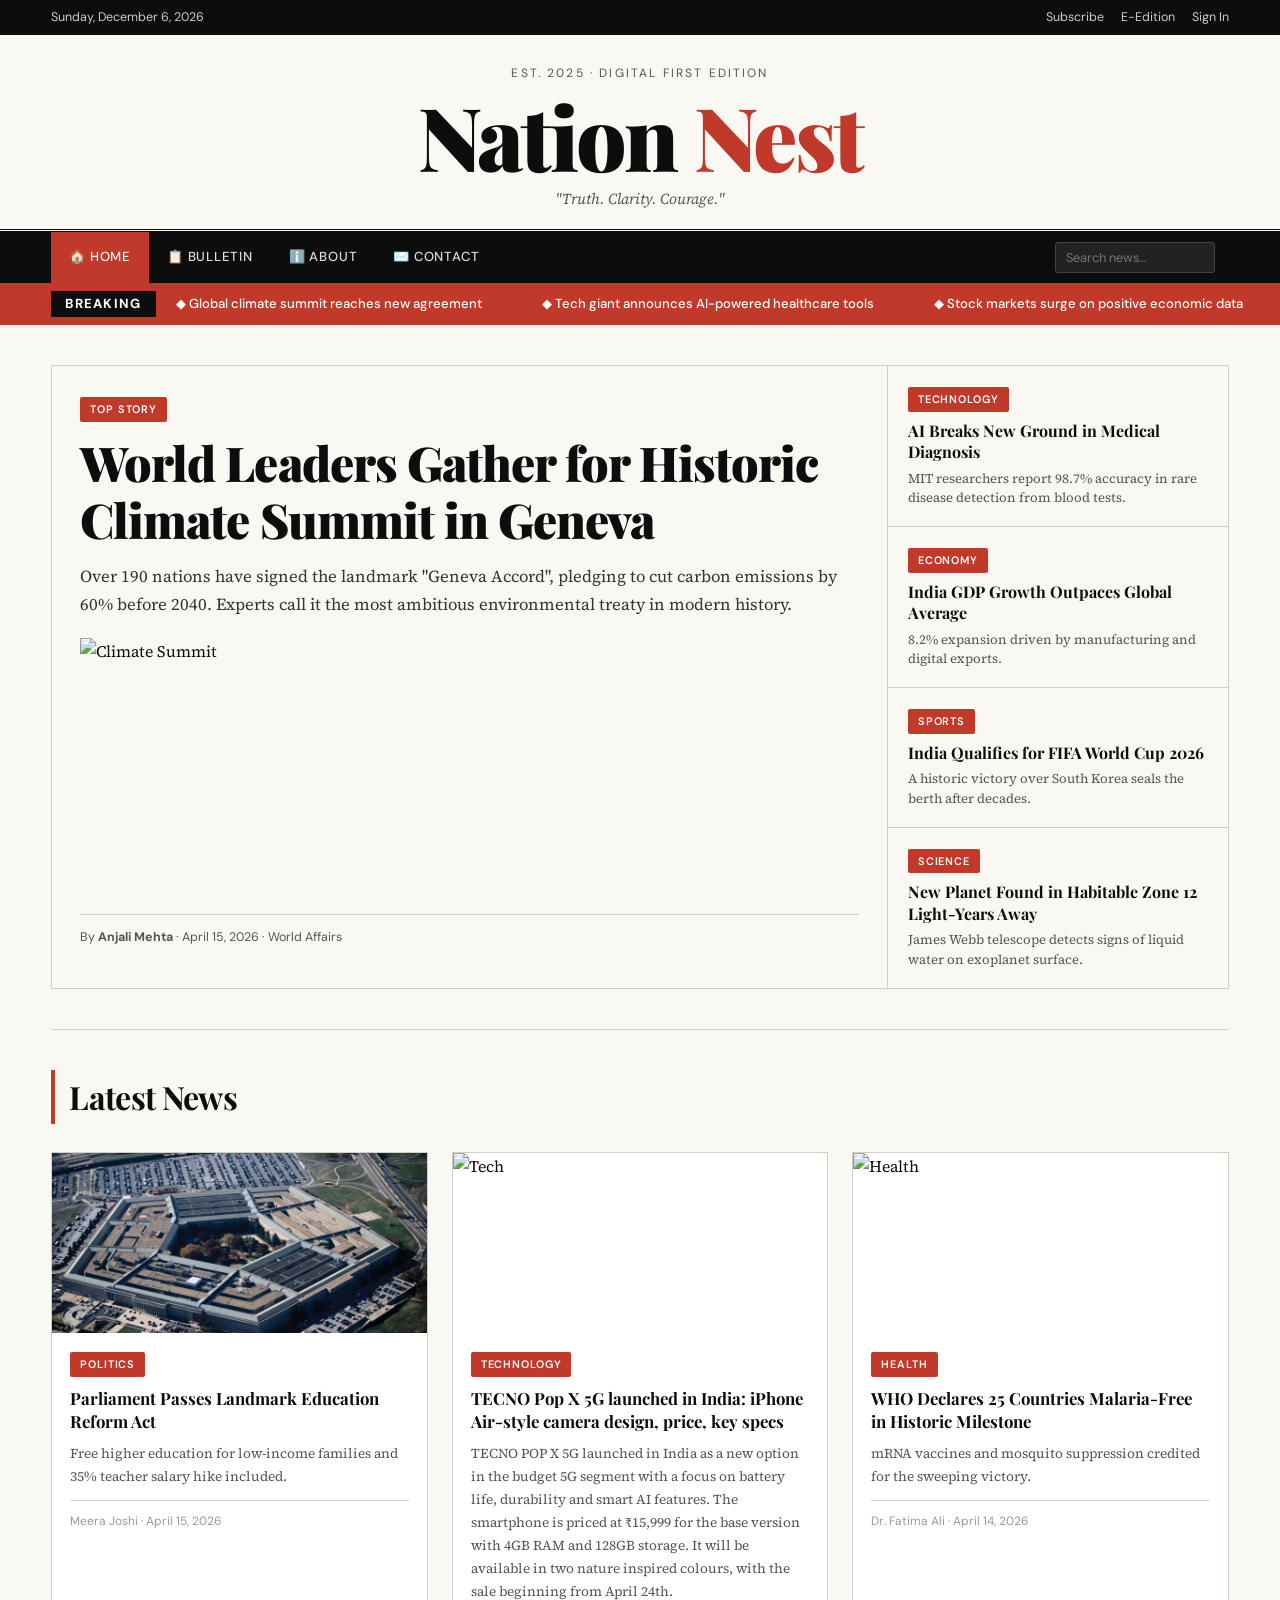
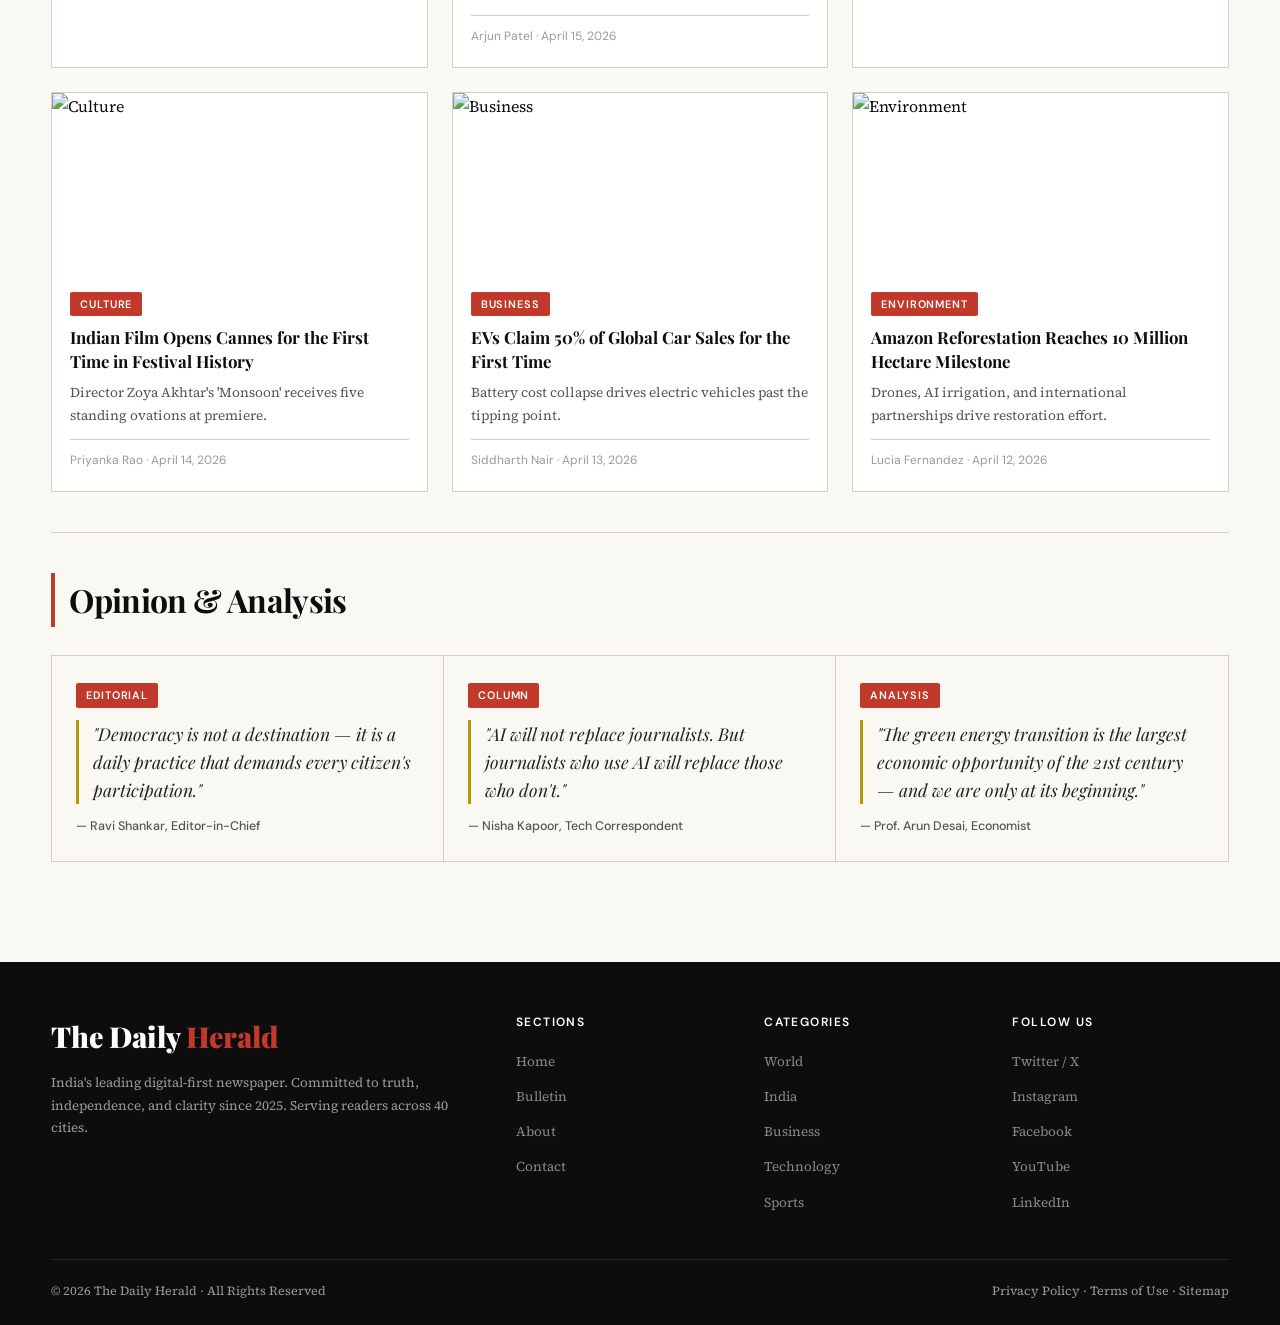
==== index.html @ b9677c36 "Update index.html" ====
<!DOCTYPE html>
<html lang="en">
<head>
  <meta charset="UTF-8" />
  <meta name="viewport" content="width=device-width, initial-scale=1.0"/>
  <title>The Nation Nest E-Newspaper</title>
  <link href="https://fonts.googleapis.com/css2?family=Playfair+Display:ital,wght@0,400;0,700;0,900;1,400&family=Source+Serif+4:wght@300;400;600&family=DM+Sans:wght@400;500;600&display=swap" rel="stylesheet"/>
  <link href="css/style.css" rel="stylesheet">
</head>
<body>

  <!-- =================== TOP BAR =================== -->
  <div id="topbar">
    <div class="container tb-inner">
      <span id="live-date">Loading date...</span>
      <span>
        <a href="#">Subscribe</a>
        <a href="#">E-Edition</a>
        <a href="#">Sign In</a>
      </span>
    </div>
  </div>

  <!-- =================== MASTHEAD =================== -->
  <header id="masthead">
    <div class="container">
      <div class="masthead-edition">Est. 2025 · Digital First Edition</div>
      <div class="masthead-name">Nation <span>Nest</span></div>
      <div class="masthead-tagline">"Truth. Clarity. Courage."</div>
    </div>
  </header>

  <!-- =================== NAV =================== -->
  <nav id="navbar">
    <div class="container nav-inner">
      <button class="ham" id="ham-btn" aria-label="Menu">
        <span></span><span></span><span></span>
      </button>
      <ul id="nav-menu">
        <li><a href="#" class="nav-link active" data-target="home">🏠 Home</a></li>
        <li><a href="#" class="nav-link" data-target="bulletin">📋 Bulletin</a></li>
        <li><a href="#" class="nav-link" data-target="about">ℹ️ About</a></li>
        <li><a href="#" class="nav-link" data-target="contact">✉️ Contact</a></li>
      </ul>
      <div class="nav-search">
        <input type="text" placeholder="Search news…" id="search-input"/>
      </div>
    </div>
  </nav>

  <!-- =================== TICKER =================== -->
  <div id="ticker">
    <div class="container ticker-inner">
      <span class="ticker-label">BREAKING</span>
      <div class="ticker-track" id="ticker-track">
        <!-- duplicated for seamless loop -->
        <span>Global climate summit reaches new agreement</span>
        <span>Tech giant announces AI-powered healthcare tools</span>
        <span>Stock markets surge on positive economic data</span>
        <span>Scientists discover new exoplanet in habitable zone</span>
        <span>National sports team qualifies for World Cup</span>
        <span>Parliament passes landmark education reform bill</span>
        <span>Global climate summit reaches new agreement</span>
        <span>Tech giant announces AI-powered healthcare tools</span>
        <span>Stock markets surge on positive economic data</span>
        <span>Scientists discover new exoplanet in habitable zone</span>
        <span>National sports team qualifies for World Cup</span>
        <span>Parliament passes landmark education reform bill</span>
      </div>
    </div>
  </div>

  <!-- =================== MAIN CONTENT =================== -->
  <main>

    <!-- ====== HOME PAGE ====== -->
    <section id="home" class="page-section active">
      <div class="container">

        <!-- Hero -->
        <div class="hero-grid fade-in">
          <div class="hero-main">
            <span class="tag">Top Story</span>
            <h1>World Leaders Gather for Historic Climate Summit in Geneva</h1>
            <p class="lead">
              Over 190 nations have signed the landmark "Geneva Accord", pledging to cut carbon emissions by 60% before 2040. Experts call it the most ambitious environmental treaty in modern history.
            </p>
            <img src="https://images.unsplash.com/photo-1504711434969-e33886168f5c?w=800&q=80" alt="Climate Summit" class="hero-image" style="margin-bottom:16px;">
            <div class="byline">By <strong>Anjali Mehta</strong> · April 15, 2026 · World Affairs</div>
          </div>
          <div class="hero-sidebar">
            <div class="hero-side-item" onclick="openModal('Technology', 'AI Breaks New Ground in Medical Diagnosis', 'Researchers at MIT have developed an AI system capable of detecting rare diseases from routine blood tests with 98.7% accuracy — far surpassing the current standard of care.', 'Dr. Priya Nair', 'April 15, 2026')">
              <span class="tag">Technology</span>
              <h3>AI Breaks New Ground in Medical Diagnosis</h3>
              <p>MIT researchers report 98.7% accuracy in rare disease detection from blood tests.</p>
            </div>
            <div class="hero-side-item" onclick="openModal('Economy', 'India GDP Growth Outpaces Global Average', 'India\'s economy expanded 8.2% in the last fiscal quarter, making it the fastest-growing major economy, driven by manufacturing and digital exports.', 'Rajesh Kumar', 'April 15, 2026')">
              <span class="tag">Economy</span>
              <h3>India GDP Growth Outpaces Global Average</h3>
              <p>8.2% expansion driven by manufacturing and digital exports.</p>
            </div>
            <div class="hero-side-item" onclick="openModal('Sports', 'India Qualifies for FIFA World Cup 2026', 'In a stunning comeback, the Indian national football team secured a World Cup berth with a 2-1 victory over South Korea, igniting celebrations across the country.', 'Vikas Sharma', 'April 14, 2026')">
              <span class="tag">Sports</span>
              <h3>India Qualifies for FIFA World Cup 2026</h3>
              <p>A historic victory over South Korea seals the berth after decades.</p>
            </div>
            <div class="hero-side-item" onclick="openModal('Science', 'New Planet Discovered in Habitable Zone', 'NASA\'s James Webb telescope has identified an Earth-like exoplanet just 12 light-years away, showing signs of liquid water on its surface.', 'Dr. Ananya Singh', 'April 13, 2026')">
              <span class="tag">Science</span>
              <h3>New Planet Found in Habitable Zone 12 Light-Years Away</h3>
              <p>James Webb telescope detects signs of liquid water on exoplanet surface.</p>
            </div>
          </div>
        </div>

        <hr class="divider"/>

        <!-- Latest News Grid -->
        <h2 class="section-title">Latest News</h2>
        <div class="news-grid fade-in">

          <div class="news-card" onclick="openModal('Politics', 'Parliament Passes Landmark Education Reform', 'The Education Reform Act 2026 introduces free higher education for students from low-income families, universal digital literacy programs, and teacher salary increases of 35%.', 'Meera Joshi', 'April 15, 2026')">
            <img src="assets/Pentagon.webp" alt="Politics"/>
            <div class="news-card-body">
              <span class="tag">Politics</span>
              <h3>Parliament Passes Landmark Education Reform Act</h3>
              <p>Free higher education for low-income families and 35% teacher salary hike included.</p>
              <div class="byline">Meera Joshi · April 15, 2026</div>
            </div>
          </div>

          <div class="news-card" onclick="openModal('Technology', 'TECNO Pop X 5G launched in India', 'The foldable smartphone market has exploded in 2026, with five major manufacturers launching sub-$500 devices. Analysts predict foldables will outsell traditional smartphones by 2028.', 'Chhaya', 'April 15, 2026')">
            <img src="assets/technopx.webp" alt="Tech"/>
            <div class="news-card-body">
              <span class="tag">Technology</span>
              <h3>TECNO Pop X 5G launched in India: iPhone Air-style camera design, price, key specs</h3>
              <p>TECNO POP X 5G launched in India as a new option in the budget 5G segment with a focus on battery life, durability and smart AI features. The smartphone is priced at ₹15,999 for the base version with 4GB RAM and 128GB storage.
                 It will be available in two nature inspired colours, with the sale beginning from April 24th.</p>
              <div class="byline">Arjun Patel · April 15, 2026</div>
            </div>
          </div>

          <div class="news-card" onclick="openModal('Health', 'WHO Declares Malaria Elimination Milestone', 'The World Health Organization has declared 25 countries malaria-free as of 2026, crediting widespread use of new mRNA-based vaccines and advanced mosquito-suppression technologies.', 'Dr. Fatima Ali', 'April 14, 2026')">
            <img src="https://images.unsplash.com/photo-1584362917165-526a968579e8?w=600&q=80" alt="Health"/>
            <div class="news-card-body">
              <span class="tag">Health</span>
              <h3>WHO Declares 25 Countries Malaria-Free in Historic Milestone</h3>
              <p>mRNA vaccines and mosquito suppression credited for the sweeping victory.</p>
              <div class="byline">Dr. Fatima Ali · April 14, 2026</div>
            </div>
          </div>

          <div class="news-card" onclick="openModal('Culture', 'Cannes Film Festival Opens with Indian Blockbuster', 'For the first time, an Indian film opens the Cannes Film Festival. Director Zoya Akhtar\'s \'Monsoon\' has already received five standing ovations and is tipped for the Palme d\'Or.', 'Priyanka Rao', 'April 14, 2026')">
            <img src="https://images.unsplash.com/photo-1478720568477-152d9b164e26?w=600&q=80" alt="Culture"/>
            <div class="news-card-body">
              <span class="tag">Culture</span>
              <h3>Indian Film Opens Cannes for the First Time in Festival History</h3>
              <p>Director Zoya Akhtar's 'Monsoon' receives five standing ovations at premiere.</p>
              <div class="byline">Priyanka Rao · April 14, 2026</div>
            </div>
          </div>

          <div class="news-card" onclick="openModal('Business', 'Electric Vehicle Sales Cross 50% Market Share', 'For the first time, electric vehicles account for more than half of all new car sales globally in Q1 2026. Battery prices have fallen 70% in five years, making EVs cheaper than petrol cars.', 'Siddharth Nair', 'April 13, 2026')">
            <img src="https://images.unsplash.com/photo-1593941707882-a5bba14938c7?w=600&q=80" alt="Business"/>
            <div class="news-card-body">
              <span class="tag">Business</span>
              <h3>EVs Claim 50% of Global Car Sales for the First Time</h3>
              <p>Battery cost collapse drives electric vehicles past the tipping point.</p>
              <div class="byline">Siddharth Nair · April 13, 2026</div>
            </div>
          </div>

          <div class="news-card" onclick="openModal('Environment', 'Amazon Reforestation Hits 10 Million Hectares', 'A coalition of NGOs, governments and tech companies has successfully replanted over 10 million hectares of Amazon rainforest using drone-seeding and AI-guided irrigation systems.', 'Lucia Fernandez', 'April 12, 2026')">
            <img src="https://images.unsplash.com/photo-1500534314209-a25ddb2bd429?w=600&q=80" alt="Environment"/>
            <div class="news-card-body">
              <span class="tag">Environment</span>
              <h3>Amazon Reforestation Reaches 10 Million Hectare Milestone</h3>
              <p>Drones, AI irrigation, and international partnerships drive restoration effort.</p>
              <div class="byline">Lucia Fernandez · April 12, 2026</div>
            </div>
          </div>

        </div>

        <hr class="divider"/>

        <!-- Opinion Section -->
        <h2 class="section-title">Opinion & Analysis</h2>
        <div class="opinion-row fade-in">
          <div class="opinion-col">
            <span class="tag">Editorial</span>
            <blockquote>"Democracy is not a destination — it is a daily practice that demands every citizen's participation."</blockquote>
            <div class="opinion-author">— Ravi Shankar, Editor-in-Chief</div>
          </div>
          <div class="opinion-col">
            <span class="tag">Column</span>
            <blockquote>"AI will not replace journalists. But journalists who use AI will replace those who don't."</blockquote>
            <div class="opinion-author">— Nisha Kapoor, Tech Correspondent</div>
          </div>
          <div class="opinion-col">
            <span class="tag">Analysis</span>
            <blockquote>"The green energy transition is the largest economic opportunity of the 21st century — and we are only at its beginning."</blockquote>
            <div class="opinion-author">— Prof. Arun Desai, Economist</div>
          </div>
        </div>

      </div>
    </section>

    <!-- ====== BULLETIN PAGE ====== -->
    <section id="bulletin" class="page-section">
      <div class="container">
        <h2 class="section-title">📋 Daily Bulletin</h2>
        <p style="color:var(--mid-gray);margin-bottom:30px;font-size:0.95rem;">Today's curated roundup of the most important stories across all categories.</p>

        <div class="bulletin-layout fade-in">

          <!-- Feed -->
          <div class="bulletin-feed">

            <div class="bulletin-item" onclick="openModal('Top Story', 'Geneva Accord Signed by 190 Nations', 'World leaders have signed the most ambitious climate treaty to date. The Geneva Accord requires all signatory nations to achieve net-zero emissions no later than 2045, with interim targets checked every five years by an independent UN body.', 'Anjali Mehta', 'April 15, 2026')">
              <div class="bulletin-item-num">01</div>
              <div class="bulletin-item-body">
                <span class="tag">World</span>
                <h3>Geneva Accord Signed by 190 Nations — The Road to Net Zero</h3>
                <p>The most ambitious climate treaty in history sets binding 2045 net-zero targets with independent UN oversight.</p>
                <div class="meta">Anjali Mehta · April 15, 2026 · 3 min read</div>
              </div>
            </div>

            <div class="bulletin-item" onclick="openModal('India', 'Lucknow Metro Phase 3 Inaugurated', 'The third phase of the Lucknow Metro extends the network to 50 new stations, connecting the outer suburbs to the city centre and reducing average commute time by 40 minutes.', 'Amar Singh', 'April 15, 2026')">
              <div class="bulletin-item-num">02</div>
              <div class="bulletin-item-body">
                <span class="tag">India</span>
                <h3>Lucknow Metro Phase 3 Inaugurated — 50 New Stations Added</h3>
                <p>The expanded network cuts commute times and connects outer suburbs, serving an estimated 8 lakh daily passengers.</p>
                <div class="meta">Amar Singh · April 15, 2026 · 2 min read</div>
              </div>
            </div>

            <div class="bulletin-item" onclick="openModal('Economy', 'RBI Cuts Repo Rate to 5.5%', 'The Reserve Bank of India has cut the repo rate by 25 basis points to 5.5%, aiming to boost consumer spending and infrastructure investment ahead of the Union Budget review.', 'Kavita Iyer', 'April 15, 2026')">
              <div class="bulletin-item-num">03</div>
              <div class="bulletin-item-body">
                <span class="tag">Economy</span>
                <h3>RBI Cuts Repo Rate to 5.5% to Stimulate Growth</h3>
                <p>A 25 bps cut is expected to lower home loan rates and encourage infrastructure spending across key sectors.</p>
                <div class="meta">Kavita Iyer · April 15, 2026 · 2 min read</div>
              </div>
            </div>

            <div class="bulletin-item" onclick="openModal('Sports', 'IPL 2026: Mumbai Indians vs. CSK Tonight', 'The marquee clash of IPL 2026 begins at 7:30 PM today. Mumbai Indians lead the points table while CSK are unbeaten in their last six matches — analysts call it the tie of the season.', 'Rohit Desai', 'April 15, 2026')">
              <div class="bulletin-item-num">04</div>
              <div class="bulletin-item-body">
                <span class="tag">Sports</span>
                <h3>IPL 2026: MI vs. CSK Showdown Tonight — Preview & Predictions</h3>
                <p>A match that will define the top of the table. CSK are unbeaten in six; MI are the form team. Kick-off 7:30 PM.</p>
                <div class="meta">Rohit Desai · April 15, 2026 · 4 min read</div>
              </div>
            </div>

            <div class="bulletin-item" onclick="openModal('Education', 'CBSE Class 12 Results Announced', 'CBSE has released Class 12 results for 2026. The overall pass percentage stands at 91.4%, the highest in five years, with girls outperforming boys for the eighth consecutive year.', 'Sunita Rao', 'April 15, 2026')">
              <div class="bulletin-item-num">05</div>
              <div class="bulletin-item-body">
                <span class="tag">Education</span>
                <h3>CBSE Class 12 Results: 91.4% Pass Rate — Highest in Five Years</h3>
                <p>Girls outperform boys for the eighth consecutive year. Results available on cbse.gov.in from today morning.</p>
                <div class="meta">Sunita Rao · April 15, 2026 · 2 min read</div>
              </div>
            </div>

            <div class="bulletin-item" onclick="openModal('Technology', 'ISRO Launches Chandrayaan-4 Successfully', 'ISRO\'s Chandrayaan-4 lifted off from Sriharikota at 09:45 AM. The mission aims to return lunar soil samples to Earth, a first for India, and is expected to reach lunar orbit in 28 days.', 'Dr. Vikram Nair', 'April 14, 2026')">
              <div class="bulletin-item-num">06</div>
              <div class="bulletin-item-body">
                <span class="tag">Technology</span>
                <h3>ISRO's Chandrayaan-4 Lifts Off Successfully — Sample Return Mission</h3>
                <p>India's most ambitious lunar mission is underway. Lunar orbit insertion expected in 28 days; soil samples return in 180 days.</p>
                <div class="meta">Dr. Vikram Nair · April 14, 2026 · 5 min read</div>
              </div>
            </div>

          </div>

          <!-- Sidebar -->
          <div class="bulletin-sidebar">

            <!-- Weather -->
            <div class="sidebar-box">
              <div class="sidebar-box-title">🌤 Today's Weather</div>
              <div class="sidebar-box-body">
                <div class="weather-widget">
                  <div class="weather-icon">🌤️</div>
                  <div class="weather-info">
                    <div class="city">Lucknow, UP</div>
                    <div class="temp">34°C · Partly Cloudy · Humidity 62%</div>
                  </div>
                </div>
              </div>
            </div>

            <!-- Trending -->
            <div class="sidebar-box">
              <div class="sidebar-box-title">🔥 Trending Now</div>
              <div class="sidebar-box-body">
                <div class="sidebar-news-item" onclick="openModal('Trending', 'Viral Video: Street Dog Saves Child in Jaipur', 'A street dog in Jaipur alerted passersby to a toddler who had wandered near a busy road, preventing a potential accident. The video has been viewed 40 million times across social platforms.', 'Staff Reporter', 'April 15, 2026')">
                  <h4>Viral: Street Dog Saves Child in Jaipur — 40M Views</h4>
                  <span>April 15, 2026</span>
                </div>
                <div class="sidebar-news-item" onclick="openModal('Entertainment', 'Bollywood Star Alia Bhatt Wins National Film Award', 'Alia Bhatt has been awarded the National Film Award for Best Actress for her performance in the critically acclaimed drama \'Antar\'. This is her second National Award.', 'Entertainment Desk', 'April 15, 2026')">
                  <h4>Alia Bhatt Wins National Film Award for Best Actress</h4>
                  <span>April 15, 2026</span>
                </div>
                <div class="sidebar-news-item" onclick="openModal('Science', 'New Cancer Vaccine Shows 90% Efficacy in Trials', 'A personalized mRNA cancer vaccine developed jointly by BioNTech and AIIMS has shown 90% efficacy in Phase 3 trials targeting pancreatic and lung cancers.', 'Health Desk', 'April 14, 2026')">
                  <h4>New Cancer Vaccine Shows 90% Efficacy in Phase 3 Trials</h4>
                  <span>April 14, 2026</span>
                </div>
                <div class="sidebar-news-item" onclick="openModal('Business', 'Mukesh Ambani Announces 1 Lakh New Jobs', 'Reliance Industries Chairman Mukesh Ambani has announced plans to hire 1 lakh employees over the next two years across Jio, Retail, and its new Green Energy division.', 'Business Desk', 'April 13, 2026')">
                  <h4>Reliance to Hire 1 Lakh Employees in Green Energy Push</h4>
                  <span>April 13, 2026</span>
                </div>
              </div>
            </div>

            <!-- Quick Numbers -->
            <div class="sidebar-box">
              <div class="sidebar-box-title">📊 Today's Numbers</div>
              <div class="sidebar-box-body" style="font-family:var(--font-ui);font-size:0.83rem;">
                <div style="display:flex;justify-content:space-between;padding:8px 0;border-bottom:1px solid var(--border)"><span>SENSEX</span><strong style="color:green">▲ 78,420</strong></div>
                <div style="display:flex;justify-content:space-between;padding:8px 0;border-bottom:1px solid var(--border)"><span>NIFTY 50</span><strong style="color:green">▲ 23,714</strong></div>
                <div style="display:flex;justify-content:space-between;padding:8px 0;border-bottom:1px solid var(--border)"><span>USD / INR</span><strong>₹ 83.42</strong></div>
                <div style="display:flex;justify-content:space-between;padding:8px 0;border-bottom:1px solid var(--border)"><span>Gold / 10g</span><strong>₹ 73,210</strong></div>
                <div style="display:flex;justify-content:space-between;padding:8px 0"><span>Crude Oil</span><strong style="color:red">▼ $81.30</strong></div>
              </div>
            </div>

          </div>
        </div>
      </div>
    </section>

    <!-- ====== ABOUT PAGE ====== -->
    <section id="about" class="page-section">
      <div class="container">
        <div class="about-hero fade-in">
          <h2>India's <em>Most Trusted</em><br/>Digital Newspaper</h2>
          <p>The Daily Herald delivers bold, independent journalism to millions of readers across India and the world. Founded in 2025 as a digital-first publication, we believe truth belongs to everyone.</p>
        </div>
        <h2 class="section-title">Why The Daily Herald?</h2>
        <div class="about-grid fade-in">
          <div class="about-card">
            <div class="icon">📰</div>
            <h3>Independent Reporting</h3>
            <p>We are independently owned and editorially free. No corporate or political pressure shapes our coverage.</p>
          </div>
          <div class="about-card">
            <div class="icon">🌏</div>
            <h3>Global Coverage</h3>
            <p>From Lucknow to London, our correspondents are on the ground covering stories that matter to you.</p>
          </div>
          <div class="about-card">
            <div class="icon">⚡</div>
            <h3>Real-Time Updates</h3>
            <p>Breaking news the moment it happens, with verified facts before we publish — speed without sacrificing accuracy.</p>
          </div>
          <div class="about-card">
            <div class="icon">🔒</div>
            <h3>Reader Privacy</h3>
            <p>We collect only what is necessary and never sell your data. Your trust is our most valuable asset.</p>
          </div>
          <div class="about-card">
            <div class="icon">📱</div>
            <h3>Mobile Friendly</h3>
            <p>Perfectly optimized for every screen — phone, tablet, or desktop — so you never miss a story.</p>
          </div>
          <div class="about-card">
            <div class="icon">🎓</div>
            <h3>Student Project</h3>
            <p>Built as a final-year academic project, this site demonstrates modern web development and digital journalism best practices.</p>
          </div>
        </div>
      </div>
    </section>

    <!-- ====== CONTACT PAGE ====== -->
    <section id="contact" class="page-section">
      <div class="container">
        <h2 class="section-title">Get In Touch</h2>
        <div class="contact-layout fade-in">

          <div class="contact-info">
            <h2>We'd Love to Hear From You</h2>
            <p>Have a tip, a story idea, feedback, or just want to say hello? Reach out to our team using any of the channels below or fill in the form.</p>
            <div class="contact-detail">
              <span class="ci">📍</span>
              <div><strong>Address</strong>The Daily Herald, Press House, Hazratganj, Lucknow — 226001, Uttar Pradesh, India</div>
            </div>
            <div class="contact-detail">
              <span class="ci">📞</span>
              <div><strong>Phone</strong>+91 522 000 0000</div>
            </div>
            <div class="contact-detail">
              <span class="ci">✉️</span>
              <div><strong>Email</strong>editor@thedailyherald.in</div>
            </div>
            <div class="contact-detail">
              <span class="ci">🕐</span>
              <div><strong>Office Hours</strong>Mon – Sat: 9 AM – 6 PM IST</div>
            </div>
          </div>

          <div class="contact-form">
            <div class="form-group">
              <label>Your Name</label>
              <input type="text" placeholder="e.g. Priya Sharma"/>
            </div>
            <div class="form-group">
              <label>Email Address</label>
              <input type="email" placeholder="you@example.com"/>
            </div>
            <div class="form-group">
              <label>Subject</label>
              <select>
                <option>General Enquiry</option>
                <option>News Tip</option>
                <option>Advertise With Us</option>
                <option>Press Release</option>
                <option>Feedback</option>
              </select>
            </div>
            <div class="form-group">
              <label>Message</label>
              <textarea placeholder="Write your message here…"></textarea>
            </div>
            <button class="btn" onclick="alert('Thank you! Your message has been sent.')">Send Message</button>
          </div>

        </div>
      </div>
    </section>

  </main>

  <!-- =================== FOOTER =================== -->
  <footer id="footer">
    <div class="container">
      <div class="footer-grid">
        <div class="footer-brand">
          <div class="name">The Daily <span>Herald</span></div>
          <p>India's leading digital-first newspaper. Committed to truth, independence, and clarity since 2025. Serving readers across 40 cities.</p>
        </div>
        <div class="footer-col">
          <h4>Sections</h4>
          <ul>
            <li><a href="#" onclick="navigate('home')">Home</a></li>
            <li><a href="#" onclick="navigate('bulletin')">Bulletin</a></li>
            <li><a href="#" onclick="navigate('about')">About</a></li>
            <li><a href="#" onclick="navigate('contact')">Contact</a></li>
          </ul>
        </div>
        <div class="footer-col">
          <h4>Categories</h4>
          <ul>
            <li><a href="#">World</a></li>
            <li><a href="#">India</a></li>
            <li><a href="#">Business</a></li>
            <li><a href="#">Technology</a></li>
            <li><a href="#">Sports</a></li>
          </ul>
        </div>
        <div class="footer-col">
          <h4>Follow Us</h4>
          <ul>
            <li><a href="#">Twitter / X</a></li>
            <li><a href="#">Instagram</a></li>
            <li><a href="#">Facebook</a></li>
            <li><a href="#">YouTube</a></li>
            <li><a href="#">LinkedIn</a></li>
          </ul>
        </div>
      </div>
      <div class="footer-bottom">
        <span>© 2026 The Daily Herald · All Rights Reserved</span>
        <span>Privacy Policy · Terms of Use · Sitemap</span>
      </div>
    </div>
  </footer>

  <!-- =================== ARTICLE MODAL =================== -->
  <div id="modal-overlay" onclick="closeModalOutside(event)">
    <div class="modal-box">
      <button class="modal-close" onclick="closeModal()">✕</button>
      <div class="modal-header">
        <span class="tag" id="modal-tag">Tag</span>
        <h2 id="modal-title">Title</h2>
        <div class="byline" id="modal-byline">Author · Date</div>
      </div>
      <div class="modal-body" id="modal-body">
        <p>Content here.</p>
      </div>
    </div>
  </div>

  <!-- =================== JAVASCRIPT =================== -->
  <script>

    // ── Live Date ──────────────────────────────────────────
    const months = ["January","February","March","April","May","June","July","August","September","October","November","December"];
    const days   = ["Sunday","Monday","Tuesday","Wednesday","Thursday","Friday","Saturday"];
    const now    = new Date();
    document.getElementById('live-date').textContent =
      days[now.getDay()] + ', ' + months[now.getMonth()] + ' ' + now.getDate() + ', ' + now.getFullYear();

    // ── Navigation ─────────────────────────────────────────
    function navigate(target) {
      // Hide all sections
      document.querySelectorAll('.page-section').forEach(s => s.classList.remove('active'));
      // Show target
      const el = document.getElementById(target);
      if (el) { el.classList.add('active'); }
      // Update nav links
      document.querySelectorAll('.nav-link').forEach(a => {
        a.classList.toggle('active', a.dataset.target === target);
      });
      // Scroll to top
      window.scrollTo({ top: 0, behavior: 'smooth' });
      // Close mobile menu
      document.getElementById('nav-menu').classList.remove('open');
    }

    // Nav link click listeners
    document.querySelectorAll('.nav-link').forEach(link => {
      link.addEventListener('click', function(e) {
        e.preventDefault();
        navigate(this.dataset.target);
      });
    });

    // Footer links
    function navigate(target) {
      document.querySelectorAll('.page-section').forEach(s => s.classList.remove('active'));
      const el = document.getElementById(target);
      if (el) el.classList.add('active');
      document.querySelectorAll('.nav-link').forEach(a => {
        a.classList.toggle('active', a.dataset.target === target);
      });
      window.scrollTo({ top: 0, behavior: 'smooth' });
    }

    // ── Mobile Hamburger ───────────────────────────────────
    document.getElementById('ham-btn').addEventListener('click', function() {
      document.getElementById('nav-menu').classList.toggle('open');
    });

    // ── Article Modal ──────────────────────────────────────
    function openModal(tag, title, body, author, date) {
      document.getElementById('modal-tag').textContent    = tag;
      document.getElementById('modal-title').textContent  = title;
      document.getElementById('modal-byline').innerHTML   = 'By <strong>' + author + '</strong> &middot; ' + date;
      document.getElementById('modal-body').innerHTML     = '<p>' + body + '</p>'
        + '<p style="color:var(--mid-gray);font-size:0.85rem;font-style:italic;margin-top:20px;">This is a sample article for demonstration purposes. In a real deployment, the full article content would be fetched from a database or CMS.</p>';
      document.getElementById('modal-overlay').classList.add('open');
      document.body.style.overflow = 'hidden';
    }

    function closeModal() {
      document.getElementById('modal-overlay').classList.remove('open');
      document.body.style.overflow = '';
    }

    function closeModalOutside(e) {
      if (e.target === document.getElementById('modal-overlay')) closeModal();
    }

    // Keyboard close
    document.addEventListener('keydown', function(e) {
      if (e.key === 'Escape') closeModal();
    });

    // ── Simple Search ──────────────────────────────────────
    document.getElementById('search-input').addEventListener('keydown', function(e) {
      if (e.key === 'Enter' && this.value.trim()) {
        alert('Searching for: "' + this.value.trim() + '"\n\n(Connect a search backend to enable live results.)');
        this.value = '';
      }
    });

  </script>
</body>
</html>
---- css/style.css ----
/* ===========================
       CSS VARIABLES (Easy to Edit)
    =========================== */
    :root {
      --black:       #0d0d0d;
      --white:       #faf8f3;
      --accent:      #c0392b;       /* Red accent – change this to your color */
      --gold:        #b8960c;
      --mid-gray:    #555;
      --light-gray:  #e8e4dc;
      --card-bg:     #ffffff;
      --border:      #d4cfc4;
      --font-head:   'Playfair Display', serif;
      --font-body:   'Source Serif 4', serif;
      --font-ui:     'DM Sans', sans-serif;
    }

    /* ===========================
       RESET & BASE
    =========================== */
    *, *::before, *::after { box-sizing: border-box; margin: 0; padding: 0; }
    html { scroll-behavior: smooth; }
    body {
      background: var(--white);
      color: var(--black);
      font-family: var(--font-body);
      font-size: 16px;
      line-height: 1.7;
    }
    img { max-width: 100%; height: auto; display: block; }
    a  { text-decoration: none; color: inherit; }

    /* ===========================
       UTILITY
    =========================== */
    .container { width: 92%; max-width: 1200px; margin: 0 auto; }
    .section-title {
      font-family: var(--font-head);
      font-size: clamp(1.4rem, 3vw, 2rem);
      font-weight: 700;
      letter-spacing: -0.02em;
      border-left: 4px solid var(--accent);
      padding-left: 14px;
      margin-bottom: 28px;
    }
    .tag {
      display: inline-block;
      background: var(--accent);
      color: #fff;
      font-family: var(--font-ui);
      font-size: 0.68rem;
      font-weight: 600;
      text-transform: uppercase;
      letter-spacing: 0.08em;
      padding: 3px 10px;
      border-radius: 2px;
    }
    .divider { border: none; border-top: 1px solid var(--border); margin: 40px 0; }

    /* ===========================
       TOP BAR
    =========================== */
    #topbar {
      background: var(--black);
      color: #ccc;
      font-family: var(--font-ui);
      font-size: 0.78rem;
      padding: 7px 0;
    }
    #topbar .tb-inner {
      display: flex;
      justify-content: space-between;
      align-items: center;
      flex-wrap: wrap;
      gap: 6px;
    }
    #topbar a { color: #ccc; margin-left: 14px; }
    #topbar a:hover { color: var(--accent); }

    /* ===========================
       HEADER / MASTHEAD
    =========================== */
    #masthead {
      padding: 28px 0 18px;
      text-align: center;
      border-bottom: 3px double var(--black);
    }
    .masthead-edition {
      font-family: var(--font-ui);
      font-size: 0.75rem;
      letter-spacing: 0.18em;
      text-transform: uppercase;
      color: var(--mid-gray);
      margin-bottom: 8px;
    }
    .masthead-name {
      font-family: var(--font-head);
      font-size: clamp(2.8rem, 8vw, 5.5rem);
      font-weight: 900;
      line-height: 1;
      letter-spacing: -0.03em;
    }
    .masthead-name span { color: var(--accent); }
    .masthead-tagline {
      font-family: var(--font-body);
      font-style: italic;
      font-size: 0.95rem;
      color: var(--mid-gray);
      margin-top: 6px;
    }

    /* ===========================
       NAV
    =========================== */
    #navbar {
      background: var(--black);
      position: sticky;
      top: 0;
      z-index: 1000;
    }
    #navbar .nav-inner {
      display: flex;
      align-items: center;
      justify-content: space-between;
    }
    #navbar ul {
      list-style: none;
      display: flex;
      flex-wrap: wrap;
    }
    #navbar ul li a {
      display: block;
      color: #e0ddd6;
      font-family: var(--font-ui);
      font-size: 0.82rem;
      font-weight: 500;
      letter-spacing: 0.06em;
      text-transform: uppercase;
      padding: 14px 18px;
      transition: background 0.2s, color 0.2s;
    }
    #navbar ul li a:hover,
    #navbar ul li a.active { background: var(--accent); color: #fff; }

    /* Hamburger */
    .ham { display: none; background: none; border: none; cursor: pointer; padding: 14px 18px; }
    .ham span {
      display: block; width: 24px; height: 2px;
      background: #fff; margin: 5px 0; transition: 0.3s;
    }
    .nav-search {
      padding: 8px 14px;
    }
    .nav-search input {
      background: #222;
      border: 1px solid #444;
      border-radius: 3px;
      color: #eee;
      font-family: var(--font-ui);
      font-size: 0.8rem;
      padding: 6px 10px;
      width: 160px;
      outline: none;
      transition: border 0.2s;
    }
    .nav-search input:focus { border-color: var(--accent); }

    /* ===========================
       TICKER / BULLETIN STRIP
    =========================== */
    #ticker {
      background: var(--accent);
      color: #fff;
      font-family: var(--font-ui);
      font-size: 0.82rem;
      font-weight: 500;
      padding: 8px 0;
      overflow: hidden;
    }
    .ticker-inner { display: flex; align-items: center; gap: 0; }
    .ticker-label {
      background: var(--black);
      padding: 2px 14px;
      font-weight: 700;
      letter-spacing: 0.1em;
      text-transform: uppercase;
      flex-shrink: 0;
      margin-right: 20px;
    }
    .ticker-track {
      display: flex;
      animation: tickerScroll 30s linear infinite;
      white-space: nowrap;
    }
    .ticker-track span { margin-right: 60px; }
    .ticker-track span::before { content: "◆  "; }
    @keyframes tickerScroll {
      0%   { transform: translateX(0); }
      100% { transform: translateX(-50%); }
    }

    /* ===========================
       PAGE SECTIONS (shown/hidden by JS)
    =========================== */
    .page-section { display: none; }
    .page-section.active { display: block; }

    /* ===========================
       HOME – HERO GRID
    =========================== */
    #home { padding: 40px 0 60px; }

    /* Hero layout */
    .hero-grid {
      display: grid;
      grid-template-columns: 1fr 340px;
      grid-template-rows: auto auto;
      gap: 0;
      border: 1px solid var(--border);
    }
    .hero-main {
      border-right: 1px solid var(--border);
      padding: 28px;
    }
    .hero-main .tag { margin-bottom: 12px; }
    .hero-main h1 {
      font-family: var(--font-head);
      font-size: clamp(1.7rem, 4vw, 3rem);
      font-weight: 900;
      line-height: 1.2;
      letter-spacing: -0.02em;
      margin-bottom: 14px;
    }
    .hero-main p.lead {
      font-size: 1.05rem;
      color: #333;
      margin-bottom: 18px;
    }
    .hero-main .byline {
      font-family: var(--font-ui);
      font-size: 0.78rem;
      color: var(--mid-gray);
      border-top: 1px solid var(--border);
      padding-top: 12px;
    }
    .hero-image {
      width: 100%;
      height: 260px;
      object-fit: cover;
      display: block;
    }

    /* Sidebar of hero */
    .hero-sidebar { padding: 0; }
    .hero-side-item {
      padding: 18px 20px;
      border-bottom: 1px solid var(--border);
      cursor: pointer;
      transition: background 0.15s;
    }
    .hero-side-item:last-child { border-bottom: none; }
    .hero-side-item:hover { background: #f4f1ea; }
    .hero-side-item .tag { margin-bottom: 8px; }
    .hero-side-item h3 {
      font-family: var(--font-head);
      font-size: 1rem;
      font-weight: 700;
      line-height: 1.35;
      margin-bottom: 6px;
    }
    .hero-side-item p {
      font-size: 0.82rem;
      color: var(--mid-gray);
      line-height: 1.5;
    }

    /* ===========================
       NEWS CARDS GRID
    =========================== */
    .news-grid {
      display: grid;
      grid-template-columns: repeat(auto-fill, minmax(280px, 1fr));
      gap: 24px;
      margin-top: 10px;
    }
    .news-card {
      background: var(--card-bg);
      border: 1px solid var(--border);
      transition: box-shadow 0.2s, transform 0.2s;
      cursor: pointer;
    }
    .news-card:hover {
      box-shadow: 0 8px 28px rgba(0,0,0,0.1);
      transform: translateY(-3px);
    }
    .news-card img {
      width: 100%; height: 180px; object-fit: cover;
    }
    .news-card-body { padding: 16px 18px 20px; }
    .news-card-body .tag { margin-bottom: 10px; }
    .news-card-body h3 {
      font-family: var(--font-head);
      font-size: 1.05rem;
      font-weight: 700;
      line-height: 1.4;
      margin-bottom: 8px;
    }
    .news-card-body p {
      font-size: 0.85rem;
      color: var(--mid-gray);
      margin-bottom: 12px;
    }
    .news-card-body .byline {
      font-family: var(--font-ui);
      font-size: 0.75rem;
      color: #999;
      border-top: 1px solid var(--border);
      padding-top: 10px;
    }

    /* ===========================
       OPINION / FEATURED ROW
    =========================== */
    .opinion-row {
      display: grid;
      grid-template-columns: 1fr 1fr 1fr;
      gap: 0;
      border: 1px solid var(--border);
      margin-top: 10px;
    }
    .opinion-col {
      padding: 24px;
      border-right: 1px solid var(--border);
    }
    .opinion-col:last-child { border-right: none; }
    .opinion-col blockquote {
      font-family: var(--font-head);
      font-style: italic;
      font-size: 1.1rem;
      line-height: 1.6;
      color: #222;
      border-left: 3px solid var(--gold);
      padding-left: 14px;
      margin: 12px 0;
    }
    .opinion-author {
      font-family: var(--font-ui);
      font-size: 0.78rem;
      color: var(--mid-gray);
      font-weight: 500;
    }

    /* ===========================
       BULLETIN PAGE
    =========================== */
    #bulletin { padding: 40px 0 60px; }

    .bulletin-layout {
      display: grid;
      grid-template-columns: 1fr 300px;
      gap: 32px;
    }

    /* Bulletin feed */
    .bulletin-feed { }
    .bulletin-item {
      display: flex;
      gap: 16px;
      padding: 18px 0;
      border-bottom: 1px solid var(--border);
      cursor: pointer;
      transition: background 0.15s;
    }
    .bulletin-item:hover { background: #f7f4ee; padding-left: 8px; }
    .bulletin-item-num {
      font-family: var(--font-head);
      font-size: 2rem;
      font-weight: 900;
      color: var(--light-gray);
      min-width: 48px;
      line-height: 1;
    }
    .bulletin-item-body .tag { margin-bottom: 6px; }
    .bulletin-item-body h3 {
      font-family: var(--font-head);
      font-size: 1.15rem;
      font-weight: 700;
      line-height: 1.35;
      margin-bottom: 6px;
    }
    .bulletin-item-body p {
      font-size: 0.85rem;
      color: var(--mid-gray);
    }
    .bulletin-item-body .meta {
      font-family: var(--font-ui);
      font-size: 0.75rem;
      color: #aaa;
      margin-top: 6px;
    }

    /* Bulletin sidebar */
    .bulletin-sidebar {}
    .sidebar-box {
      border: 1px solid var(--border);
      margin-bottom: 24px;
    }
    .sidebar-box-title {
      background: var(--black);
      color: #fff;
      font-family: var(--font-ui);
      font-size: 0.78rem;
      font-weight: 600;
      letter-spacing: 0.12em;
      text-transform: uppercase;
      padding: 10px 16px;
    }
    .sidebar-box-body { padding: 14px 16px; }
    .sidebar-news-item {
      padding: 10px 0;
      border-bottom: 1px solid var(--border);
      font-size: 0.85rem;
      cursor: pointer;
    }
    .sidebar-news-item:last-child { border-bottom: none; }
    .sidebar-news-item h4 {
      font-family: var(--font-head);
      font-size: 0.9rem;
      font-weight: 700;
      margin-bottom: 4px;
      line-height: 1.4;
    }
    .sidebar-news-item span {
      font-family: var(--font-ui);
      font-size: 0.72rem;
      color: #aaa;
    }
    .sidebar-news-item:hover h4 { color: var(--accent); }

    /* Weather widget */
    .weather-widget {
      display: flex;
      align-items: center;
      gap: 12px;
    }
    .weather-icon { font-size: 2.5rem; }
    .weather-info .city {
      font-family: var(--font-head);
      font-size: 1rem;
      font-weight: 700;
    }
    .weather-info .temp {
      font-family: var(--font-ui);
      font-size: 0.85rem;
      color: var(--mid-gray);
    }

    /* ===========================
       ABOUT PAGE
    =========================== */
    #about { padding: 40px 0 60px; }
    .about-hero {
      background: var(--black);
      color: var(--white);
      padding: 60px 48px;
      margin-bottom: 40px;
      position: relative;
      overflow: hidden;
    }
    .about-hero::before {
      content: '"';
      position: absolute;
      right: 40px; top: -20px;
      font-family: var(--font-head);
      font-size: 18rem;
      opacity: 0.05;
      line-height: 1;
    }
    .about-hero h2 {
      font-family: var(--font-head);
      font-size: clamp(2rem, 5vw, 3.5rem);
      font-weight: 900;
      line-height: 1.15;
      margin-bottom: 16px;
    }
    .about-hero h2 em { color: var(--accent); font-style: normal; }
    .about-hero p {
      max-width: 640px;
      font-size: 1.05rem;
      opacity: 0.85;
    }
    .about-grid {
      display: grid;
      grid-template-columns: repeat(auto-fill, minmax(240px, 1fr));
      gap: 24px;
    }
    .about-card {
      border: 1px solid var(--border);
      padding: 24px;
    }
    .about-card .icon {
      font-size: 2rem;
      margin-bottom: 12px;
    }
    .about-card h3 {
      font-family: var(--font-head);
      font-size: 1.1rem;
      font-weight: 700;
      margin-bottom: 8px;
    }
    .about-card p {
      font-size: 0.85rem;
      color: var(--mid-gray);
    }

    /* ===========================
       CONTACT PAGE
    =========================== */
    #contact { padding: 40px 0 60px; }
    .contact-layout {
      display: grid;
      grid-template-columns: 1fr 1fr;
      gap: 40px;
    }
    .contact-info h2 {
      font-family: var(--font-head);
      font-size: 2rem;
      font-weight: 900;
      margin-bottom: 16px;
    }
    .contact-info p { color: var(--mid-gray); margin-bottom: 24px; }
    .contact-detail {
      display: flex;
      gap: 12px;
      margin-bottom: 16px;
      align-items: flex-start;
    }
    .contact-detail .ci { font-size: 1.3rem; }
    .contact-detail div { font-size: 0.9rem; }
    .contact-detail strong { font-family: var(--font-ui); font-size: 0.75rem; text-transform: uppercase; letter-spacing: 0.08em; color: var(--mid-gray); display: block; }

    /* Form */
    .contact-form {}
    .form-group { margin-bottom: 18px; }
    .form-group label {
      display: block;
      font-family: var(--font-ui);
      font-size: 0.78rem;
      font-weight: 600;
      letter-spacing: 0.06em;
      text-transform: uppercase;
      margin-bottom: 6px;
      color: #333;
    }
    .form-group input,
    .form-group textarea,
    .form-group select {
      width: 100%;
      border: 1px solid var(--border);
      background: #fff;
      font-family: var(--font-body);
      font-size: 0.9rem;
      padding: 10px 14px;
      outline: none;
      border-radius: 2px;
      transition: border 0.2s;
    }
    .form-group input:focus,
    .form-group textarea:focus,
    .form-group select:focus { border-color: var(--accent); }
    .form-group textarea { resize: vertical; min-height: 120px; }
    .btn {
      display: inline-block;
      background: var(--accent);
      color: #fff;
      font-family: var(--font-ui);
      font-size: 0.85rem;
      font-weight: 600;
      letter-spacing: 0.08em;
      text-transform: uppercase;
      padding: 12px 28px;
      border: none;
      cursor: pointer;
      transition: background 0.2s, transform 0.1s;
    }
    .btn:hover { background: #a93226; }
    .btn:active { transform: scale(0.98); }

    /* ===========================
       FOOTER
    =========================== */
    #footer {
      background: var(--black);
      color: #999;
      padding: 50px 0 24px;
      margin-top: 40px;
    }
    .footer-grid {
      display: grid;
      grid-template-columns: 2fr 1fr 1fr 1fr;
      gap: 32px;
      margin-bottom: 36px;
    }
    .footer-brand .name {
      font-family: var(--font-head);
      font-size: 1.8rem;
      font-weight: 900;
      color: #fff;
      margin-bottom: 10px;
    }
    .footer-brand .name span { color: var(--accent); }
    .footer-brand p { font-size: 0.83rem; line-height: 1.7; }
    .footer-col h4 {
      font-family: var(--font-ui);
      font-size: 0.75rem;
      font-weight: 600;
      letter-spacing: 0.12em;
      text-transform: uppercase;
      color: #fff;
      margin-bottom: 14px;
    }
    .footer-col ul { list-style: none; }
    .footer-col ul li { margin-bottom: 8px; }
    .footer-col ul li a {
      font-size: 0.84rem;
      color: #888;
      transition: color 0.2s;
    }
    .footer-col ul li a:hover { color: var(--accent); }
    .footer-bottom {
      border-top: 1px solid #222;
      padding-top: 20px;
      display: flex;
      justify-content: space-between;
      flex-wrap: wrap;
      gap: 10px;
      font-size: 0.78rem;
    }

    /* ===========================
       MODAL (Article Popup)
    =========================== */
    #modal-overlay {
      display: none;
      position: fixed; inset: 0;
      background: rgba(0,0,0,0.7);
      z-index: 2000;
      align-items: center;
      justify-content: center;
      padding: 20px;
    }
    #modal-overlay.open { display: flex; }
    .modal-box {
      background: var(--white);
      max-width: 680px;
      width: 100%;
      max-height: 85vh;
      overflow-y: auto;
      position: relative;
    }
    .modal-header { padding: 28px 28px 0; }
    .modal-header .tag { margin-bottom: 12px; }
    .modal-header h2 {
      font-family: var(--font-head);
      font-size: 1.8rem;
      font-weight: 900;
      line-height: 1.25;
      margin-bottom: 10px;
    }
    .modal-header .byline {
      font-family: var(--font-ui);
      font-size: 0.78rem;
      color: var(--mid-gray);
      padding-bottom: 18px;
      border-bottom: 1px solid var(--border);
    }
    .modal-body { padding: 22px 28px 28px; font-size: 0.95rem; line-height: 1.85; }
    .modal-body p { margin-bottom: 14px; }
    .modal-close {
      position: absolute; top: 14px; right: 16px;
      background: none; border: none; font-size: 1.5rem;
      cursor: pointer; color: #888; line-height: 1;
    }
    .modal-close:hover { color: var(--accent); }

    /* ===========================
       RESPONSIVE
    =========================== */
    @media (max-width: 900px) {
      .hero-grid { grid-template-columns: 1fr; }
      .hero-sidebar { border-top: 1px solid var(--border); }
      .opinion-row { grid-template-columns: 1fr; }
      .opinion-col { border-right: none; border-bottom: 1px solid var(--border); }
      .bulletin-layout { grid-template-columns: 1fr; }
      .contact-layout { grid-template-columns: 1fr; }
      .footer-grid { grid-template-columns: 1fr 1fr; }
    }
    @media (max-width: 620px) {
      .masthead-name { font-size: 2.5rem; }
      #navbar ul li a { padding: 12px 12px; font-size: 0.75rem; }
      .footer-grid { grid-template-columns: 1fr; }
      .about-hero { padding: 36px 24px; }
      .nav-search { display: none; }
      .ham { display: block; }
      #nav-menu { display: none; flex-direction: column; width: 100%; }
      #nav-menu.open { display: flex; }
      #nav-menu li a { border-bottom: 1px solid #222; }
    }

    /* Fade-in animation */
    .fade-in {
      animation: fadeIn 0.4s ease forwards;
    }
    @keyframes fadeIn {
      from { opacity: 0; transform: translateY(10px); }
      to   { opacity: 1; transform: translateY(0); }
    }
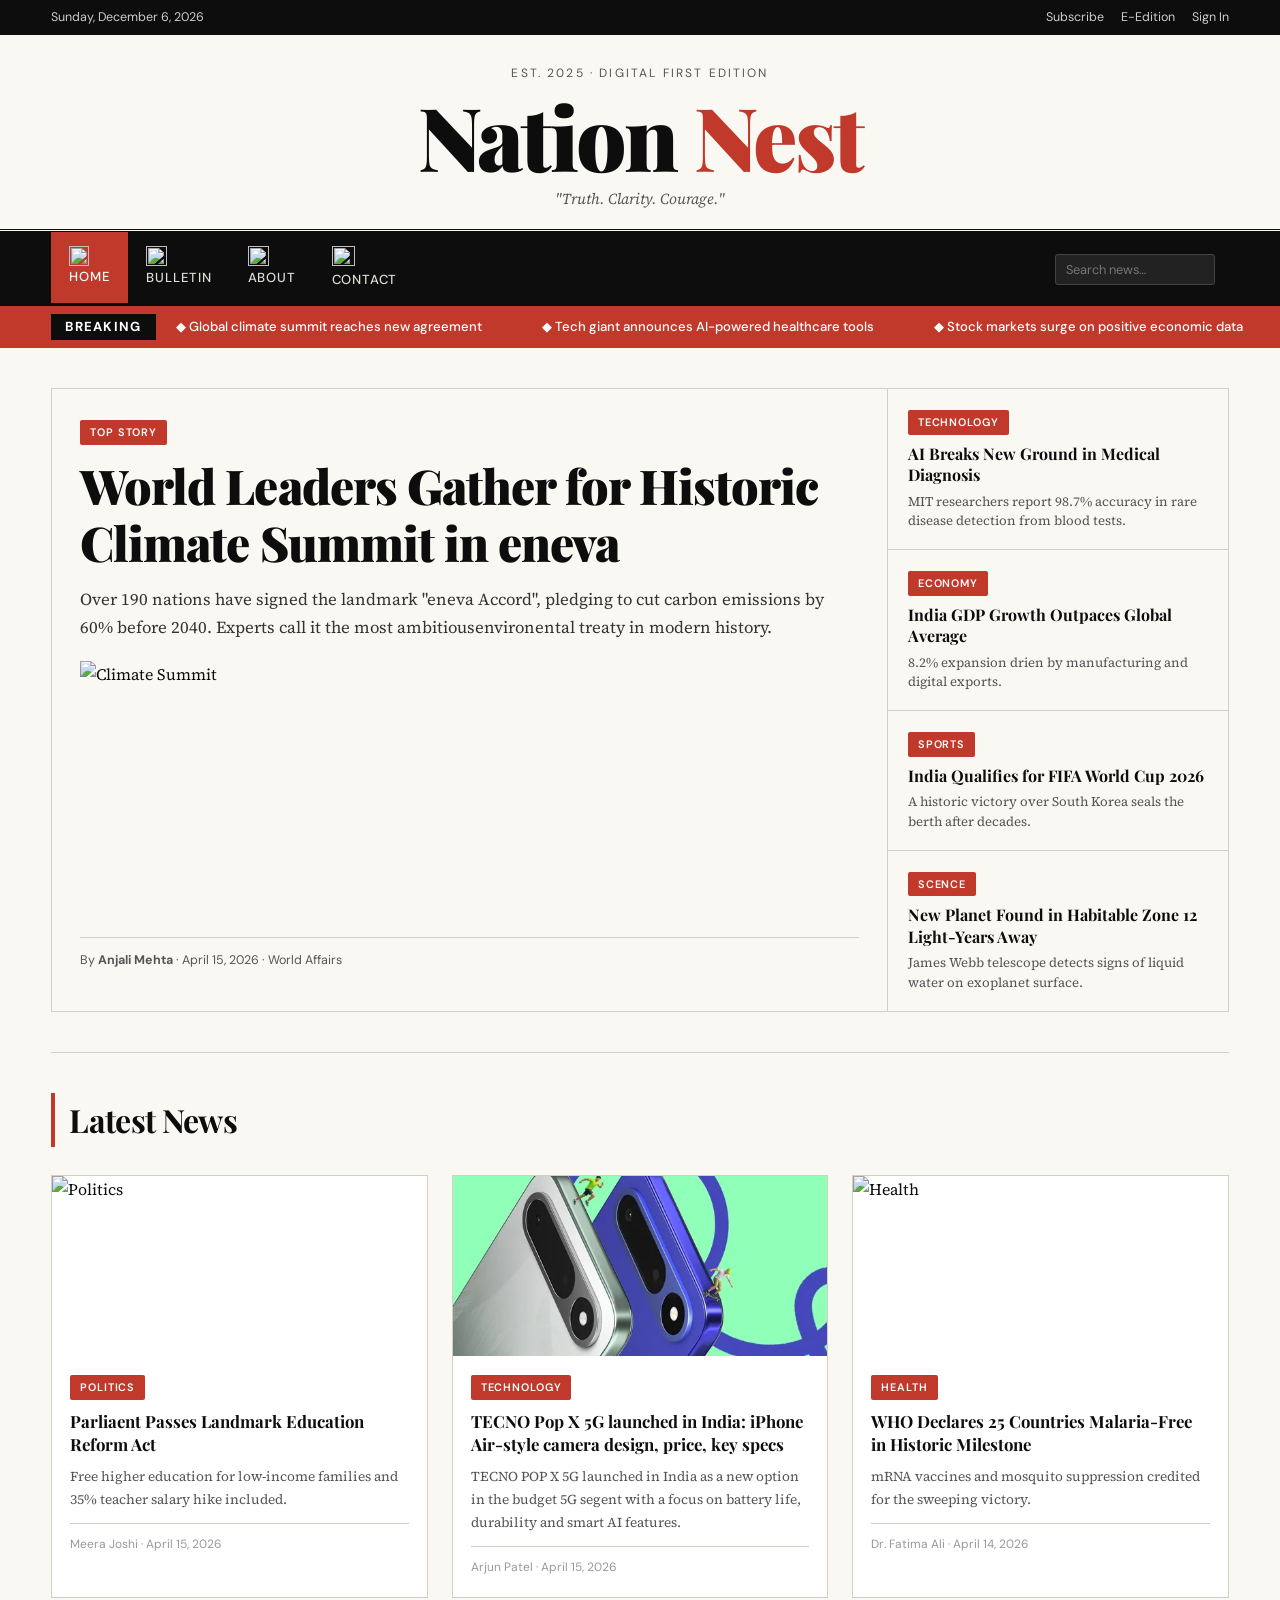
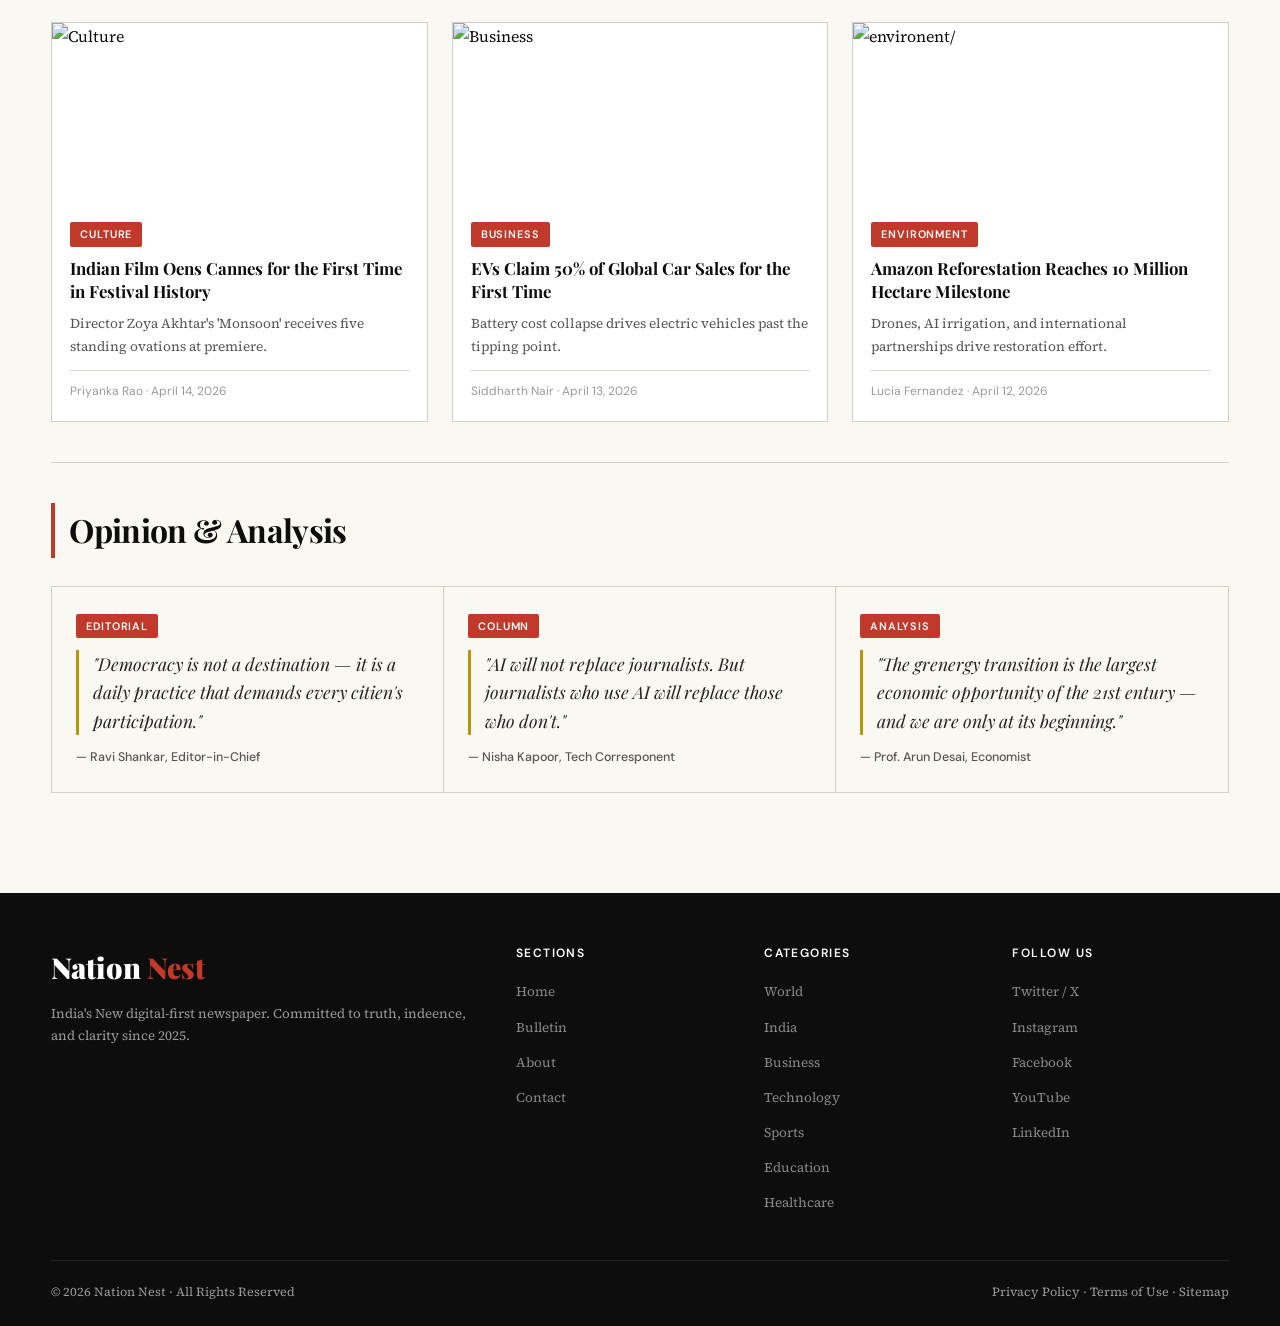
==== commit 12be54f2: "Update index.html" ====
--- a/index.html
+++ b/index.html
@@ -1,8 +1,8 @@
 <!DOCTYPE html>
-<html lang="en">
+<html lang=en">
 <head>
   <meta charset="UTF-8" />
-  <meta name="viewport" content="width=device-width, initial-scale=1.0"/>
+  <meta name="viewport" contentjustify-content="width=device-width, initial-scale=1.0"/>
   <title>The Nation Nest E-Newspaper</title>
   <link href="https://fonts.googleapis.com/css2?family=Playfair+Display:ital,wght@0,400;0,700;0,900;1,400&family=Source+Serif+4:wght@300;400;600&family=DM+Sans:wght@400;500;600&display=swap" rel="stylesheet"/>
   <link href="css/style.css" rel="stylesheet">
@@ -37,10 +37,10 @@
         <span></span><span></span><span></span>
       </button>
       <ul id="nav-menu">
-        <li><a href="#" class="nav-link active" data-target="home">🏠 Home</a></li>
-        <li><a href="#" class="nav-link" data-target="bulletin">📋 Bulletin</a></li>
-        <li><a href="#" class="nav-link" data-target="about">ℹ️ About</a></li>
-        <li><a href="#" class="nav-link" data-target="contact">✉️ Contact</a></li>
+        <li><a href="#" class="nav-link active" data-target="home"><img src="assets/home.png" width="20px" height="20px" >Home</a></li>
+        <li><a href="#" class="nav-link" data-target="bulletin"><img src="assets/bulletin.png" width="21px" height="21px">Bulletin</a></li>
+        <li><a href="#" class="nav-link" data-target="about"><img src="assets/icon.png" width="21px" height="21px"> About</a></li>
+        <li><a href="#" class="nav-link" data-target="contact"><img src="assets/email.png" width="23px" height="23px">Contact</a></li>
       </ul>
       <div class="nav-search">
         <input type="text" placeholder="Search news…" id="search-input"/>
@@ -57,15 +57,15 @@
         <span>Global climate summit reaches new agreement</span>
         <span>Tech giant announces AI-powered healthcare tools</span>
         <span>Stock markets surge on positive economic data</span>
-        <span>Scientists discover new exoplanet in habitable zone</span>
+        <span>Scentists discover new exoplanet in habitable zone</span>
         <span>National sports team qualifies for World Cup</span>
-        <span>Parliament passes landmark education reform bill</span>
+        <span>Parliaent passes landmark education reform bill</span>
         <span>Global climate summit reaches new agreement</span>
         <span>Tech giant announces AI-powered healthcare tools</span>
         <span>Stock markets surge on positive economic data</span>
-        <span>Scientists discover new exoplanet in habitable zone</span>
+        <span>Scentists discover new exoplanet in habitable zone</span>
         <span>National sports team qualifies for World Cup</span>
-        <span>Parliament passes landmark education reform bill</span>
+        <span>Parliaent passes landmark education reform bill</span>
       </div>
     </div>
   </div>
@@ -76,36 +76,35 @@
     <!-- ====== HOME PAGE ====== -->
     <section id="home" class="page-section active">
       <div class="container">
-
         <!-- Hero -->
         <div class="hero-grid fade-in">
           <div class="hero-main">
             <span class="tag">Top Story</span>
-            <h1>World Leaders Gather for Historic Climate Summit in Geneva</h1>
+            <h1>World Leaders Gather for Historic Climate Summit in eneva</h1>
             <p class="lead">
-              Over 190 nations have signed the landmark "Geneva Accord", pledging to cut carbon emissions by 60% before 2040. Experts call it the most ambitious environmental treaty in modern history.
+              Over 190 nations have signed the landmark "eneva Accord", pledging to cut carbon emissions by 60% before 2040. Experts call it the most ambitiousenvironental treaty in modern history.
             </p>
             <img src="https://images.unsplash.com/photo-1504711434969-e33886168f5c?w=800&q=80" alt="Climate Summit" class="hero-image" style="margin-bottom:16px;">
             <div class="byline">By <strong>Anjali Mehta</strong> · April 15, 2026 · World Affairs</div>
           </div>
           <div class="hero-sidebar">
-            <div class="hero-side-item" onclick="openModal('Technology', 'AI Breaks New Ground in Medical Diagnosis', 'Researchers at MIT have developed an AI system capable of detecting rare diseases from routine blood tests with 98.7% accuracy — far surpassing the current standard of care.', 'Dr. Priya Nair', 'April 15, 2026')">
+            <div class="hero-side-item" onclick="OpenModal('Technology', 'AI Breaks New Ground in Medical Diagnosis', 'Researchers at MIT have developed an AI system capable of detecting rare diseases from routine blood tests with 98.7% accuracy — far surpassing the curent standard of care.', 'Dr. Priya Nair', 'April 15, 2026')">
               <span class="tag">Technology</span>
               <h3>AI Breaks New Ground in Medical Diagnosis</h3>
               <p>MIT researchers report 98.7% accuracy in rare disease detection from blood tests.</p>
             </div>
-            <div class="hero-side-item" onclick="openModal('Economy', 'India GDP Growth Outpaces Global Average', 'India\'s economy expanded 8.2% in the last fiscal quarter, making it the fastest-growing major economy, driven by manufacturing and digital exports.', 'Rajesh Kumar', 'April 15, 2026')">
+            <div class="hero-side-item" onclick="OpenModal('Economy', 'India GDP Growth Outpaces Global Average', 'India\'s economy expanded 8.2% in the last fiscal quarter, making it the fastest-growing major economy, drien by manufacturing and digital exports.', 'Rajesh Kumar', 'April 15, 2026')">
               <span class="tag">Economy</span>
               <h3>India GDP Growth Outpaces Global Average</h3>
-              <p>8.2% expansion driven by manufacturing and digital exports.</p>
-            </div>
-            <div class="hero-side-item" onclick="openModal('Sports', 'India Qualifies for FIFA World Cup 2026', 'In a stunning comeback, the Indian national football team secured a World Cup berth with a 2-1 victory over South Korea, igniting celebrations across the country.', 'Vikas Sharma', 'April 14, 2026')">
+              <p>8.2% expansion drien by manufacturing and digital exports.</p>
+            </div>
+            <div class="hero-side-item" onclick="OpenModal('Sports', 'India Qualifies for FIFA World Cup 2026', 'In a stunning comeback, the Indian national football team secured a World Cup berth with a 2-1 victory over South Korea, igniting celebrations across the country.', 'Vikas Sharma', 'April 14, 2026')">
               <span class="tag">Sports</span>
               <h3>India Qualifies for FIFA World Cup 2026</h3>
               <p>A historic victory over South Korea seals the berth after decades.</p>
             </div>
-            <div class="hero-side-item" onclick="openModal('Science', 'New Planet Discovered in Habitable Zone', 'NASA\'s James Webb telescope has identified an Earth-like exoplanet just 12 light-years away, showing signs of liquid water on its surface.', 'Dr. Ananya Singh', 'April 13, 2026')">
-              <span class="tag">Science</span>
+            <div class="hero-side-item" onclick="OpenModal('Scence', 'New Planet Discovered in Habitable Zone', 'NASA\'s James Webb telescope has ientified an Earth-like exoplanet just 12 light-years away, showing signs of liquid water on its surface.', 'Dr. Ananya Singh', 'April 13, 2026')">
+              <span class="tag">Scence</span>
               <h3>New Planet Found in Habitable Zone 12 Light-Years Away</h3>
               <p>James Webb telescope detects signs of liquid water on exoplanet surface.</p>
             </div>
@@ -118,29 +117,28 @@
         <h2 class="section-title">Latest News</h2>
         <div class="news-grid fade-in">
 
-          <div class="news-card" onclick="openModal('Politics', 'Parliament Passes Landmark Education Reform', 'The Education Reform Act 2026 introduces free higher education for students from low-income families, universal digital literacy programs, and teacher salary increases of 35%.', 'Meera Joshi', 'April 15, 2026')">
-            <img src="assets/Pentagon.webp" alt="Politics"/>
+          <div class="news-card" onclick="OpenModal('Politics', 'Parliament Passes Landmark Education Reform', 'The Education Reform Act 2026 introduces free higher education for stuents from low-income families, universal digital literacy programs, and teacher salary increases of 35%.', 'Meera Joshi', 'April 15, 2026')">
+            <img src="assets/pentagon.webp" alt="Politics"/>
             <div class="news-card-body">
               <span class="tag">Politics</span>
-              <h3>Parliament Passes Landmark Education Reform Act</h3>
+              <h3>Parliaent Passes Landmark Education Reform Act</h3>
               <p>Free higher education for low-income families and 35% teacher salary hike included.</p>
               <div class="byline">Meera Joshi · April 15, 2026</div>
             </div>
           </div>
 
-          <div class="news-card" onclick="openModal('Technology', 'TECNO Pop X 5G launched in India', 'The foldable smartphone market has exploded in 2026, with five major manufacturers launching sub-$500 devices. Analysts predict foldables will outsell traditional smartphones by 2028.', 'Chhaya', 'April 15, 2026')">
+          <div class="news-card" onclick="OpenModal('Technology', 'TECNO Pop X 5G launched in India', 'The foldable smartphone market has exploded in 2026, with five major manufacturers launching sub-$500 devices. Analysts predict foldables will outsell traditional smartphones by 2028.', 'Chhaya', 'April 15, 2026')">
             <img src="assets/technopx.webp" alt="Tech"/>
             <div class="news-card-body">
               <span class="tag">Technology</span>
               <h3>TECNO Pop X 5G launched in India: iPhone Air-style camera design, price, key specs</h3>
-              <p>TECNO POP X 5G launched in India as a new option in the budget 5G segment with a focus on battery life, durability and smart AI features. The smartphone is priced at ₹15,999 for the base version with 4GB RAM and 128GB storage.
-                 It will be available in two nature inspired colours, with the sale beginning from April 24th.</p>
+              <p>TECNO POP X 5G launched in India as a new option in the budget 5G segent with a focus on battery life, durability and smart AI features.</p>
               <div class="byline">Arjun Patel · April 15, 2026</div>
             </div>
           </div>
 
-          <div class="news-card" onclick="openModal('Health', 'WHO Declares Malaria Elimination Milestone', 'The World Health Organization has declared 25 countries malaria-free as of 2026, crediting widespread use of new mRNA-based vaccines and advanced mosquito-suppression technologies.', 'Dr. Fatima Ali', 'April 14, 2026')">
-            <img src="https://images.unsplash.com/photo-1584362917165-526a968579e8?w=600&q=80" alt="Health"/>
+          <div class="news-card" onclick="OpenModal('Health', 'WHO Declares Malaria Elimination Milestone', 'The World Health Organization has declared 25 countries malaria-free as of 2026, crediting widespread use of new mRNA-based vaccines and advanced mosquito-suppression technologies.', 'Dr. Fatima Ali', 'April 14, 2026')">
+            <img src="assets/healthcare.webp" alt="Health"/>
             <div class="news-card-body">
               <span class="tag">Health</span>
               <h3>WHO Declares 25 Countries Malaria-Free in Historic Milestone</h3>
@@ -149,18 +147,18 @@
             </div>
           </div>
 
-          <div class="news-card" onclick="openModal('Culture', 'Cannes Film Festival Opens with Indian Blockbuster', 'For the first time, an Indian film opens the Cannes Film Festival. Director Zoya Akhtar\'s \'Monsoon\' has already received five standing ovations and is tipped for the Palme d\'Or.', 'Priyanka Rao', 'April 14, 2026')">
-            <img src="https://images.unsplash.com/photo-1478720568477-152d9b164e26?w=600&q=80" alt="Culture"/>
+          <div class="news-card" onclick="OpenModal('Culture', 'Cannes Film Festival Oens with Indian Blockbuster', 'For the first time, an Indian film oens the Cannes Film Festival. Director Zoya Akhtar\'s \'Monsoon\' has already received five standing ovations and is tipped for the Palme d\'Or.', 'Priyanka Rao', 'April 14, 2026')">
+            <img src="assets/IndianCulture.jpg" alt="Culture"/>
             <div class="news-card-body">
               <span class="tag">Culture</span>
-              <h3>Indian Film Opens Cannes for the First Time in Festival History</h3>
+              <h3>Indian Film Oens Cannes for the First Time in Festival History</h3>
               <p>Director Zoya Akhtar's 'Monsoon' receives five standing ovations at premiere.</p>
               <div class="byline">Priyanka Rao · April 14, 2026</div>
             </div>
           </div>
 
-          <div class="news-card" onclick="openModal('Business', 'Electric Vehicle Sales Cross 50% Market Share', 'For the first time, electric vehicles account for more than half of all new car sales globally in Q1 2026. Battery prices have fallen 70% in five years, making EVs cheaper than petrol cars.', 'Siddharth Nair', 'April 13, 2026')">
-            <img src="https://images.unsplash.com/photo-1593941707882-a5bba14938c7?w=600&q=80" alt="Business"/>
+          <div class="news-card" onclick="OpenModal('Business', 'Electric Vehicle Sales Cross 50% Market Share', 'For the first time, electric vehicles account for more than half of all new car sales globally in Q1 2026. Battery prices have falen 70% in five years, making EVs cheaper than petrol cars.', 'Siddharth Nair', 'April 13, 2026')">
+            <img src="assets/business.jpg" alt="Business"/>
             <div class="news-card-body">
               <span class="tag">Business</span>
               <h3>EVs Claim 50% of Global Car Sales for the First Time</h3>
@@ -169,10 +167,10 @@
             </div>
           </div>
 
-          <div class="news-card" onclick="openModal('Environment', 'Amazon Reforestation Hits 10 Million Hectares', 'A coalition of NGOs, governments and tech companies has successfully replanted over 10 million hectares of Amazon rainforest using drone-seeding and AI-guided irrigation systems.', 'Lucia Fernandez', 'April 12, 2026')">
-            <img src="https://images.unsplash.com/photo-1500534314209-a25ddb2bd429?w=600&q=80" alt="Environment"/>
+          <div class="news-card" onclick="OpenModal('environent', 'Amazon Reforestation Hits 10 Million Hectares', 'A coalition of NGOs, governents and tech companies has successfully replanted over 10 million hectares of Amazon rainforest using drone-seeding and AI-guided irrigation systems.', 'Lucia Fernandez', 'April 12, 2026')">
+            <img src="assets/envgreen.jpg" alt=environent/>
             <div class="news-card-body">
-              <span class="tag">Environment</span>
+              <span class="tag"environent>Environment</span>
               <h3>Amazon Reforestation Reaches 10 Million Hectare Milestone</h3>
               <p>Drones, AI irrigation, and international partnerships drive restoration effort.</p>
               <div class="byline">Lucia Fernandez · April 12, 2026</div>
@@ -188,17 +186,17 @@
         <div class="opinion-row fade-in">
           <div class="opinion-col">
             <span class="tag">Editorial</span>
-            <blockquote>"Democracy is not a destination — it is a daily practice that demands every citizen's participation."</blockquote>
+            <blockquote>"Democracy is not a destination — it is a daily practice that demands every citien's participation."</blockquote>
             <div class="opinion-author">— Ravi Shankar, Editor-in-Chief</div>
           </div>
           <div class="opinion-col">
             <span class="tag">Column</span>
             <blockquote>"AI will not replace journalists. But journalists who use AI will replace those who don't."</blockquote>
-            <div class="opinion-author">— Nisha Kapoor, Tech Correspondent</div>
+            <div class="opinion-author">— Nisha Kapoor, Tech Corresponent</div>
           </div>
           <div class="opinion-col">
             <span class="tag">Analysis</span>
-            <blockquote>"The green energy transition is the largest economic opportunity of the 21st century — and we are only at its beginning."</blockquote>
+            <blockquote>"The grenergy transition is the largest economic opportunity of the 21st entury — and we are only at its beginning."</blockquote>
             <div class="opinion-author">— Prof. Arun Desai, Economist</div>
           </div>
         </div>
@@ -217,47 +215,47 @@
           <!-- Feed -->
           <div class="bulletin-feed">
 
-            <div class="bulletin-item" onclick="openModal('Top Story', 'Geneva Accord Signed by 190 Nations', 'World leaders have signed the most ambitious climate treaty to date. The Geneva Accord requires all signatory nations to achieve net-zero emissions no later than 2045, with interim targets checked every five years by an independent UN body.', 'Anjali Mehta', 'April 15, 2026')">
+            <div class="bulletin-item" onclick="OpenModal('Top Story', 'eneva Accord Signed by 190 Nations', 'World leaders have signed the most ambitious climate treaty to date. The eneva Accord requires all signatory nations to achieve net-zero emissions no later than 2045, with interim targets checked every five years by an indeent UN body.', 'Anjali Mehta', 'April 15, 2026')">
               <div class="bulletin-item-num">01</div>
               <div class="bulletin-item-body">
                 <span class="tag">World</span>
                 <h3>Geneva Accord Signed by 190 Nations — The Road to Net Zero</h3>
-                <p>The most ambitious climate treaty in history sets binding 2045 net-zero targets with independent UN oversight.</p>
+                <p>The most ambitious climate treaty in history sets binding 2045 net-zero targets with indeent UN oversight.</p>
                 <div class="meta">Anjali Mehta · April 15, 2026 · 3 min read</div>
               </div>
             </div>
 
-            <div class="bulletin-item" onclick="openModal('India', 'Lucknow Metro Phase 3 Inaugurated', 'The third phase of the Lucknow Metro extends the network to 50 new stations, connecting the outer suburbs to the city centre and reducing average commute time by 40 minutes.', 'Amar Singh', 'April 15, 2026')">
+            <div class="bulletin-item" onclick="OpenModal('India', 'Lucknow Metro Phase 3 Inaugurated', 'The third phase of the Lucknow Metro exends the network to 50 new stations, connecting the outer suburbs to the city entre and reducing average commute time by 40 minutes.', 'Amar Singh', 'April 15, 2026')">
               <div class="bulletin-item-num">02</div>
               <div class="bulletin-item-body">
                 <span class="tag">India</span>
                 <h3>Lucknow Metro Phase 3 Inaugurated — 50 New Stations Added</h3>
-                <p>The expanded network cuts commute times and connects outer suburbs, serving an estimated 8 lakh daily passengers.</p>
+                <p>The expanded network cuts commute times and connects outer suburbs, serving an estimated 8 lakh daily pasengers.</p>
                 <div class="meta">Amar Singh · April 15, 2026 · 2 min read</div>
               </div>
             </div>
 
-            <div class="bulletin-item" onclick="openModal('Economy', 'RBI Cuts Repo Rate to 5.5%', 'The Reserve Bank of India has cut the repo rate by 25 basis points to 5.5%, aiming to boost consumer spending and infrastructure investment ahead of the Union Budget review.', 'Kavita Iyer', 'April 15, 2026')">
+            <div class="bulletin-item" onclick="OpenModal('Economy', 'RBI Cuts Repo Rate to 5.5%', 'The Reserve Bank of India has cut the repo rate by 25 basis points to 5.5%, aiming to boost consumer sending and infrastructure investent ahead of the Union Budget review.', 'Kavita Iyer', 'April 15, 2026')">
               <div class="bulletin-item-num">03</div>
               <div class="bulletin-item-body">
                 <span class="tag">Economy</span>
                 <h3>RBI Cuts Repo Rate to 5.5% to Stimulate Growth</h3>
-                <p>A 25 bps cut is expected to lower home loan rates and encourage infrastructure spending across key sectors.</p>
+                <p>A 25 bps cut is expected to lower home loan rates andencourage infrastructure sending across key sectors.</p>
                 <div class="meta">Kavita Iyer · April 15, 2026 · 2 min read</div>
               </div>
             </div>
 
-            <div class="bulletin-item" onclick="openModal('Sports', 'IPL 2026: Mumbai Indians vs. CSK Tonight', 'The marquee clash of IPL 2026 begins at 7:30 PM today. Mumbai Indians lead the points table while CSK are unbeaten in their last six matches — analysts call it the tie of the season.', 'Rohit Desai', 'April 15, 2026')">
+            <div class="bulletin-item" onclick="OpenModal('Sports', 'IPL 2026: Mumbai Indians vs. CSK Tonight', 'The marquee clash of IPL 2026 begins at 7:30 PM today. Mumbai Indians lead the points table while CSK are unbeaen in their last six matches — analysts call it the tie of the season.', 'Rohit Desai', 'April 15, 2026')">
               <div class="bulletin-item-num">04</div>
               <div class="bulletin-item-body">
                 <span class="tag">Sports</span>
                 <h3>IPL 2026: MI vs. CSK Showdown Tonight — Preview & Predictions</h3>
-                <p>A match that will define the top of the table. CSK are unbeaten in six; MI are the form team. Kick-off 7:30 PM.</p>
+                <p>A match that will define the top of the table. CSK are unbeaen in six; MI are the form team. Kick-off 7:30 PM.</p>
                 <div class="meta">Rohit Desai · April 15, 2026 · 4 min read</div>
               </div>
             </div>
 
-            <div class="bulletin-item" onclick="openModal('Education', 'CBSE Class 12 Results Announced', 'CBSE has released Class 12 results for 2026. The overall pass percentage stands at 91.4%, the highest in five years, with girls outperforming boys for the eighth consecutive year.', 'Sunita Rao', 'April 15, 2026')">
+            <div class="bulletin-item" onclick="OpenModal('Education', 'CBSE Class 12 Results Announced', 'CBSE has released Class 12 results for 2026. The overall pass perentage stands at 91.4%, the highest in five years, with girls outperforming boys for the eighth consecutive year.', 'Sunita Rao', 'April 15, 2026')">
               <div class="bulletin-item-num">05</div>
               <div class="bulletin-item-body">
                 <span class="tag">Education</span>
@@ -267,7 +265,7 @@
               </div>
             </div>
 
-            <div class="bulletin-item" onclick="openModal('Technology', 'ISRO Launches Chandrayaan-4 Successfully', 'ISRO\'s Chandrayaan-4 lifted off from Sriharikota at 09:45 AM. The mission aims to return lunar soil samples to Earth, a first for India, and is expected to reach lunar orbit in 28 days.', 'Dr. Vikram Nair', 'April 14, 2026')">
+            <div class="bulletin-item" onclick="OpenModal('Technology', 'ISRO Launches Chandrayaan-4 Successfully', 'ISRO\'s Chandrayaan-4 lifted off from Sriharikota at 09:45 AM. The mission aims to return lunar soil samples to Earth, a first for India, and is expected to reach lunar orbit in 28 days.', 'Dr. Vikram Nair', 'April 14, 2026')">
               <div class="bulletin-item-num">06</div>
               <div class="bulletin-item-body">
                 <span class="tag">Technology</span>
@@ -296,24 +294,24 @@
               </div>
             </div>
 
-            <!-- Trending -->
+            <!-- Tending -->
             <div class="sidebar-box">
-              <div class="sidebar-box-title">🔥 Trending Now</div>
+              <div class="sidebar-box-title">🔥 Tending Now</div>
               <div class="sidebar-box-body">
-                <div class="sidebar-news-item" onclick="openModal('Trending', 'Viral Video: Street Dog Saves Child in Jaipur', 'A street dog in Jaipur alerted passersby to a toddler who had wandered near a busy road, preventing a potential accident. The video has been viewed 40 million times across social platforms.', 'Staff Reporter', 'April 15, 2026')">
+                <div class="sidebar-news-item" onclick="OpenModal('Tending', 'Viral Video: Street Dog Saves Child in Jaipur', 'A street dog in Jaipur alerted passersby to a toddler who had wandered near a busy road, preenting a poential accient. The video has ben viewed 40 million times across social platforms.', 'Staff Reporter', 'April 15, 2026')">
                   <h4>Viral: Street Dog Saves Child in Jaipur — 40M Views</h4>
                   <span>April 15, 2026</span>
                 </div>
-                <div class="sidebar-news-item" onclick="openModal('Entertainment', 'Bollywood Star Alia Bhatt Wins National Film Award', 'Alia Bhatt has been awarded the National Film Award for Best Actress for her performance in the critically acclaimed drama \'Antar\'. This is her second National Award.', 'Entertainment Desk', 'April 15, 2026')">
+                <div class="sidebar-news-item" onclick="OpenModal('entertainent', 'Bollywood Star Alia Bhatt Wins National Film Award', 'Alia Bhatt has ben awarded the National Film Award for Best Actress for her',' performance in the critically acclaimed drama', 'Antar',' This is her second National Award.',' entertainent Desk', 'April 15, 2026')">
                   <h4>Alia Bhatt Wins National Film Award for Best Actress</h4>
                   <span>April 15, 2026</span>
                 </div>
-                <div class="sidebar-news-item" onclick="openModal('Science', 'New Cancer Vaccine Shows 90% Efficacy in Trials', 'A personalized mRNA cancer vaccine developed jointly by BioNTech and AIIMS has shown 90% efficacy in Phase 3 trials targeting pancreatic and lung cancers.', 'Health Desk', 'April 14, 2026')">
+                <div class="sidebar-news-item" onclick="OpenModal('Scence', 'New Cancer Vaccine Shows 90% Efficacy in Trials', 'A personalized mRNA cancer vaccine developed jointly by BioNTech and AIIMS has shown 90% efficacy in Phase 3 trials targeting pancreatic and lung cancers.', 'Health Desk', 'April 14, 2026')">
                   <h4>New Cancer Vaccine Shows 90% Efficacy in Phase 3 Trials</h4>
                   <span>April 14, 2026</span>
                 </div>
-                <div class="sidebar-news-item" onclick="openModal('Business', 'Mukesh Ambani Announces 1 Lakh New Jobs', 'Reliance Industries Chairman Mukesh Ambani has announced plans to hire 1 lakh employees over the next two years across Jio, Retail, and its new Green Energy division.', 'Business Desk', 'April 13, 2026')">
-                  <h4>Reliance to Hire 1 Lakh Employees in Green Energy Push</h4>
+                <div class="sidebar-news-item" onclick="OpenModal('Business', 'Mukesh Ambani Announces 1 Lakh New Jobs', 'Reliance Industries Chairman Mukesh Ambani has announced plans to hire 1 lakh employees over the next two years across Jio, Retail, and its new Grenergy division.', 'Business Desk', 'April 13, 2026')">
+                  <h4>Reliance to Hire 1 Lakh Employees in Grenergy Push</h4>
                   <span>April 13, 2026</span>
                 </div>
               </div>
@@ -323,11 +321,11 @@
             <div class="sidebar-box">
               <div class="sidebar-box-title">📊 Today's Numbers</div>
               <div class="sidebar-box-body" style="font-family:var(--font-ui);font-size:0.83rem;">
-                <div style="display:flex;justify-content:space-between;padding:8px 0;border-bottom:1px solid var(--border)"><span>SENSEX</span><strong style="color:green">▲ 78,420</strong></div>
-                <div style="display:flex;justify-content:space-between;padding:8px 0;border-bottom:1px solid var(--border)"><span>NIFTY 50</span><strong style="color:green">▲ 23,714</strong></div>
-                <div style="display:flex;justify-content:space-between;padding:8px 0;border-bottom:1px solid var(--border)"><span>USD / INR</span><strong>₹ 83.42</strong></div>
-                <div style="display:flex;justify-content:space-between;padding:8px 0;border-bottom:1px solid var(--border)"><span>Gold / 10g</span><strong>₹ 73,210</strong></div>
-                <div style="display:flex;justify-content:space-between;padding:8px 0"><span>Crude Oil</span><strong style="color:red">▼ $81.30</strong></div>
+                <div style="display:flex;justify-content:space-betwen;padding:8px 0;border-bottom:1px solid var(--border)"><span>enSEX</span><strong style="color:gren">▲ 78,420</strong></div>
+                <div style="display:flex;justify-content:space-betwen;padding:8px 0;border-bottom:1px solid var(--border)"><span>NIFTY 50</span><strong style="color:gren">▲ 23,714</strong></div>
+                <div style="display:flex;justify-content:space-betwen;padding:8px 0;border-bottom:1px solid var(--border)"><span>USD / INR</span><strong>₹ 83.42</strong></div>
+                <div style="display:flex;justify-content:space-betwen;padding:8px 0;border-bottom:1px solid var(--border)"><span>Gold / 10g</span><strong>₹ 73,210</strong></div>
+                <div style="display:flex;justify-content:space-betwen;padding:8px 0"><span>Crude Oil</span><strong style="color:red">▼ $81.30</strong></div>
               </div>
             </div>
 
@@ -341,24 +339,24 @@
       <div class="container">
         <div class="about-hero fade-in">
           <h2>India's <em>Most Trusted</em><br/>Digital Newspaper</h2>
-          <p>The Daily Herald delivers bold, independent journalism to millions of readers across India and the world. Founded in 2025 as a digital-first publication, we believe truth belongs to everyone.</p>
+          <p>Nation Nest delivers bold, indeent journalism to millions of readers across India and the world. Founded in 2025 as a digital-first publication, we believe truth belongs to everyone.</p>
         </div>
         <h2 class="section-title">Why The Daily Herald?</h2>
         <div class="about-grid fade-in">
           <div class="about-card">
             <div class="icon">📰</div>
-            <h3>Independent Reporting</h3>
-            <p>We are independently owned and editorially free. No corporate or political pressure shapes our coverage.</p>
+            <h3>Indeent Reporting</h3>
+            <p>We are indeently owned and editorially free. No corporate or political pressure shapes our coverage.</p>
           </div>
           <div class="about-card">
             <div class="icon">🌏</div>
             <h3>Global Coverage</h3>
-            <p>From Lucknow to London, our correspondents are on the ground covering stories that matter to you.</p>
+            <p>From Lucknow to London, our corresponents are on the ground covering stories that matter to you.</p>
           </div>
           <div class="about-card">
             <div class="icon">⚡</div>
             <h3>Real-Time Updates</h3>
-            <p>Breaking news the moment it happens, with verified facts before we publish — speed without sacrificing accuracy.</p>
+            <p>Breaking news the moent it hapens, with verified facts before we publish — speed without sacrificing accuracy.</p>
           </div>
           <div class="about-card">
             <div class="icon">🔒</div>
@@ -367,13 +365,13 @@
           </div>
           <div class="about-card">
             <div class="icon">📱</div>
-            <h3>Mobile Friendly</h3>
-            <p>Perfectly optimized for every screen — phone, tablet, or desktop — so you never miss a story.</p>
+            <h3>Mobile Frendly</h3>
+            <p>Perfectly optimized for every scren — phone, tablet, or desktop — so you never miss a story.</p>
           </div>
           <div class="about-card">
             <div class="icon">🎓</div>
-            <h3>Student Project</h3>
-            <p>Built as a final-year academic project, this site demonstrates modern web development and digital journalism best practices.</p>
+            <h3>Stuent Project</h3>
+            <p>Built as a final-year academic project, this site demonstrates modern web developent and digital journalism best practices.</p>
           </div>
         </div>
       </div>
@@ -390,7 +388,7 @@
             <p>Have a tip, a story idea, feedback, or just want to say hello? Reach out to our team using any of the channels below or fill in the form.</p>
             <div class="contact-detail">
               <span class="ci">📍</span>
-              <div><strong>Address</strong>The Daily Herald, Press House, Hazratganj, Lucknow — 226001, Uttar Pradesh, India</div>
+              <div><strong>Address</strong>Nation Nest, Press House, Hazratganj, Lucknow — 226001, Uttar Pradesh, India</div>
             </div>
             <div class="contact-detail">
               <span class="ci">📞</span>
@@ -418,7 +416,7 @@
             <div class="form-group">
               <label>Subject</label>
               <select>
-                <option>General Enquiry</option>
+                <option>eneralenquiry</option>
                 <option>News Tip</option>
                 <option>Advertise With Us</option>
                 <option>Press Release</option>
@@ -429,7 +427,7 @@
               <label>Message</label>
               <textarea placeholder="Write your message here…"></textarea>
             </div>
-            <button class="btn" onclick="alert('Thank you! Your message has been sent.')">Send Message</button>
+            <button class="btn" onclick="alert('Thank you! Your message has ben ent.')">end Message</button>
           </div>
 
         </div>
@@ -443,8 +441,8 @@
     <div class="container">
       <div class="footer-grid">
         <div class="footer-brand">
-          <div class="name">The Daily <span>Herald</span></div>
-          <p>India's leading digital-first newspaper. Committed to truth, independence, and clarity since 2025. Serving readers across 40 cities.</p>
+          <div class="name">Nation <span>Nest</span></div>
+          <p>India's New digital-first newspaper. Committed to truth, indeence, and clarity since 2025. </p>
         </div>
         <div class="footer-col">
           <h4>Sections</h4>
@@ -459,10 +457,12 @@
           <h4>Categories</h4>
           <ul>
             <li><a href="#">World</a></li>
-            <li><a href="#">India</a></li>
+            <li><a href="#" class="nav-link" data-target="india">India</a></li>
             <li><a href="#">Business</a></li>
             <li><a href="#">Technology</a></li>
             <li><a href="#">Sports</a></li>
+            <li><a href="#">Education</a></li>
+            <li><a href="#">Healthcare</a></li>
           </ul>
         </div>
         <div class="footer-col">
@@ -477,14 +477,14 @@
         </div>
       </div>
       <div class="footer-bottom">
-        <span>© 2026 The Daily Herald · All Rights Reserved</span>
+        <span>© 2026 Nation Nest · All Rights Reserved</span>
         <span>Privacy Policy · Terms of Use · Sitemap</span>
       </div>
     </div>
   </footer>
 
   <!-- =================== ARTICLE MODAL =================== -->
-  <div id="modal-overlay" onclick="closeModalOutside(event)">
+  <div id="modal-overlay" onclick="closeModalOutside(eent)">
     <div class="modal-box">
       <button class="modal-close" onclick="closeModal()">✕</button>
       <div class="modal-header">
@@ -493,7 +493,7 @@
         <div class="byline" id="modal-byline">Author · Date</div>
       </div>
       <div class="modal-body" id="modal-body">
-        <p>Content here.</p>
+        <p>contentjustify-content here.</p>
       </div>
     </div>
   </div>
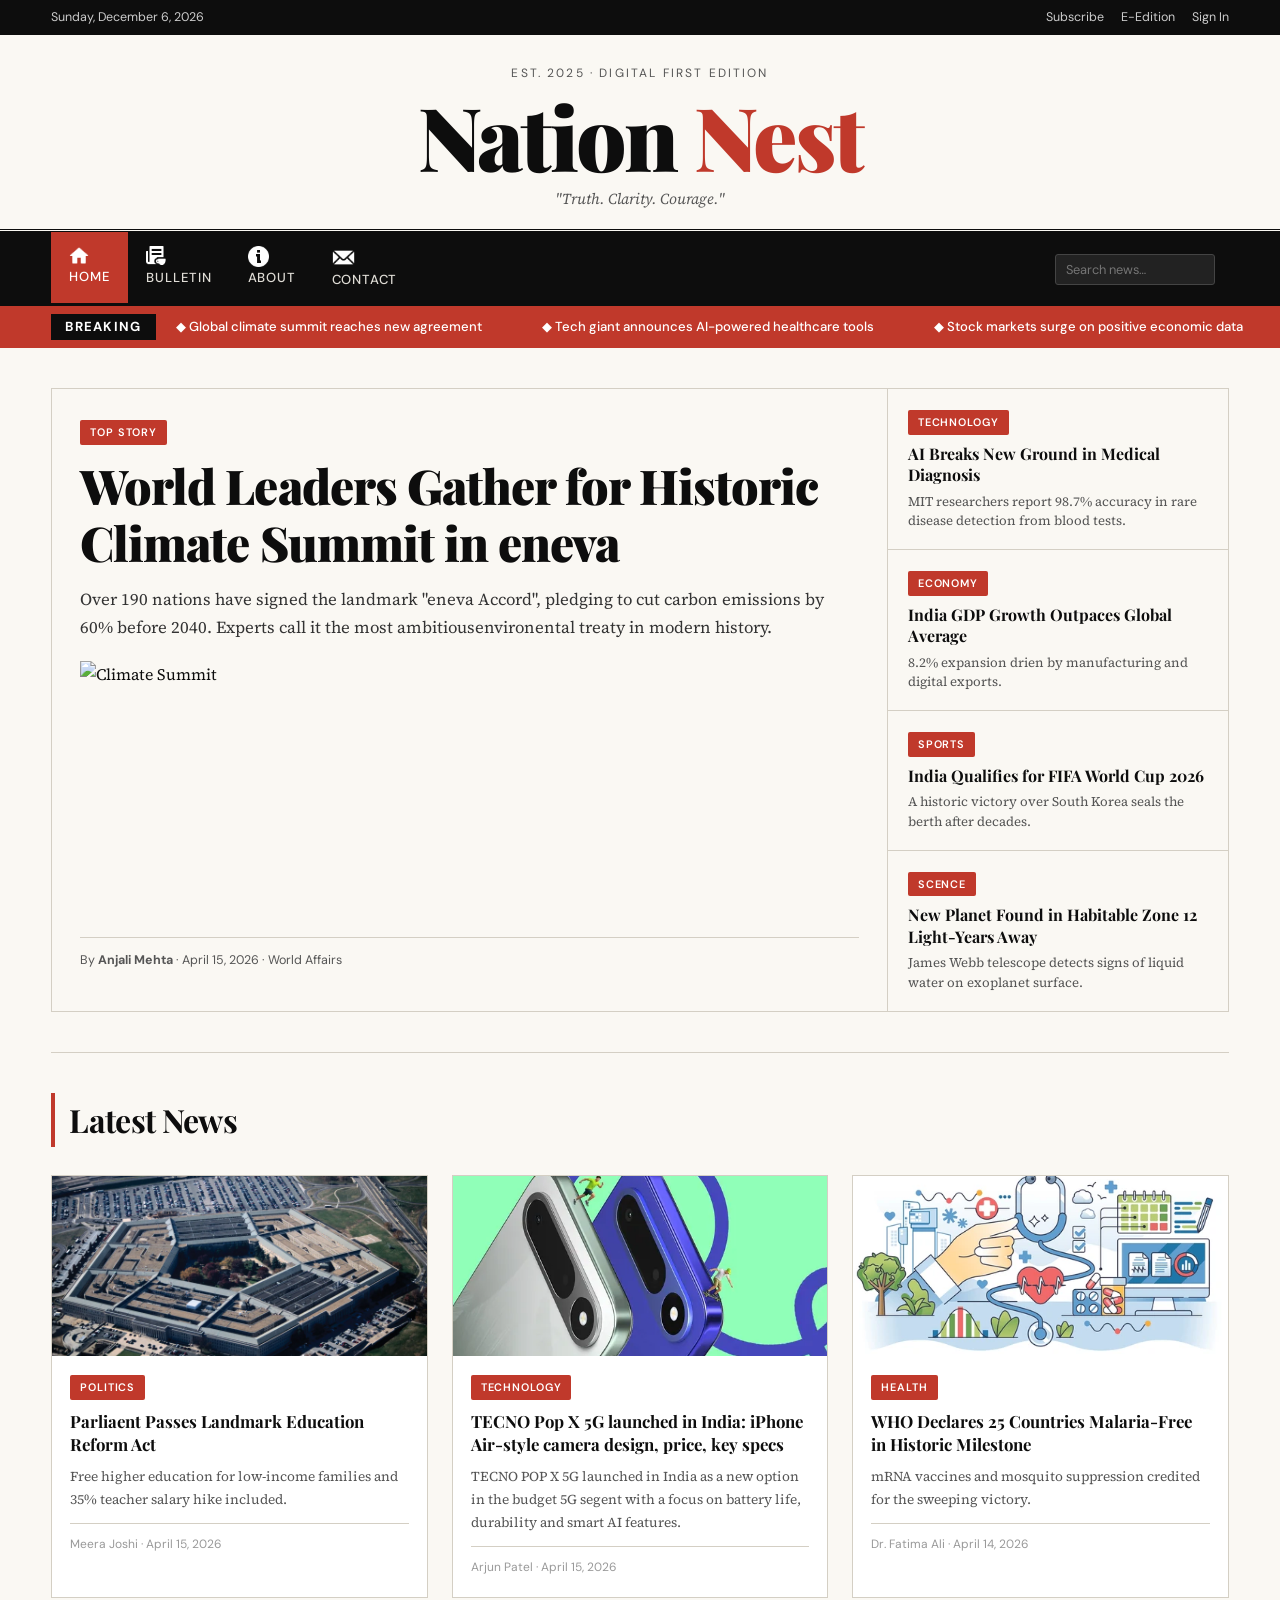
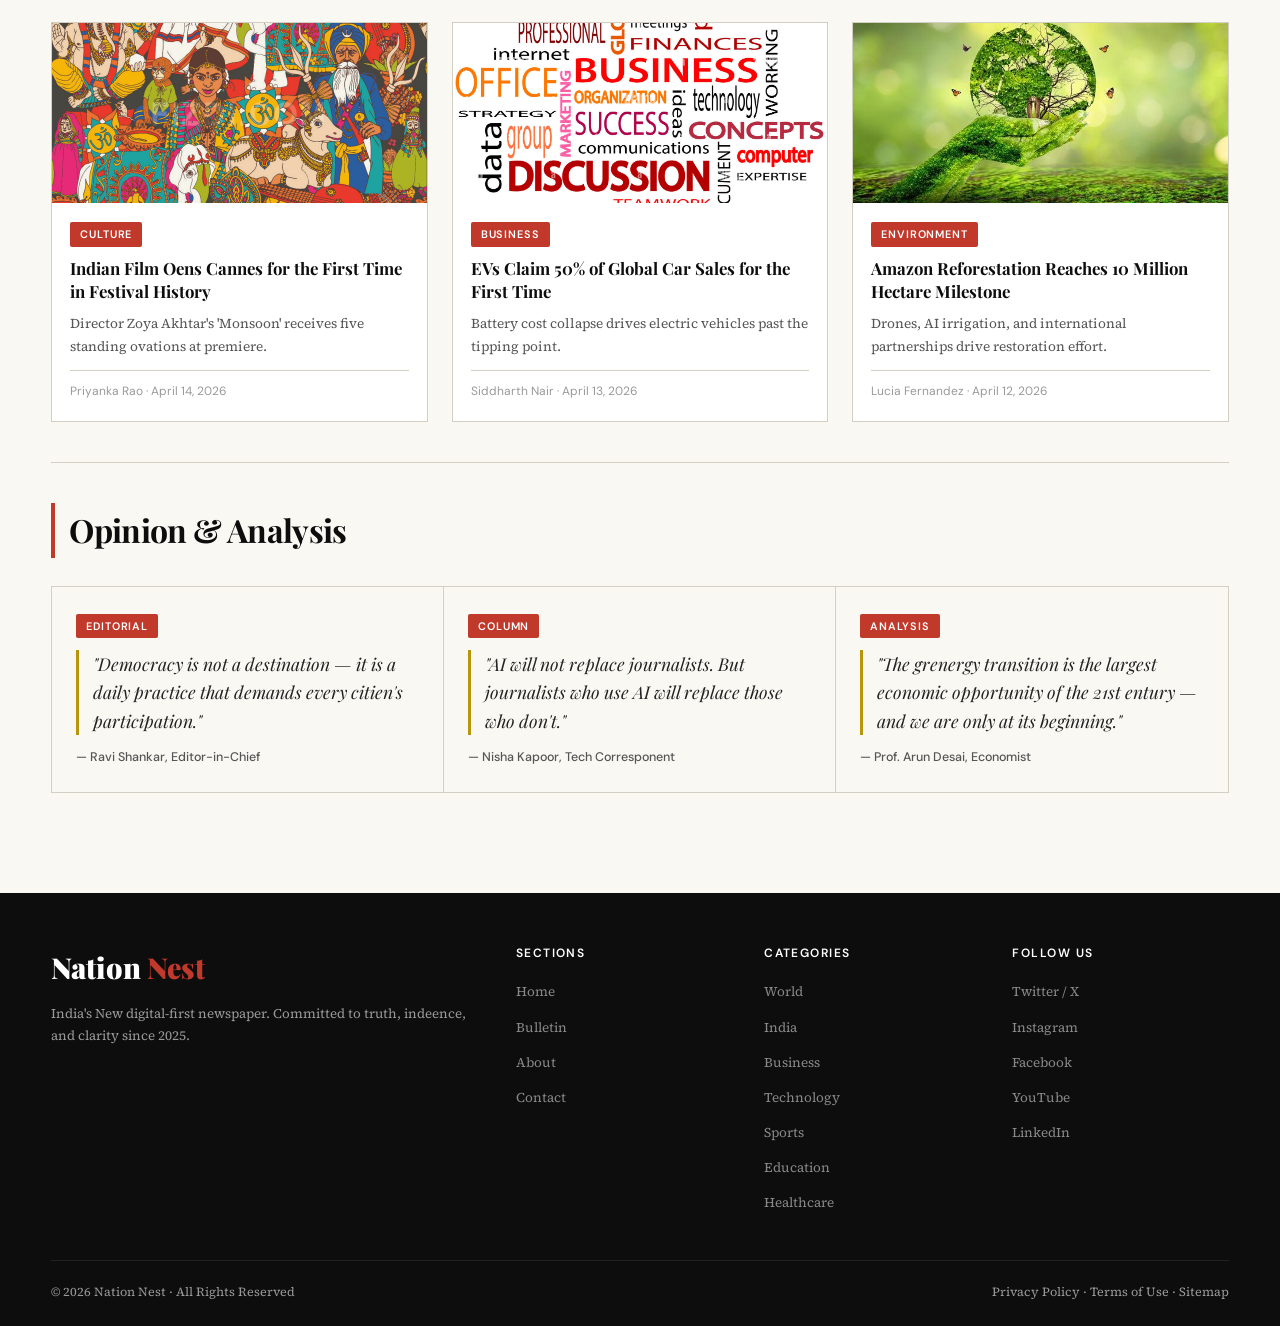
==== commit 3a3f1fc6: "Update index.html" ====
--- a/index.html
+++ b/index.html
@@ -118,7 +118,7 @@
         <div class="news-grid fade-in">
 
           <div class="news-card" onclick="OpenModal('Politics', 'Parliament Passes Landmark Education Reform', 'The Education Reform Act 2026 introduces free higher education for stuents from low-income families, universal digital literacy programs, and teacher salary increases of 35%.', 'Meera Joshi', 'April 15, 2026')">
-            <img src="assets/pentagon.webp" alt="Politics"/>
+            <img src="assets/Pentagon.webp" alt="Politics"/>
             <div class="news-card-body">
               <span class="tag">Politics</span>
               <h3>Parliaent Passes Landmark Education Reform Act</h3>
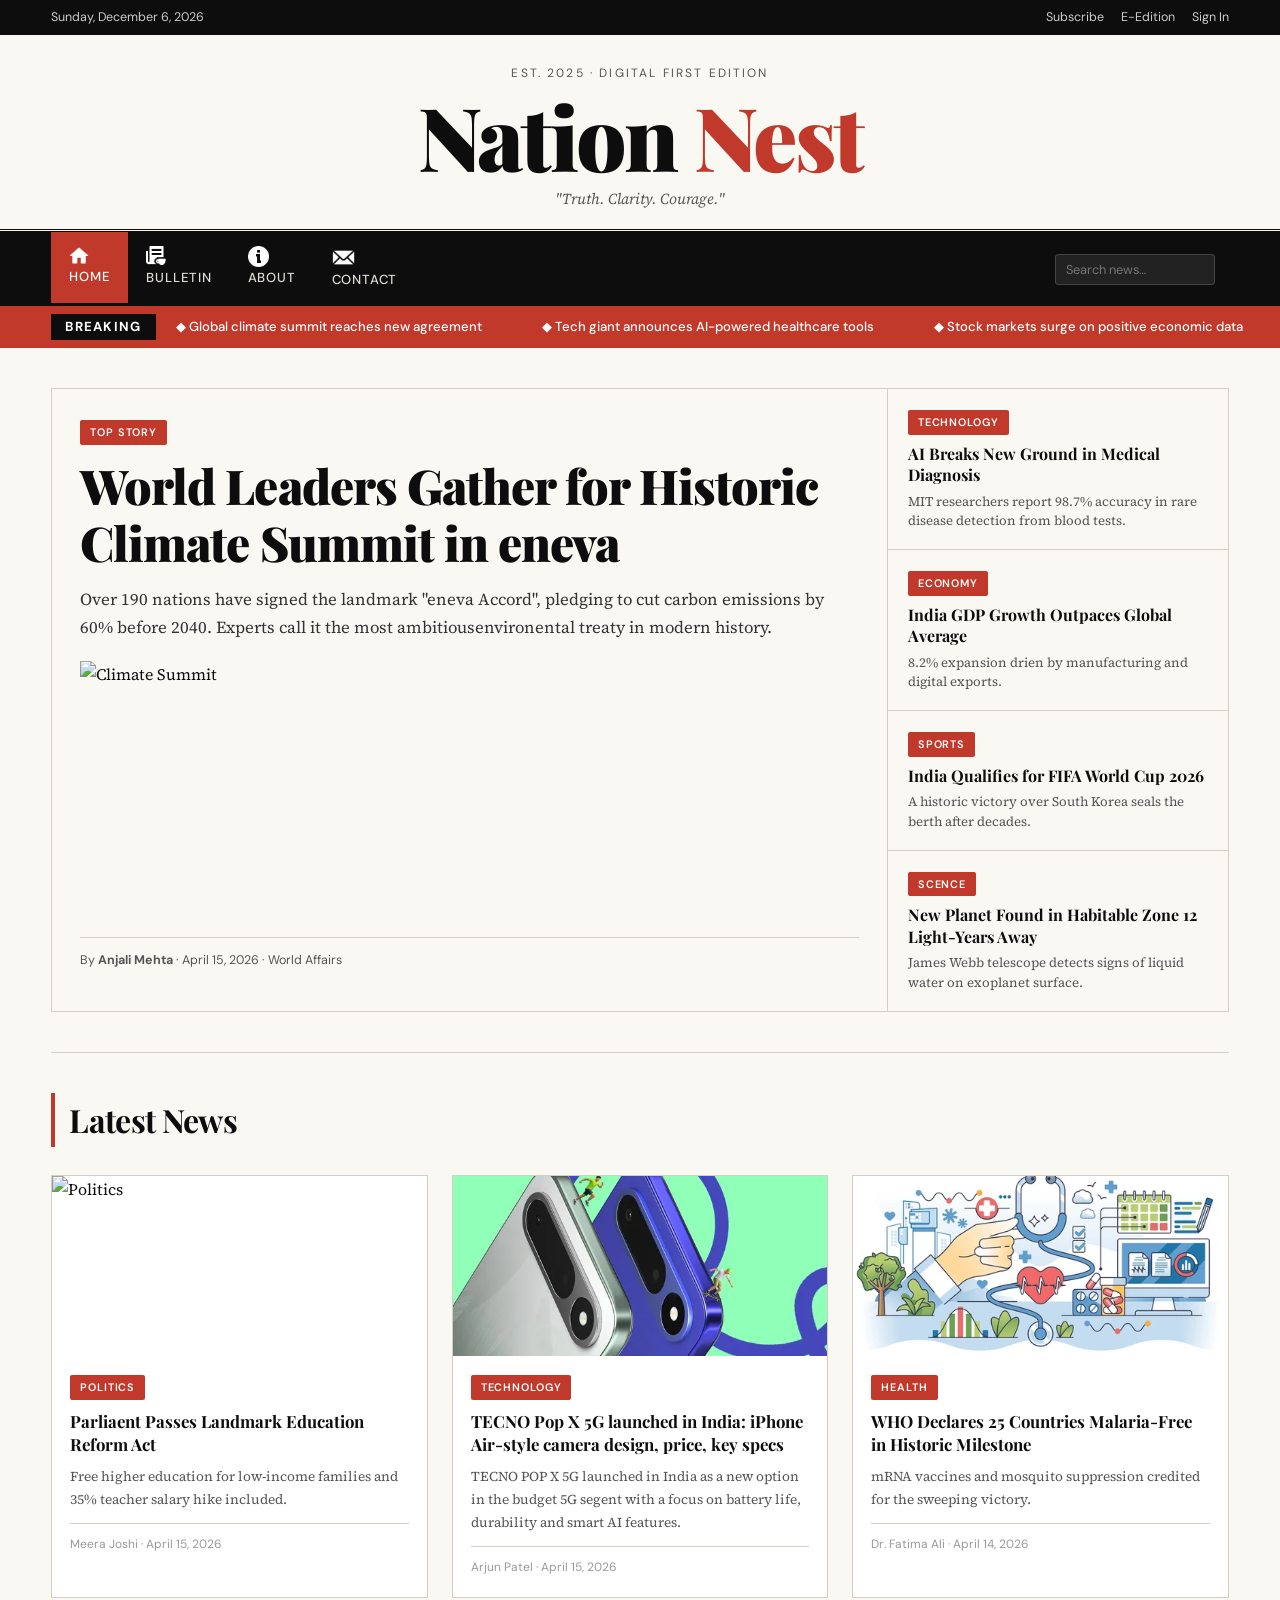
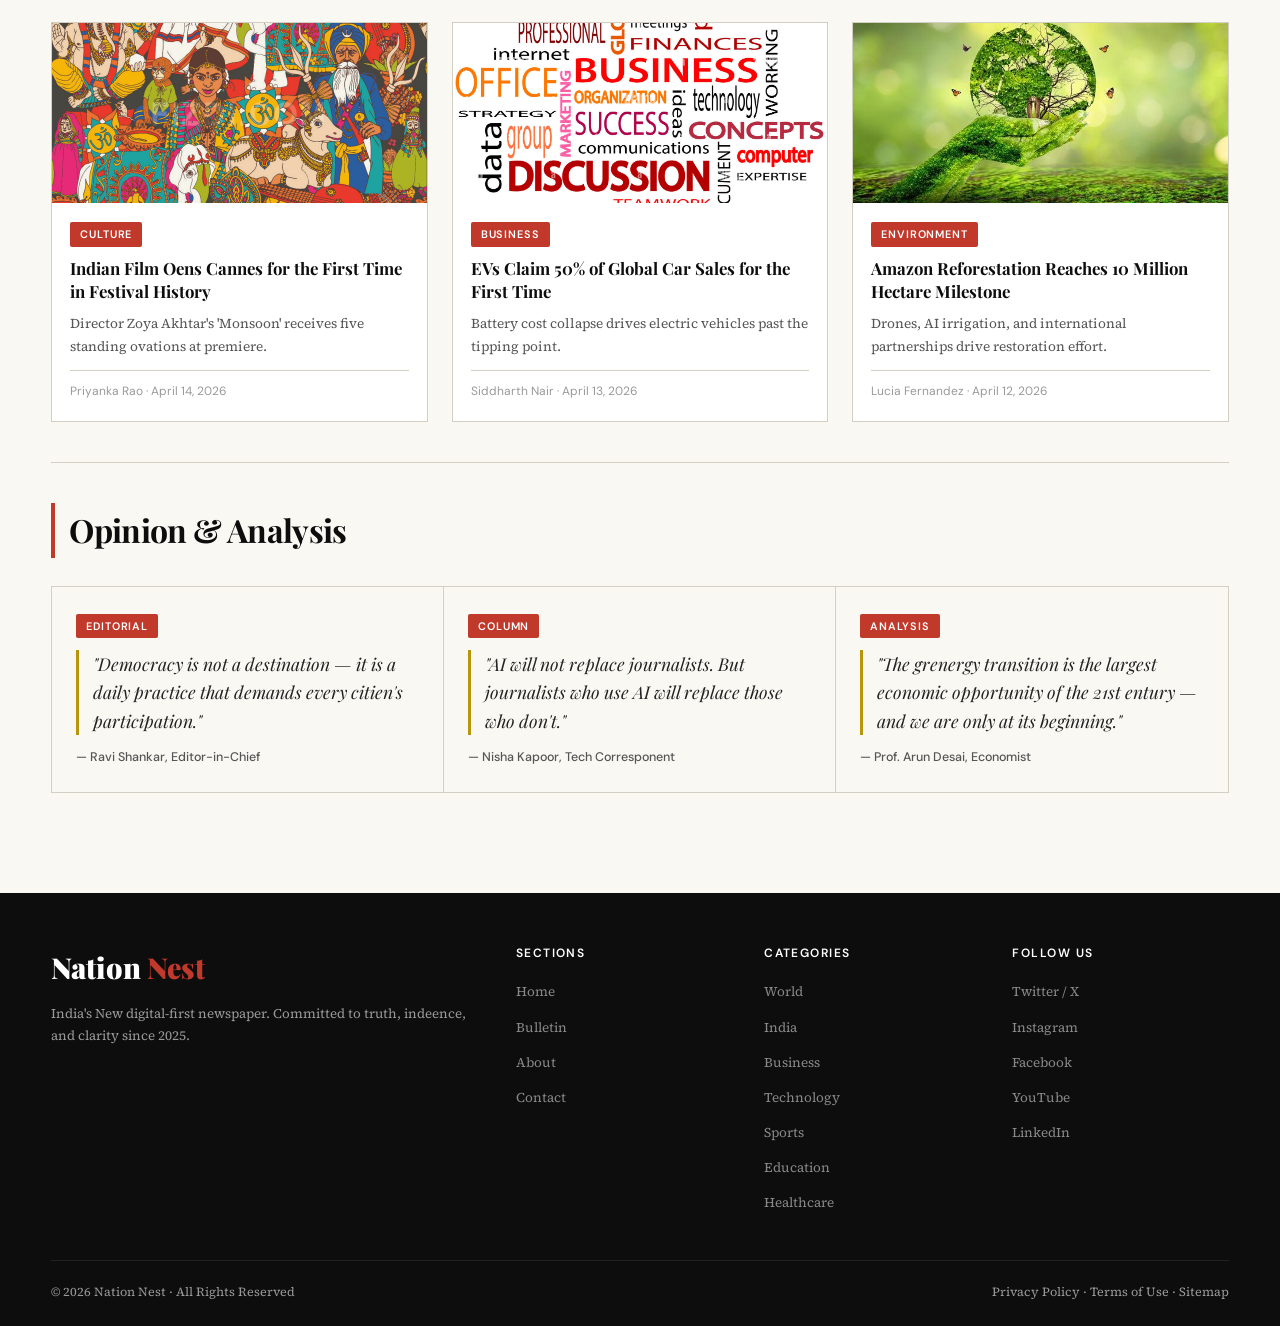
==== commit 0d5c2c00: "Update index.html" ====
--- a/index.html
+++ b/index.html
@@ -118,7 +118,7 @@
         <div class="news-grid fade-in">
 
           <div class="news-card" onclick="OpenModal('Politics', 'Parliament Passes Landmark Education Reform', 'The Education Reform Act 2026 introduces free higher education for stuents from low-income families, universal digital literacy programs, and teacher salary increases of 35%.', 'Meera Joshi', 'April 15, 2026')">
-            <img src="assets/Pentagon.webp" alt="Politics"/>
+            <img src="assets/pentagon.webp" alt="Politics"/>
             <div class="news-card-body">
               <span class="tag">Politics</span>
               <h3>Parliaent Passes Landmark Education Reform Act</h3>
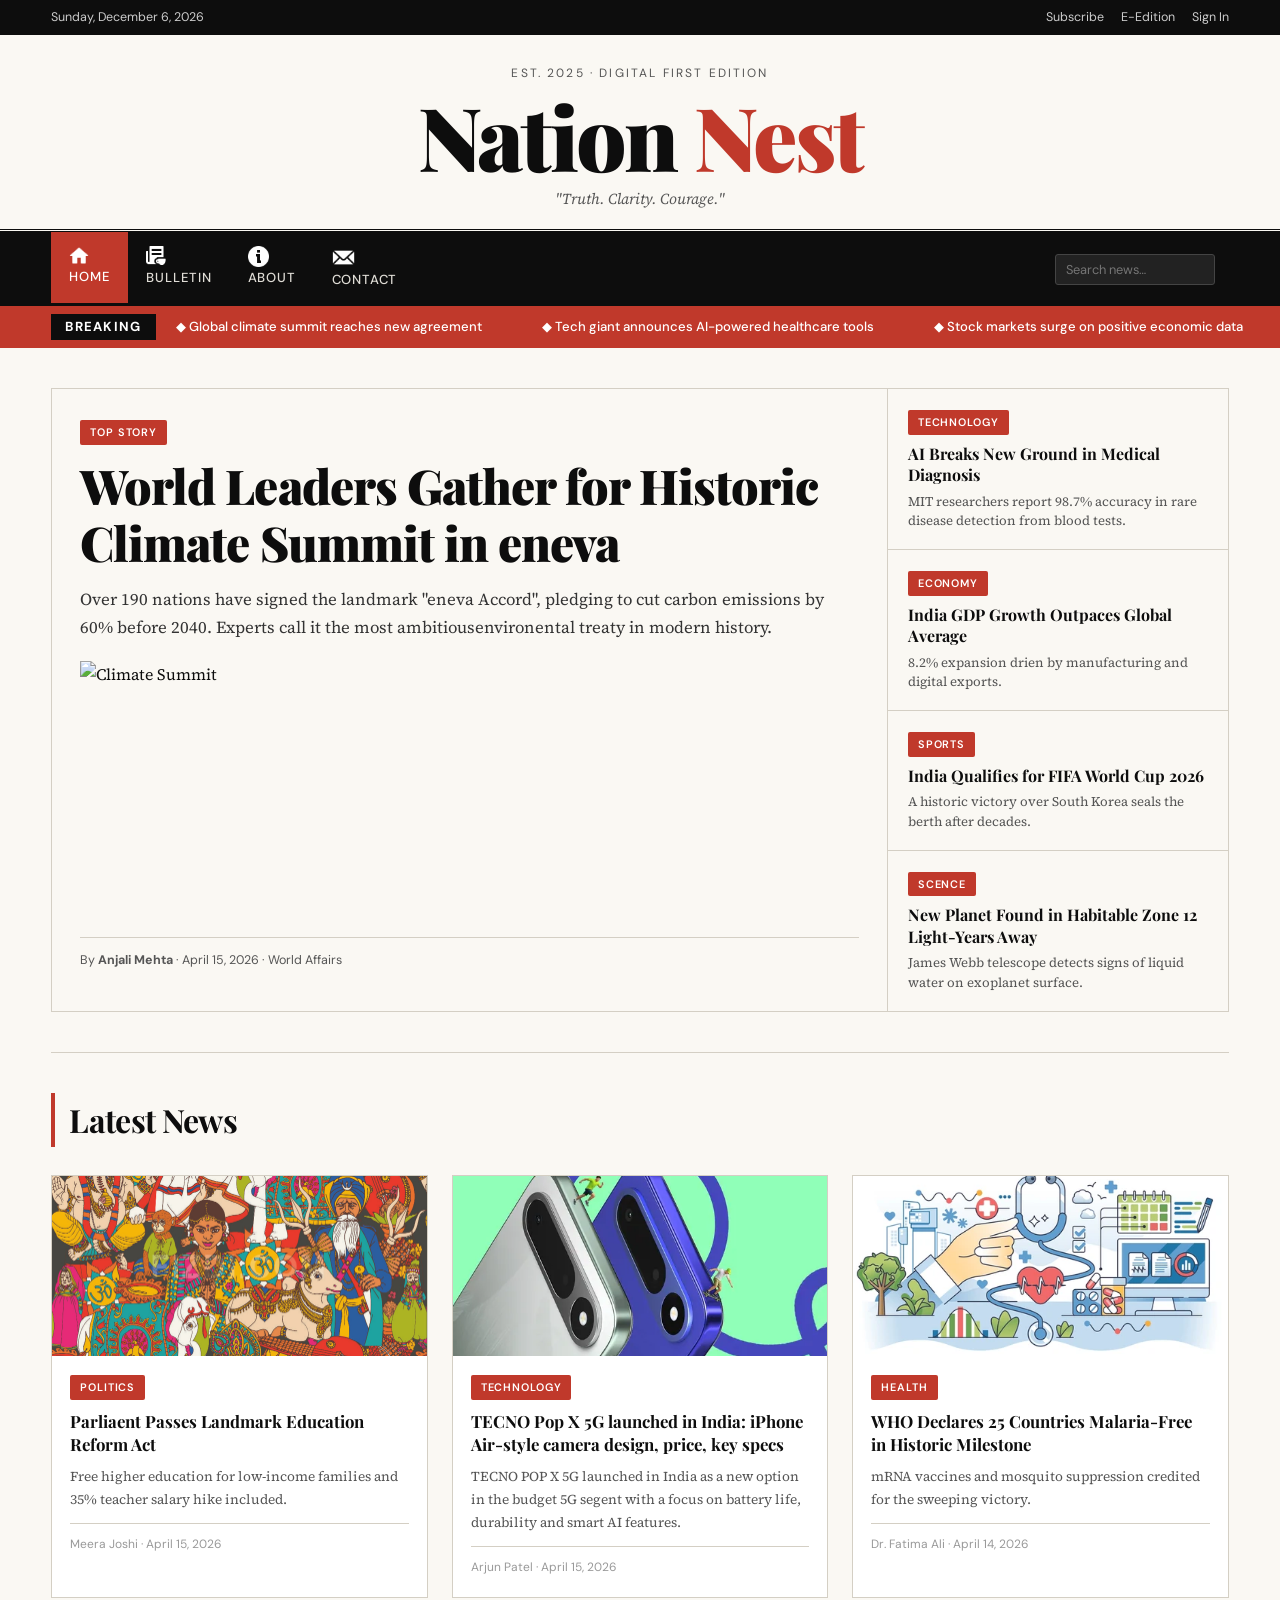
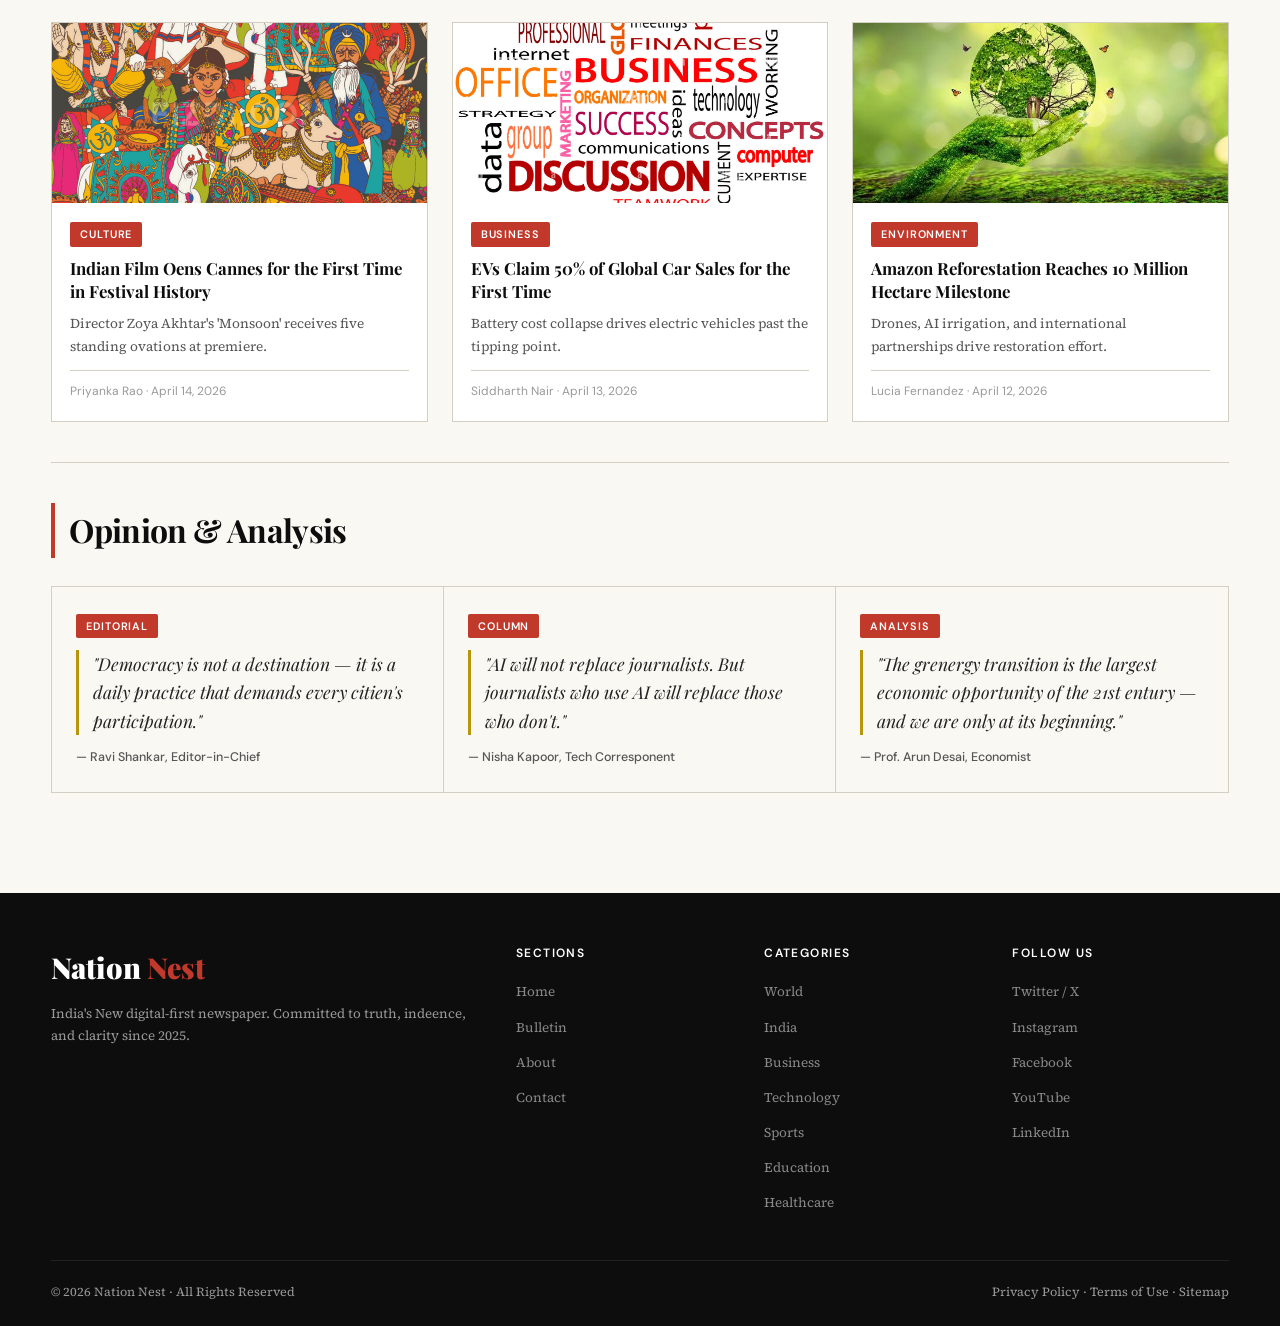
==== commit 5e7d3722: "Update index.html" ====
--- a/index.html
+++ b/index.html
@@ -118,7 +118,7 @@
         <div class="news-grid fade-in">
 
           <div class="news-card" onclick="OpenModal('Politics', 'Parliament Passes Landmark Education Reform', 'The Education Reform Act 2026 introduces free higher education for stuents from low-income families, universal digital literacy programs, and teacher salary increases of 35%.', 'Meera Joshi', 'April 15, 2026')">
-            <img src="assets/pentagon.webp" alt="Politics"/>
+            <img src="assets/IndianCulture.jpg" alt="Politics"/>
             <div class="news-card-body">
               <span class="tag">Politics</span>
               <h3>Parliaent Passes Landmark Education Reform Act</h3>
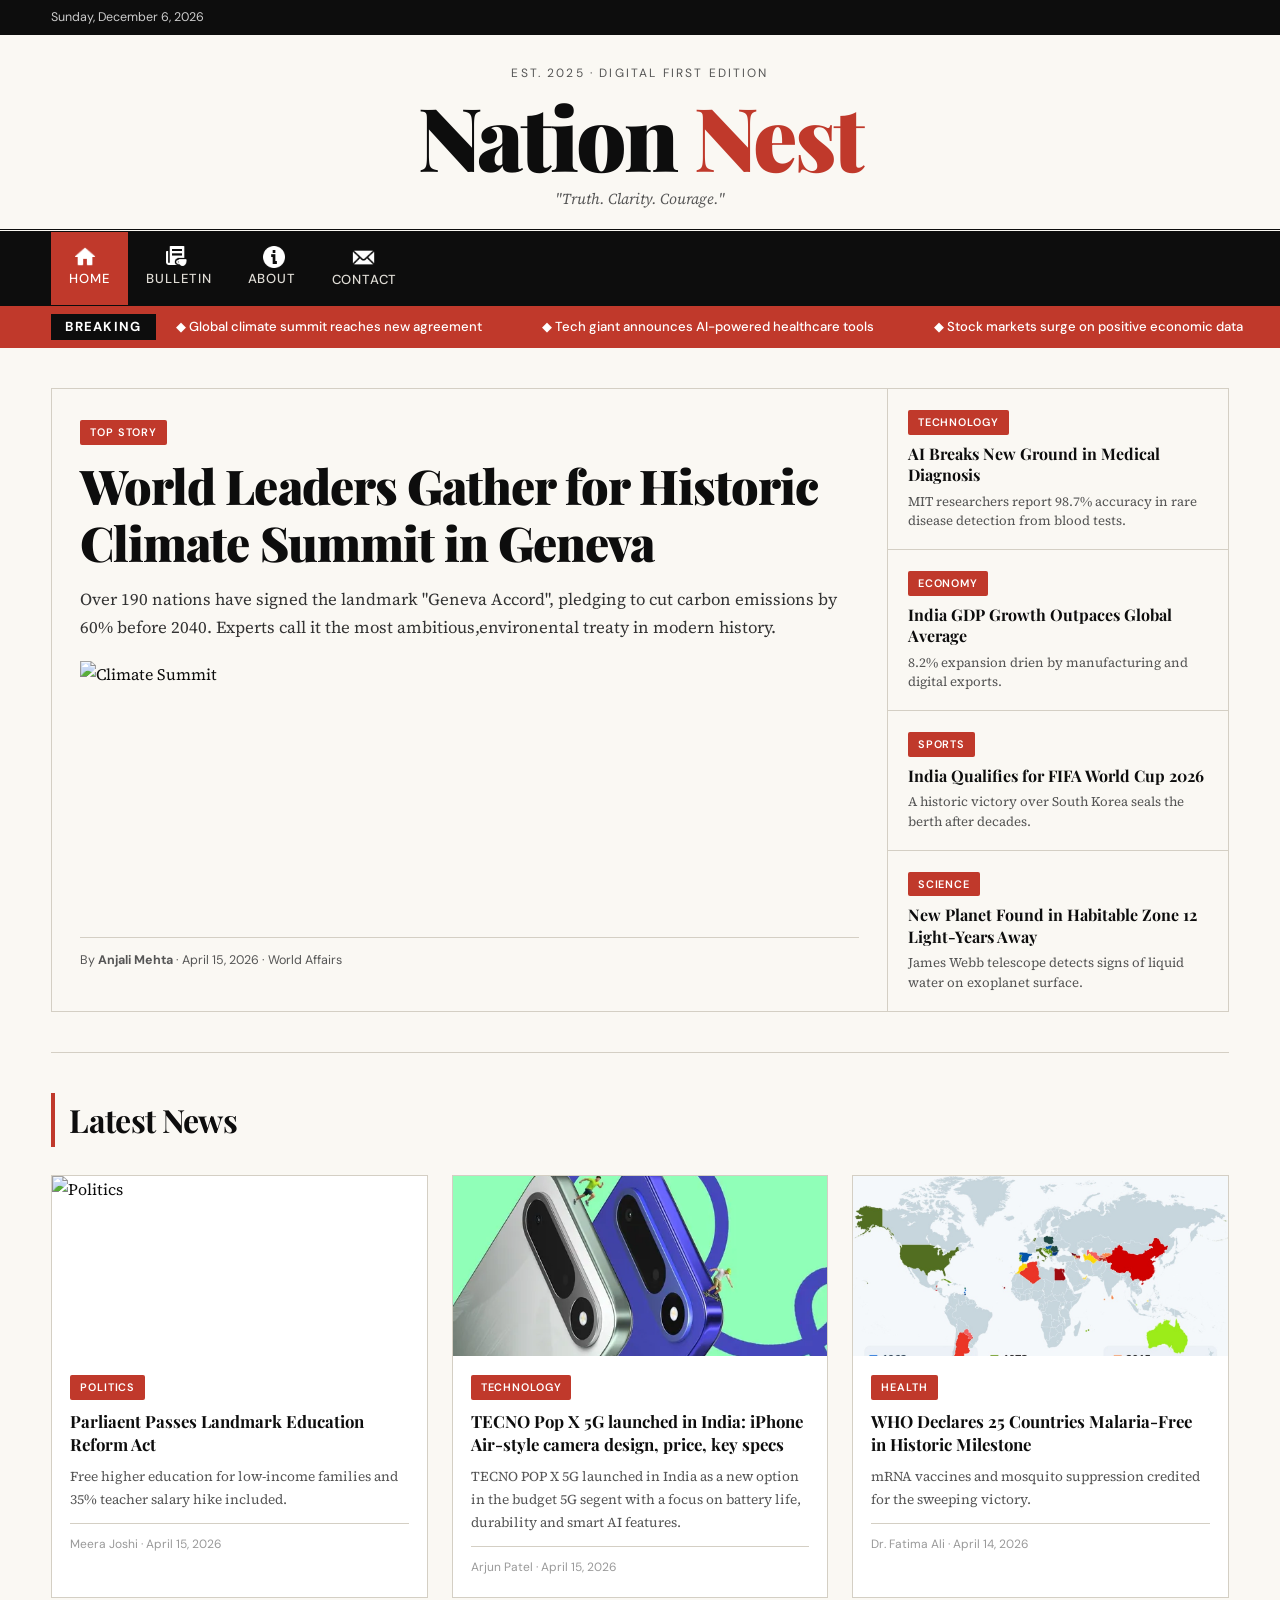
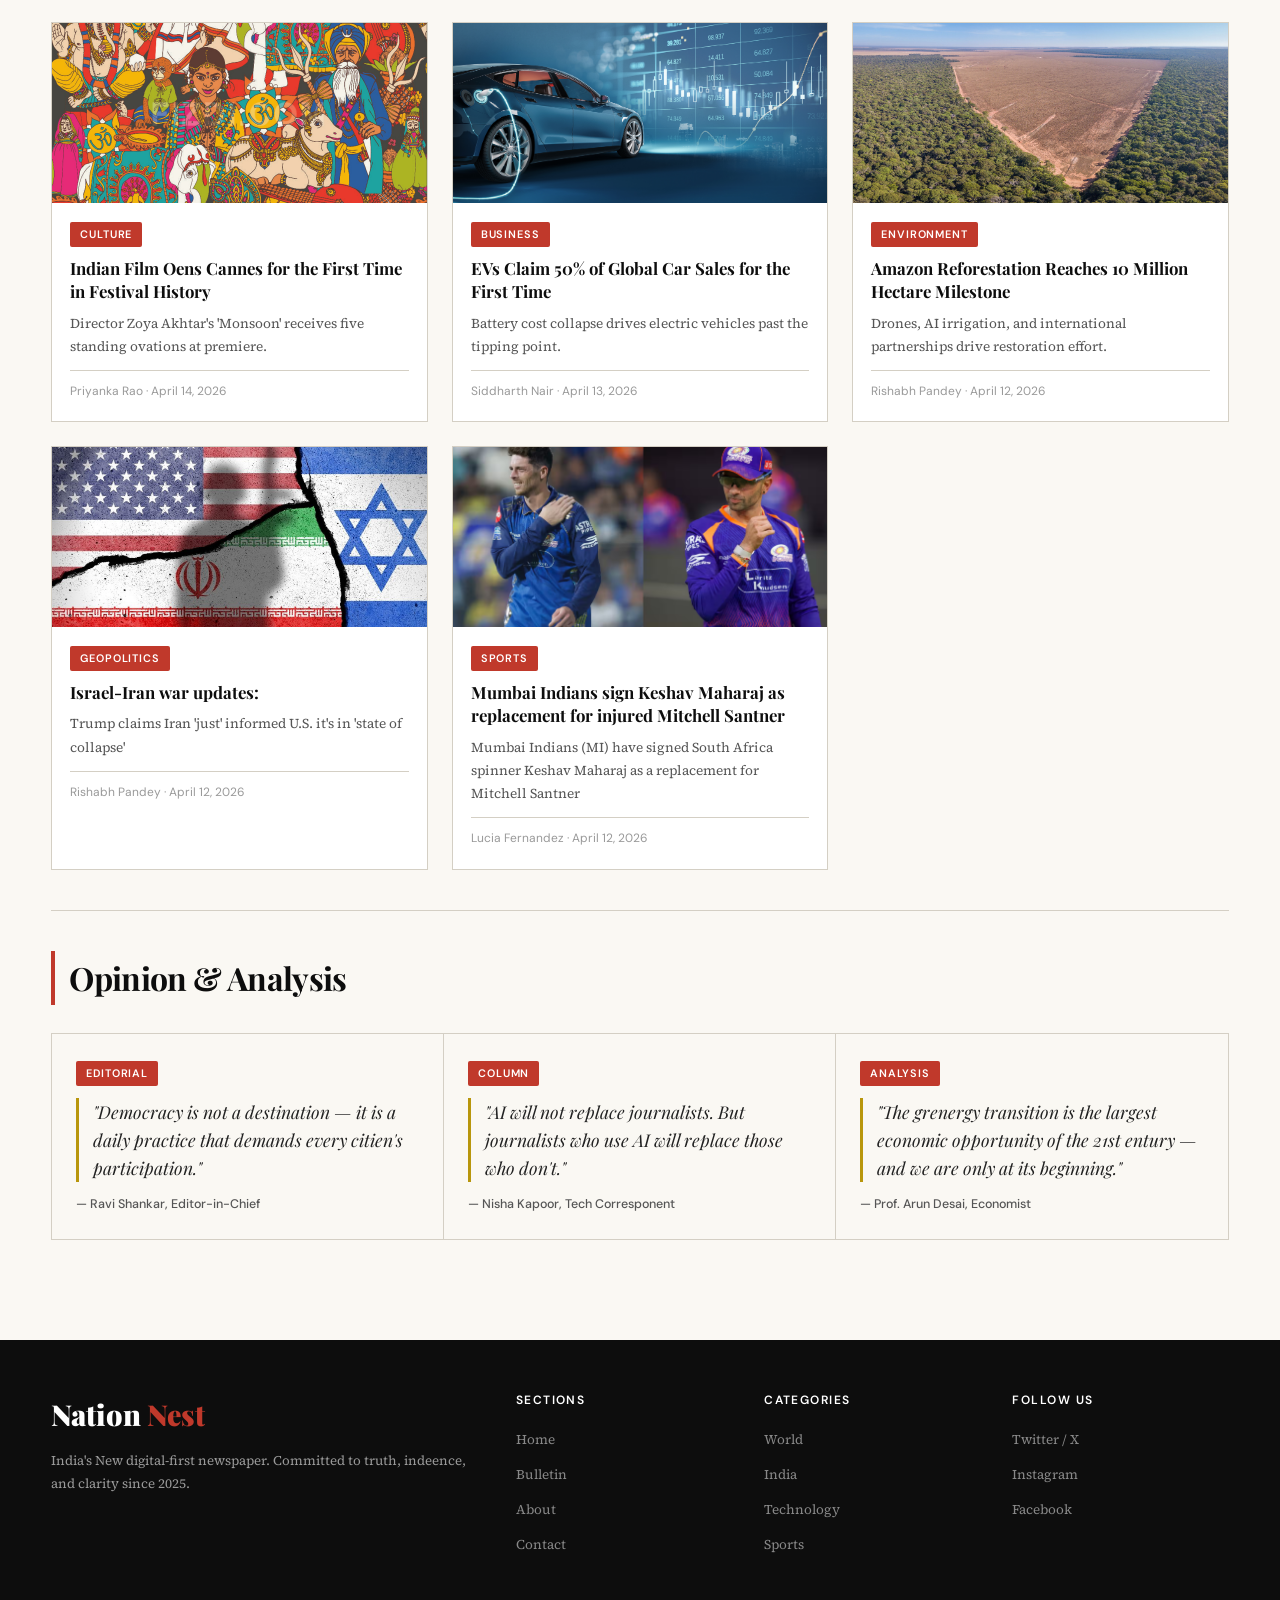
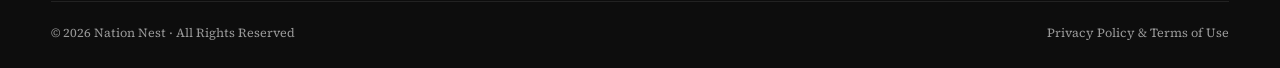
==== commit c9d8be81: "Add files via upload" ====
--- a/index.html
+++ b/index.html
@@ -1,5 +1,5 @@
 <!DOCTYPE html>
-<html lang=en">
+<html lang="en">
 <head>
   <meta charset="UTF-8" />
   <meta name="viewport" contentjustify-content="width=device-width, initial-scale=1.0"/>
@@ -9,19 +9,14 @@
 </head>
 <body>
 
-  <!-- =================== TOP BAR =================== -->
+  <!--  TOP BAR  -->
   <div id="topbar">
     <div class="container tb-inner">
       <span id="live-date">Loading date...</span>
-      <span>
-        <a href="#">Subscribe</a>
-        <a href="#">E-Edition</a>
-        <a href="#">Sign In</a>
-      </span>
     </div>
   </div>
 
-  <!-- =================== MASTHEAD =================== -->
+  <!--  MASTHEAD  -->
   <header id="masthead">
     <div class="container">
       <div class="masthead-edition">Est. 2025 · Digital First Edition</div>
@@ -30,25 +25,23 @@
     </div>
   </header>
 
-  <!-- =================== NAV =================== -->
+  <!--  NAV  -->
   <nav id="navbar">
     <div class="container nav-inner">
       <button class="ham" id="ham-btn" aria-label="Menu">
         <span></span><span></span><span></span>
       </button>
       <ul id="nav-menu">
-        <li><a href="#" class="nav-link active" data-target="home"><img src="assets/home.png" width="20px" height="20px" >Home</a></li>
-        <li><a href="#" class="nav-link" data-target="bulletin"><img src="assets/bulletin.png" width="21px" height="21px">Bulletin</a></li>
-        <li><a href="#" class="nav-link" data-target="about"><img src="assets/icon.png" width="21px" height="21px"> About</a></li>
-        <li><a href="#" class="nav-link" data-target="contact"><img src="assets/email.png" width="23px" height="23px">Contact</a></li>
+        <li><a href="index.html" class="nav-link active" data-target="home"><img src="assets/home.png" width="22px" height="22px" style="margin-left: 5px;">Home</a></li>
+        <li><a href="bulletin.html" class="nav-link" data-target="bulletin"><img src="assets/bulletin.png" width="22px" height="22px" style="margin-left: 20px;">Bulletin</a></li>
+        <li><a href="about.html" class="nav-link" data-target="about"><img src="assets/icon.png" width="22px" height="22px" style="margin-left: 15px;"> About</a></li>
+        <li><a href="contact.html" class="nav-link" data-target="contact"><img src="assets/email.png" width="23px" height="23px" style="margin-left: 20px;" >Contact</a></li>
       </ul>
-      <div class="nav-search">
-        <input type="text" placeholder="Search news…" id="search-input"/>
-      </div>
+    
     </div>
   </nav>
 
-  <!-- =================== TICKER =================== -->
+  <!--  TICKER  -->
   <div id="ticker">
     <div class="container ticker-inner">
       <span class="ticker-label">BREAKING</span>
@@ -70,19 +63,19 @@
     </div>
   </div>
 
-  <!-- =================== MAIN CONTENT =================== -->
+  <!-- MAIN CONTENT -->
   <main>
 
-    <!-- ====== HOME PAGE ====== -->
+    <!-- HOME PAGE -->
     <section id="home" class="page-section active">
       <div class="container">
         <!-- Hero -->
         <div class="hero-grid fade-in">
           <div class="hero-main">
             <span class="tag">Top Story</span>
-            <h1>World Leaders Gather for Historic Climate Summit in eneva</h1>
+            <h1>World Leaders Gather for Historic Climate Summit in Geneva</h1>
             <p class="lead">
-              Over 190 nations have signed the landmark "eneva Accord", pledging to cut carbon emissions by 60% before 2040. Experts call it the most ambitiousenvironental treaty in modern history.
+              Over 190 nations have signed the landmark "Geneva Accord", pledging to cut carbon emissions by 60% before 2040. Experts call it the most ambitious,environental treaty in modern history.
             </p>
             <img src="https://images.unsplash.com/photo-1504711434969-e33886168f5c?w=800&q=80" alt="Climate Summit" class="hero-image" style="margin-bottom:16px;">
             <div class="byline">By <strong>Anjali Mehta</strong> · April 15, 2026 · World Affairs</div>
@@ -104,7 +97,7 @@
               <p>A historic victory over South Korea seals the berth after decades.</p>
             </div>
             <div class="hero-side-item" onclick="OpenModal('Scence', 'New Planet Discovered in Habitable Zone', 'NASA\'s James Webb telescope has ientified an Earth-like exoplanet just 12 light-years away, showing signs of liquid water on its surface.', 'Dr. Ananya Singh', 'April 13, 2026')">
-              <span class="tag">Scence</span>
+              <span class="tag">Science</span>
               <h3>New Planet Found in Habitable Zone 12 Light-Years Away</h3>
               <p>James Webb telescope detects signs of liquid water on exoplanet surface.</p>
             </div>
@@ -118,7 +111,7 @@
         <div class="news-grid fade-in">
 
           <div class="news-card" onclick="OpenModal('Politics', 'Parliament Passes Landmark Education Reform', 'The Education Reform Act 2026 introduces free higher education for stuents from low-income families, universal digital literacy programs, and teacher salary increases of 35%.', 'Meera Joshi', 'April 15, 2026')">
-            <img src="assets/IndianCulture.jpg" alt="Politics"/>
+            <img src="assets/pentagon.webp" alt="Politics"/>
             <div class="news-card-body">
               <span class="tag">Politics</span>
               <h3>Parliaent Passes Landmark Education Reform Act</h3>
@@ -138,7 +131,7 @@
           </div>
 
           <div class="news-card" onclick="OpenModal('Health', 'WHO Declares Malaria Elimination Milestone', 'The World Health Organization has declared 25 countries malaria-free as of 2026, crediting widespread use of new mRNA-based vaccines and advanced mosquito-suppression technologies.', 'Dr. Fatima Ali', 'April 14, 2026')">
-            <img src="assets/healthcare.webp" alt="Health"/>
+            <img src="assets/Who.JPG" alt="Health" >
             <div class="news-card-body">
               <span class="tag">Health</span>
               <h3>WHO Declares 25 Countries Malaria-Free in Historic Milestone</h3>
@@ -158,7 +151,7 @@
           </div>
 
           <div class="news-card" onclick="OpenModal('Business', 'Electric Vehicle Sales Cross 50% Market Share', 'For the first time, electric vehicles account for more than half of all new car sales globally in Q1 2026. Battery prices have falen 70% in five years, making EVs cheaper than petrol cars.', 'Siddharth Nair', 'April 13, 2026')">
-            <img src="assets/business.jpg" alt="Business"/>
+            <img src="assets/EV.jpg" alt="Business"/>
             <div class="news-card-body">
               <span class="tag">Business</span>
               <h3>EVs Claim 50% of Global Car Sales for the First Time</h3>
@@ -168,15 +161,32 @@
           </div>
 
           <div class="news-card" onclick="OpenModal('environent', 'Amazon Reforestation Hits 10 Million Hectares', 'A coalition of NGOs, governents and tech companies has successfully replanted over 10 million hectares of Amazon rainforest using drone-seeding and AI-guided irrigation systems.', 'Lucia Fernandez', 'April 12, 2026')">
-            <img src="assets/envgreen.jpg" alt=environent/>
+            <img src="assets/reforest.jpg" alt=environent/>
             <div class="news-card-body">
               <span class="tag"environent>Environment</span>
               <h3>Amazon Reforestation Reaches 10 Million Hectare Milestone</h3>
               <p>Drones, AI irrigation, and international partnerships drive restoration effort.</p>
+              <div class="byline">Rishabh Pandey · April 12, 2026</div>
+            </div>
+          </div>
+          <div class="news-card" onclick="OpenModal('Geopolitics',' The White House said- ','It was examining Iran’s latest proposal to unblock the Strait of Hormuz, as Tehran insisted on Tuesday that Washington was no longer in a position to “dictate” policy to others.','Rishabh Pandey','April 12, 2026')">
+            <img src="assets/geo.jpg" alt=geopolitics>
+            <div class="news-card-body">
+              <span class="tag"environent>Geopolitics</span>
+              <h3>Israel-Iran war updates:</h3>
+              <p> Trump claims Iran 'just' informed U.S. it's in 'state of collapse'</p>
+              <div class="byline">Rishabh Pandey · April 12, 2026</div>
+            </div>
+          </div>
+          <div class="news-card" onclick="OpenModal('sports ',' Mitchell Santner has been ruled out of the TATA Indian Premier League (IPL) 2026 owing to a left shoulder injury.',' Santner sustained the injury during MI’s last home game against Chennai Super Kings while attempting a catch near the boundary.','Chhaya','April 12, 2026')">
+            <img src="assets/ipl.jpg" alt=Sports>
+            <div class="news-card-body">
+              <span class="tag"environent>sports</span>
+              <h3>Mumbai Indians sign Keshav Maharaj as replacement for injured Mitchell Santner</h3>
+              <p>Mumbai Indians (MI) have signed South Africa spinner Keshav Maharaj as a replacement for Mitchell Santner</p>
               <div class="byline">Lucia Fernandez · April 12, 2026</div>
             </div>
           </div>
-
         </div>
 
         <hr class="divider"/>
@@ -204,239 +214,7 @@
       </div>
     </section>
 
-    <!-- ====== BULLETIN PAGE ====== -->
-    <section id="bulletin" class="page-section">
-      <div class="container">
-        <h2 class="section-title">📋 Daily Bulletin</h2>
-        <p style="color:var(--mid-gray);margin-bottom:30px;font-size:0.95rem;">Today's curated roundup of the most important stories across all categories.</p>
-
-        <div class="bulletin-layout fade-in">
-
-          <!-- Feed -->
-          <div class="bulletin-feed">
-
-            <div class="bulletin-item" onclick="OpenModal('Top Story', 'eneva Accord Signed by 190 Nations', 'World leaders have signed the most ambitious climate treaty to date. The eneva Accord requires all signatory nations to achieve net-zero emissions no later than 2045, with interim targets checked every five years by an indeent UN body.', 'Anjali Mehta', 'April 15, 2026')">
-              <div class="bulletin-item-num">01</div>
-              <div class="bulletin-item-body">
-                <span class="tag">World</span>
-                <h3>Geneva Accord Signed by 190 Nations — The Road to Net Zero</h3>
-                <p>The most ambitious climate treaty in history sets binding 2045 net-zero targets with indeent UN oversight.</p>
-                <div class="meta">Anjali Mehta · April 15, 2026 · 3 min read</div>
-              </div>
-            </div>
-
-            <div class="bulletin-item" onclick="OpenModal('India', 'Lucknow Metro Phase 3 Inaugurated', 'The third phase of the Lucknow Metro exends the network to 50 new stations, connecting the outer suburbs to the city entre and reducing average commute time by 40 minutes.', 'Amar Singh', 'April 15, 2026')">
-              <div class="bulletin-item-num">02</div>
-              <div class="bulletin-item-body">
-                <span class="tag">India</span>
-                <h3>Lucknow Metro Phase 3 Inaugurated — 50 New Stations Added</h3>
-                <p>The expanded network cuts commute times and connects outer suburbs, serving an estimated 8 lakh daily pasengers.</p>
-                <div class="meta">Amar Singh · April 15, 2026 · 2 min read</div>
-              </div>
-            </div>
-
-            <div class="bulletin-item" onclick="OpenModal('Economy', 'RBI Cuts Repo Rate to 5.5%', 'The Reserve Bank of India has cut the repo rate by 25 basis points to 5.5%, aiming to boost consumer sending and infrastructure investent ahead of the Union Budget review.', 'Kavita Iyer', 'April 15, 2026')">
-              <div class="bulletin-item-num">03</div>
-              <div class="bulletin-item-body">
-                <span class="tag">Economy</span>
-                <h3>RBI Cuts Repo Rate to 5.5% to Stimulate Growth</h3>
-                <p>A 25 bps cut is expected to lower home loan rates andencourage infrastructure sending across key sectors.</p>
-                <div class="meta">Kavita Iyer · April 15, 2026 · 2 min read</div>
-              </div>
-            </div>
-
-            <div class="bulletin-item" onclick="OpenModal('Sports', 'IPL 2026: Mumbai Indians vs. CSK Tonight', 'The marquee clash of IPL 2026 begins at 7:30 PM today. Mumbai Indians lead the points table while CSK are unbeaen in their last six matches — analysts call it the tie of the season.', 'Rohit Desai', 'April 15, 2026')">
-              <div class="bulletin-item-num">04</div>
-              <div class="bulletin-item-body">
-                <span class="tag">Sports</span>
-                <h3>IPL 2026: MI vs. CSK Showdown Tonight — Preview & Predictions</h3>
-                <p>A match that will define the top of the table. CSK are unbeaen in six; MI are the form team. Kick-off 7:30 PM.</p>
-                <div class="meta">Rohit Desai · April 15, 2026 · 4 min read</div>
-              </div>
-            </div>
-
-            <div class="bulletin-item" onclick="OpenModal('Education', 'CBSE Class 12 Results Announced', 'CBSE has released Class 12 results for 2026. The overall pass perentage stands at 91.4%, the highest in five years, with girls outperforming boys for the eighth consecutive year.', 'Sunita Rao', 'April 15, 2026')">
-              <div class="bulletin-item-num">05</div>
-              <div class="bulletin-item-body">
-                <span class="tag">Education</span>
-                <h3>CBSE Class 12 Results: 91.4% Pass Rate — Highest in Five Years</h3>
-                <p>Girls outperform boys for the eighth consecutive year. Results available on cbse.gov.in from today morning.</p>
-                <div class="meta">Sunita Rao · April 15, 2026 · 2 min read</div>
-              </div>
-            </div>
-
-            <div class="bulletin-item" onclick="OpenModal('Technology', 'ISRO Launches Chandrayaan-4 Successfully', 'ISRO\'s Chandrayaan-4 lifted off from Sriharikota at 09:45 AM. The mission aims to return lunar soil samples to Earth, a first for India, and is expected to reach lunar orbit in 28 days.', 'Dr. Vikram Nair', 'April 14, 2026')">
-              <div class="bulletin-item-num">06</div>
-              <div class="bulletin-item-body">
-                <span class="tag">Technology</span>
-                <h3>ISRO's Chandrayaan-4 Lifts Off Successfully — Sample Return Mission</h3>
-                <p>India's most ambitious lunar mission is underway. Lunar orbit insertion expected in 28 days; soil samples return in 180 days.</p>
-                <div class="meta">Dr. Vikram Nair · April 14, 2026 · 5 min read</div>
-              </div>
-            </div>
-
-          </div>
-
-          <!-- Sidebar -->
-          <div class="bulletin-sidebar">
-
-            <!-- Weather -->
-            <div class="sidebar-box">
-              <div class="sidebar-box-title">🌤 Today's Weather</div>
-              <div class="sidebar-box-body">
-                <div class="weather-widget">
-                  <div class="weather-icon">🌤️</div>
-                  <div class="weather-info">
-                    <div class="city">Lucknow, UP</div>
-                    <div class="temp">34°C · Partly Cloudy · Humidity 62%</div>
-                  </div>
-                </div>
-              </div>
-            </div>
-
-            <!-- Tending -->
-            <div class="sidebar-box">
-              <div class="sidebar-box-title">🔥 Tending Now</div>
-              <div class="sidebar-box-body">
-                <div class="sidebar-news-item" onclick="OpenModal('Tending', 'Viral Video: Street Dog Saves Child in Jaipur', 'A street dog in Jaipur alerted passersby to a toddler who had wandered near a busy road, preenting a poential accient. The video has ben viewed 40 million times across social platforms.', 'Staff Reporter', 'April 15, 2026')">
-                  <h4>Viral: Street Dog Saves Child in Jaipur — 40M Views</h4>
-                  <span>April 15, 2026</span>
-                </div>
-                <div class="sidebar-news-item" onclick="OpenModal('entertainent', 'Bollywood Star Alia Bhatt Wins National Film Award', 'Alia Bhatt has ben awarded the National Film Award for Best Actress for her',' performance in the critically acclaimed drama', 'Antar',' This is her second National Award.',' entertainent Desk', 'April 15, 2026')">
-                  <h4>Alia Bhatt Wins National Film Award for Best Actress</h4>
-                  <span>April 15, 2026</span>
-                </div>
-                <div class="sidebar-news-item" onclick="OpenModal('Scence', 'New Cancer Vaccine Shows 90% Efficacy in Trials', 'A personalized mRNA cancer vaccine developed jointly by BioNTech and AIIMS has shown 90% efficacy in Phase 3 trials targeting pancreatic and lung cancers.', 'Health Desk', 'April 14, 2026')">
-                  <h4>New Cancer Vaccine Shows 90% Efficacy in Phase 3 Trials</h4>
-                  <span>April 14, 2026</span>
-                </div>
-                <div class="sidebar-news-item" onclick="OpenModal('Business', 'Mukesh Ambani Announces 1 Lakh New Jobs', 'Reliance Industries Chairman Mukesh Ambani has announced plans to hire 1 lakh employees over the next two years across Jio, Retail, and its new Grenergy division.', 'Business Desk', 'April 13, 2026')">
-                  <h4>Reliance to Hire 1 Lakh Employees in Grenergy Push</h4>
-                  <span>April 13, 2026</span>
-                </div>
-              </div>
-            </div>
-
-            <!-- Quick Numbers -->
-            <div class="sidebar-box">
-              <div class="sidebar-box-title">📊 Today's Numbers</div>
-              <div class="sidebar-box-body" style="font-family:var(--font-ui);font-size:0.83rem;">
-                <div style="display:flex;justify-content:space-betwen;padding:8px 0;border-bottom:1px solid var(--border)"><span>enSEX</span><strong style="color:gren">▲ 78,420</strong></div>
-                <div style="display:flex;justify-content:space-betwen;padding:8px 0;border-bottom:1px solid var(--border)"><span>NIFTY 50</span><strong style="color:gren">▲ 23,714</strong></div>
-                <div style="display:flex;justify-content:space-betwen;padding:8px 0;border-bottom:1px solid var(--border)"><span>USD / INR</span><strong>₹ 83.42</strong></div>
-                <div style="display:flex;justify-content:space-betwen;padding:8px 0;border-bottom:1px solid var(--border)"><span>Gold / 10g</span><strong>₹ 73,210</strong></div>
-                <div style="display:flex;justify-content:space-betwen;padding:8px 0"><span>Crude Oil</span><strong style="color:red">▼ $81.30</strong></div>
-              </div>
-            </div>
-
-          </div>
-        </div>
-      </div>
-    </section>
-
-    <!-- ====== ABOUT PAGE ====== -->
-    <section id="about" class="page-section">
-      <div class="container">
-        <div class="about-hero fade-in">
-          <h2>India's <em>Most Trusted</em><br/>Digital Newspaper</h2>
-          <p>Nation Nest delivers bold, indeent journalism to millions of readers across India and the world. Founded in 2025 as a digital-first publication, we believe truth belongs to everyone.</p>
-        </div>
-        <h2 class="section-title">Why The Daily Herald?</h2>
-        <div class="about-grid fade-in">
-          <div class="about-card">
-            <div class="icon">📰</div>
-            <h3>Indeent Reporting</h3>
-            <p>We are indeently owned and editorially free. No corporate or political pressure shapes our coverage.</p>
-          </div>
-          <div class="about-card">
-            <div class="icon">🌏</div>
-            <h3>Global Coverage</h3>
-            <p>From Lucknow to London, our corresponents are on the ground covering stories that matter to you.</p>
-          </div>
-          <div class="about-card">
-            <div class="icon">⚡</div>
-            <h3>Real-Time Updates</h3>
-            <p>Breaking news the moent it hapens, with verified facts before we publish — speed without sacrificing accuracy.</p>
-          </div>
-          <div class="about-card">
-            <div class="icon">🔒</div>
-            <h3>Reader Privacy</h3>
-            <p>We collect only what is necessary and never sell your data. Your trust is our most valuable asset.</p>
-          </div>
-          <div class="about-card">
-            <div class="icon">📱</div>
-            <h3>Mobile Frendly</h3>
-            <p>Perfectly optimized for every scren — phone, tablet, or desktop — so you never miss a story.</p>
-          </div>
-          <div class="about-card">
-            <div class="icon">🎓</div>
-            <h3>Stuent Project</h3>
-            <p>Built as a final-year academic project, this site demonstrates modern web developent and digital journalism best practices.</p>
-          </div>
-        </div>
-      </div>
-    </section>
-
-    <!-- ====== CONTACT PAGE ====== -->
-    <section id="contact" class="page-section">
-      <div class="container">
-        <h2 class="section-title">Get In Touch</h2>
-        <div class="contact-layout fade-in">
-
-          <div class="contact-info">
-            <h2>We'd Love to Hear From You</h2>
-            <p>Have a tip, a story idea, feedback, or just want to say hello? Reach out to our team using any of the channels below or fill in the form.</p>
-            <div class="contact-detail">
-              <span class="ci">📍</span>
-              <div><strong>Address</strong>Nation Nest, Press House, Hazratganj, Lucknow — 226001, Uttar Pradesh, India</div>
-            </div>
-            <div class="contact-detail">
-              <span class="ci">📞</span>
-              <div><strong>Phone</strong>+91 522 000 0000</div>
-            </div>
-            <div class="contact-detail">
-              <span class="ci">✉️</span>
-              <div><strong>Email</strong>editor@thedailyherald.in</div>
-            </div>
-            <div class="contact-detail">
-              <span class="ci">🕐</span>
-              <div><strong>Office Hours</strong>Mon – Sat: 9 AM – 6 PM IST</div>
-            </div>
-          </div>
-
-          <div class="contact-form">
-            <div class="form-group">
-              <label>Your Name</label>
-              <input type="text" placeholder="e.g. Priya Sharma"/>
-            </div>
-            <div class="form-group">
-              <label>Email Address</label>
-              <input type="email" placeholder="you@example.com"/>
-            </div>
-            <div class="form-group">
-              <label>Subject</label>
-              <select>
-                <option>eneralenquiry</option>
-                <option>News Tip</option>
-                <option>Advertise With Us</option>
-                <option>Press Release</option>
-                <option>Feedback</option>
-              </select>
-            </div>
-            <div class="form-group">
-              <label>Message</label>
-              <textarea placeholder="Write your message here…"></textarea>
-            </div>
-            <button class="btn" onclick="alert('Thank you! Your message has ben ent.')">end Message</button>
-          </div>
-
-        </div>
-      </div>
-    </section>
-
-  </main>
-
-  <!-- =================== FOOTER =================== -->
+  <!--  FOOTER  -->
   <footer id="footer">
     <div class="container">
       <div class="footer-grid">
@@ -447,43 +225,38 @@
         <div class="footer-col">
           <h4>Sections</h4>
           <ul>
-            <li><a href="#" onclick="navigate('home')">Home</a></li>
-            <li><a href="#" onclick="navigate('bulletin')">Bulletin</a></li>
-            <li><a href="#" onclick="navigate('about')">About</a></li>
-            <li><a href="#" onclick="navigate('contact')">Contact</a></li>
+            <li><a href="index.html" >Home</a></li>
+            <li><a href="bulletin.html" >Bulletin</a></li>
+            <li><a href="about.html" >About</a></li>
+            <li><a href="contact.html" >Contact</a></li>
           </ul>
         </div>
         <div class="footer-col">
           <h4>Categories</h4>
           <ul>
-            <li><a href="#">World</a></li>
+            <li><a href="world.html">World</a></li>
             <li><a href="#" class="nav-link" data-target="india">India</a></li>
-            <li><a href="#">Business</a></li>
             <li><a href="#">Technology</a></li>
             <li><a href="#">Sports</a></li>
-            <li><a href="#">Education</a></li>
-            <li><a href="#">Healthcare</a></li>
           </ul>
         </div>
         <div class="footer-col">
           <h4>Follow Us</h4>
           <ul>
-            <li><a href="#">Twitter / X</a></li>
+            <li><a href="https://x.com/nest_natio40446" >Twitter / X</a></li>
             <li><a href="#">Instagram</a></li>
             <li><a href="#">Facebook</a></li>
-            <li><a href="#">YouTube</a></li>
-            <li><a href="#">LinkedIn</a></li>
           </ul>
         </div>
       </div>
       <div class="footer-bottom">
         <span>© 2026 Nation Nest · All Rights Reserved</span>
-        <span>Privacy Policy · Terms of Use · Sitemap</span>
+        <span style="margin-left: 50%;" ><a href="privacy_policy.html">Privacy Policy & Terms of Use</a></span>
       </div>
     </div>
   </footer>
 
-  <!-- =================== ARTICLE MODAL =================== -->
+  <!--  ARTICLE MODAL  -->
   <div id="modal-overlay" onclick="closeModalOutside(eent)">
     <div class="modal-box">
       <button class="modal-close" onclick="closeModal()">✕</button>
@@ -498,7 +271,7 @@
     </div>
   </div>
 
-  <!-- =================== JAVASCRIPT =================== -->
+  <!--  JAVASCRIPT  -->
   <script>
 
     // ── Live Date ──────────────────────────────────────────
@@ -528,6 +301,8 @@
     // Nav link click listeners
     document.querySelectorAll('.nav-link').forEach(link => {
       link.addEventListener('click', function(e) {
+        const href = this.getAttribute('href');
+        if (href && href !== '#') return;
         e.preventDefault();
         navigate(this.dataset.target);
       });
@@ -554,11 +329,11 @@
       document.getElementById('modal-tag').textContent    = tag;
       document.getElementById('modal-title').textContent  = title;
       document.getElementById('modal-byline').innerHTML   = 'By <strong>' + author + '</strong> &middot; ' + date;
-      document.getElementById('modal-body').innerHTML     = '<p>' + body + '</p>'
-        + '<p style="color:var(--mid-gray);font-size:0.85rem;font-style:italic;margin-top:20px;">This is a sample article for demonstration purposes. In a real deployment, the full article content would be fetched from a database or CMS.</p>';
+      document.getElementById('modal-body').innerHTML     = '<p>' + body + '</p>';
       document.getElementById('modal-overlay').classList.add('open');
       document.body.style.overflow = 'hidden';
     }
+     window.OpenModal = openModal;
 
     function closeModal() {
       document.getElementById('modal-overlay').classList.remove('open');
--- a/css/style.css
+++ b/css/style.css
@@ -1,6 +1,4 @@
-    /* ===========================
-       CSS VARIABLES (Easy to Edit)
-    =========================== */
+    /* CSS VARIABLES */
     :root {
       --black:       #0d0d0d;
       --white:       #faf8f3;
@@ -15,9 +13,7 @@
       --font-ui:     'DM Sans', sans-serif;
     }
 
-    /* ===========================
-       RESET & BASE
-    =========================== */
+    /* RESET & BASE */
     *, *::before, *::after { box-sizing: border-box; margin: 0; padding: 0; }
     html { scroll-behavior: smooth; }
     body {
@@ -30,9 +26,7 @@
     img { max-width: 100%; height: auto; display: block; }
     a  { text-decoration: none; color: inherit; }
 
-    /* ===========================
-       UTILITY
-    =========================== */
+    /* UTILITY */
     .container { width: 92%; max-width: 1200px; margin: 0 auto; }
     .section-title {
       font-family: var(--font-head);
@@ -57,9 +51,7 @@
     }
     .divider { border: none; border-top: 1px solid var(--border); margin: 40px 0; }
 
-    /* ===========================
-       TOP BAR
-    =========================== */
+    /* TOP BAR */
     #topbar {
       background: var(--black);
       color: #ccc;
@@ -77,9 +69,7 @@
     #topbar a { color: #ccc; margin-left: 14px; }
     #topbar a:hover { color: var(--accent); }
 
-    /* ===========================
-       HEADER / MASTHEAD
-    =========================== */
+    /* HEADER / MASTHEAD */
     #masthead {
       padding: 28px 0 18px;
       text-align: center;
@@ -109,9 +99,7 @@
       margin-top: 6px;
     }
 
-    /* ===========================
-       NAV
-    =========================== */
+    /* NAV */
     #navbar {
       background: var(--black);
       position: sticky;
@@ -165,9 +153,7 @@
     }
     .nav-search input:focus { border-color: var(--accent); }
 
-    /* ===========================
-       TICKER / BULLETIN STRIP
-    =========================== */
+    /* TICKER / BULLETIN STRIP */
     #ticker {
       background: var(--accent);
       color: #fff;
@@ -199,15 +185,11 @@
       100% { transform: translateX(-50%); }
     }
 
-    /* ===========================
-       PAGE SECTIONS (shown/hidden by JS)
-    =========================== */
+    /* PAGE SECTIONS */
     .page-section { display: none; }
     .page-section.active { display: block; }
 
-    /* ===========================
-       HOME – HERO GRID
-    =========================== */
+    /* HOME – HERO GRID */
     #home { padding: 40px 0 60px; }
 
     /* Hero layout */
@@ -274,9 +256,7 @@
       line-height: 1.5;
     }
 
-    /* ===========================
-       NEWS CARDS GRID
-    =========================== */
+    /* NEWS CARDS GRID */
     .news-grid {
       display: grid;
       grid-template-columns: repeat(auto-fill, minmax(280px, 1fr));
@@ -318,9 +298,7 @@
       padding-top: 10px;
     }
 
-    /* ===========================
-       OPINION / FEATURED ROW
-    =========================== */
+    /* OPINION / FEATURED ROW */
     .opinion-row {
       display: grid;
       grid-template-columns: 1fr 1fr 1fr;
@@ -350,9 +328,7 @@
       font-weight: 500;
     }
 
-    /* ===========================
-       BULLETIN PAGE
-    =========================== */
+    /* BULLETIN PAGE */
     #bulletin { padding: 40px 0 60px; }
 
     .bulletin-layout {
@@ -362,7 +338,6 @@
     }
 
     /* Bulletin feed */
-    .bulletin-feed { }
     .bulletin-item {
       display: flex;
       gap: 16px;
@@ -400,7 +375,6 @@
     }
 
     /* Bulletin sidebar */
-    .bulletin-sidebar {}
     .sidebar-box {
       border: 1px solid var(--border);
       margin-bottom: 24px;
@@ -455,9 +429,7 @@
       color: var(--mid-gray);
     }
 
-    /* ===========================
-       ABOUT PAGE
-    =========================== */
+    /* ABOUT PAGE */
     #about { padding: 40px 0 60px; }
     .about-hero {
       background: var(--black);
@@ -513,9 +485,7 @@
       color: var(--mid-gray);
     }
 
-    /* ===========================
-       CONTACT PAGE
-    =========================== */
+    /*  CONTACT PAGE */
     #contact { padding: 40px 0 60px; }
     .contact-layout {
       display: grid;
@@ -540,7 +510,6 @@
     .contact-detail strong { font-family: var(--font-ui); font-size: 0.75rem; text-transform: uppercase; letter-spacing: 0.08em; color: var(--mid-gray); display: block; }
 
     /* Form */
-    .contact-form {}
     .form-group { margin-bottom: 18px; }
     .form-group label {
       display: block;
@@ -586,9 +555,7 @@
     .btn:hover { background: #a93226; }
     .btn:active { transform: scale(0.98); }
 
-    /* ===========================
-       FOOTER
-    =========================== */
+    /*  FOOTER */
     #footer {
       background: var(--black);
       color: #999;
@@ -637,9 +604,7 @@
       font-size: 0.78rem;
     }
 
-    /* ===========================
-       MODAL (Article Popup)
-    =========================== */
+    /* MODAL (Article Popup) */
     #modal-overlay {
       display: none;
       position: fixed; inset: 0;
@@ -683,9 +648,7 @@
     }
     .modal-close:hover { color: var(--accent); }
 
-    /* ===========================
-       RESPONSIVE
-    =========================== */
+    /* RESPONSIVE */
     @media (max-width: 900px) {
       .hero-grid { grid-template-columns: 1fr; }
       .hero-sidebar { border-top: 1px solid var(--border); }
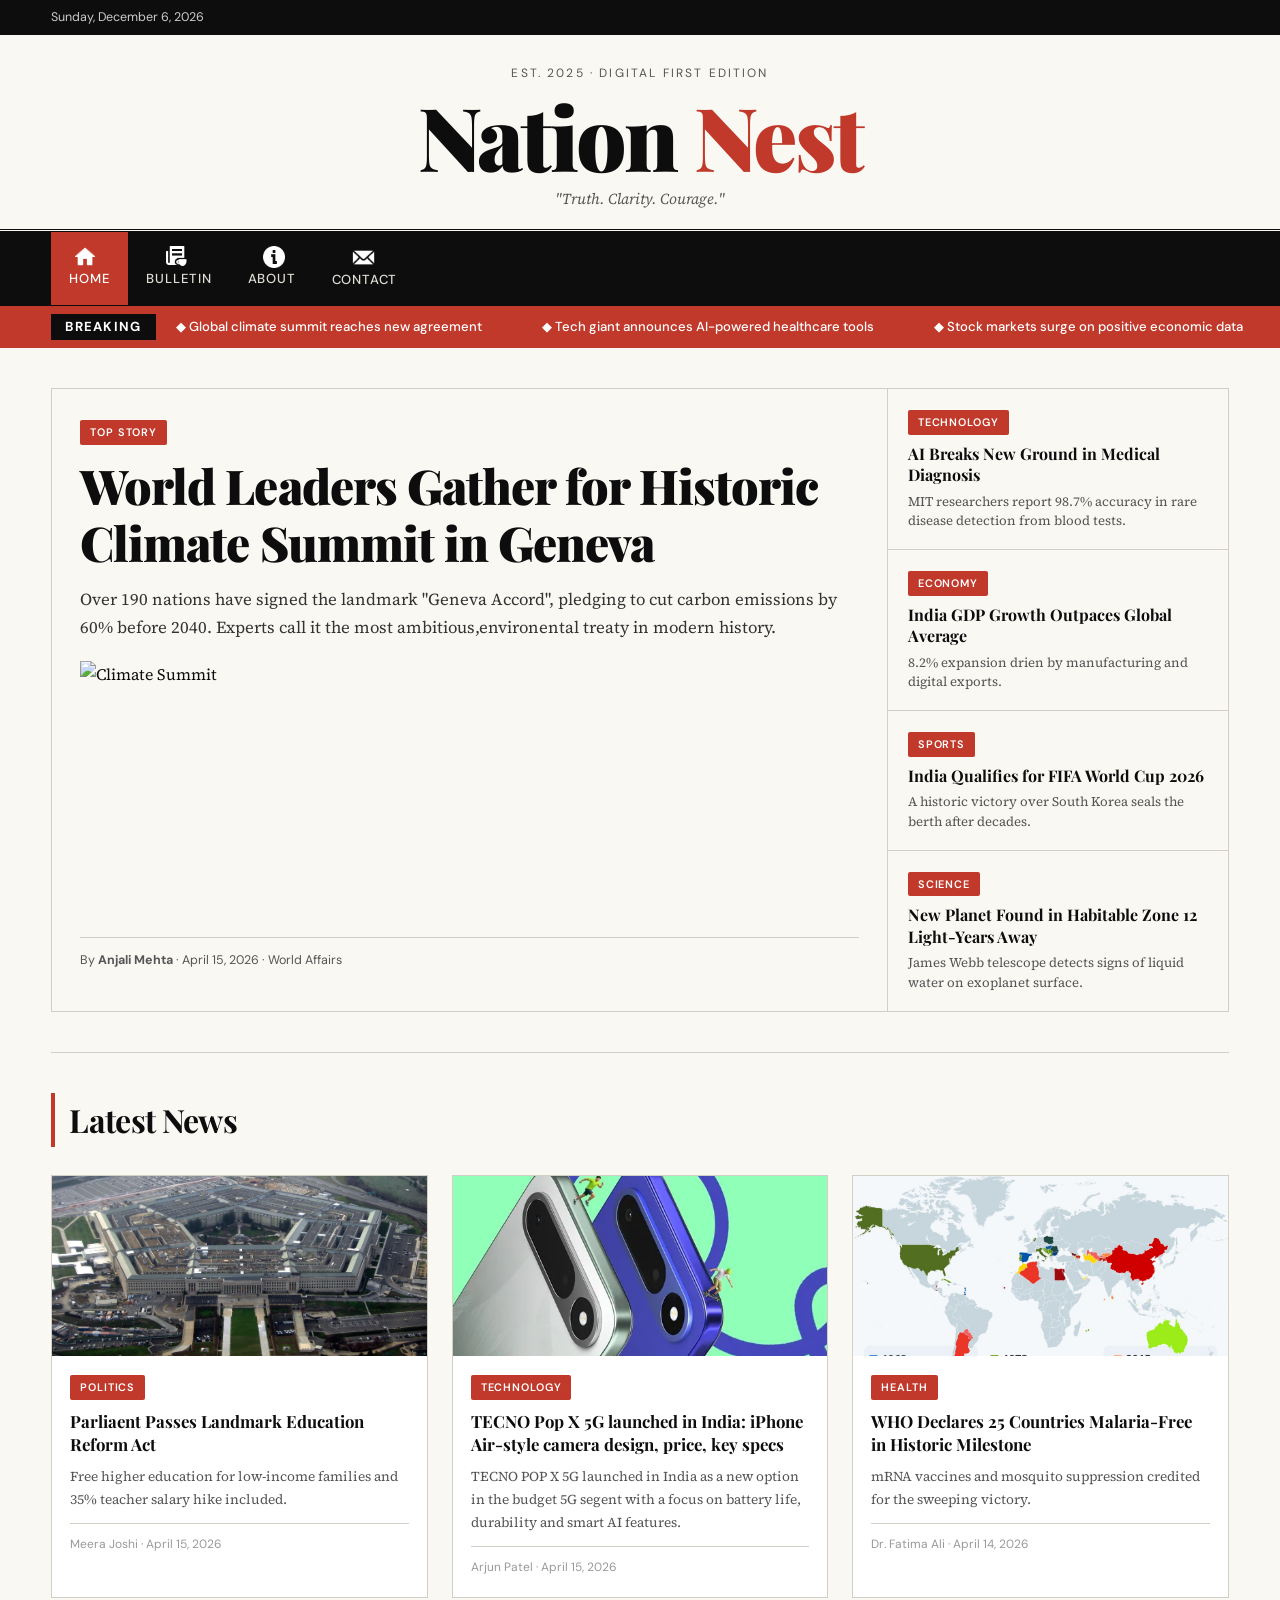
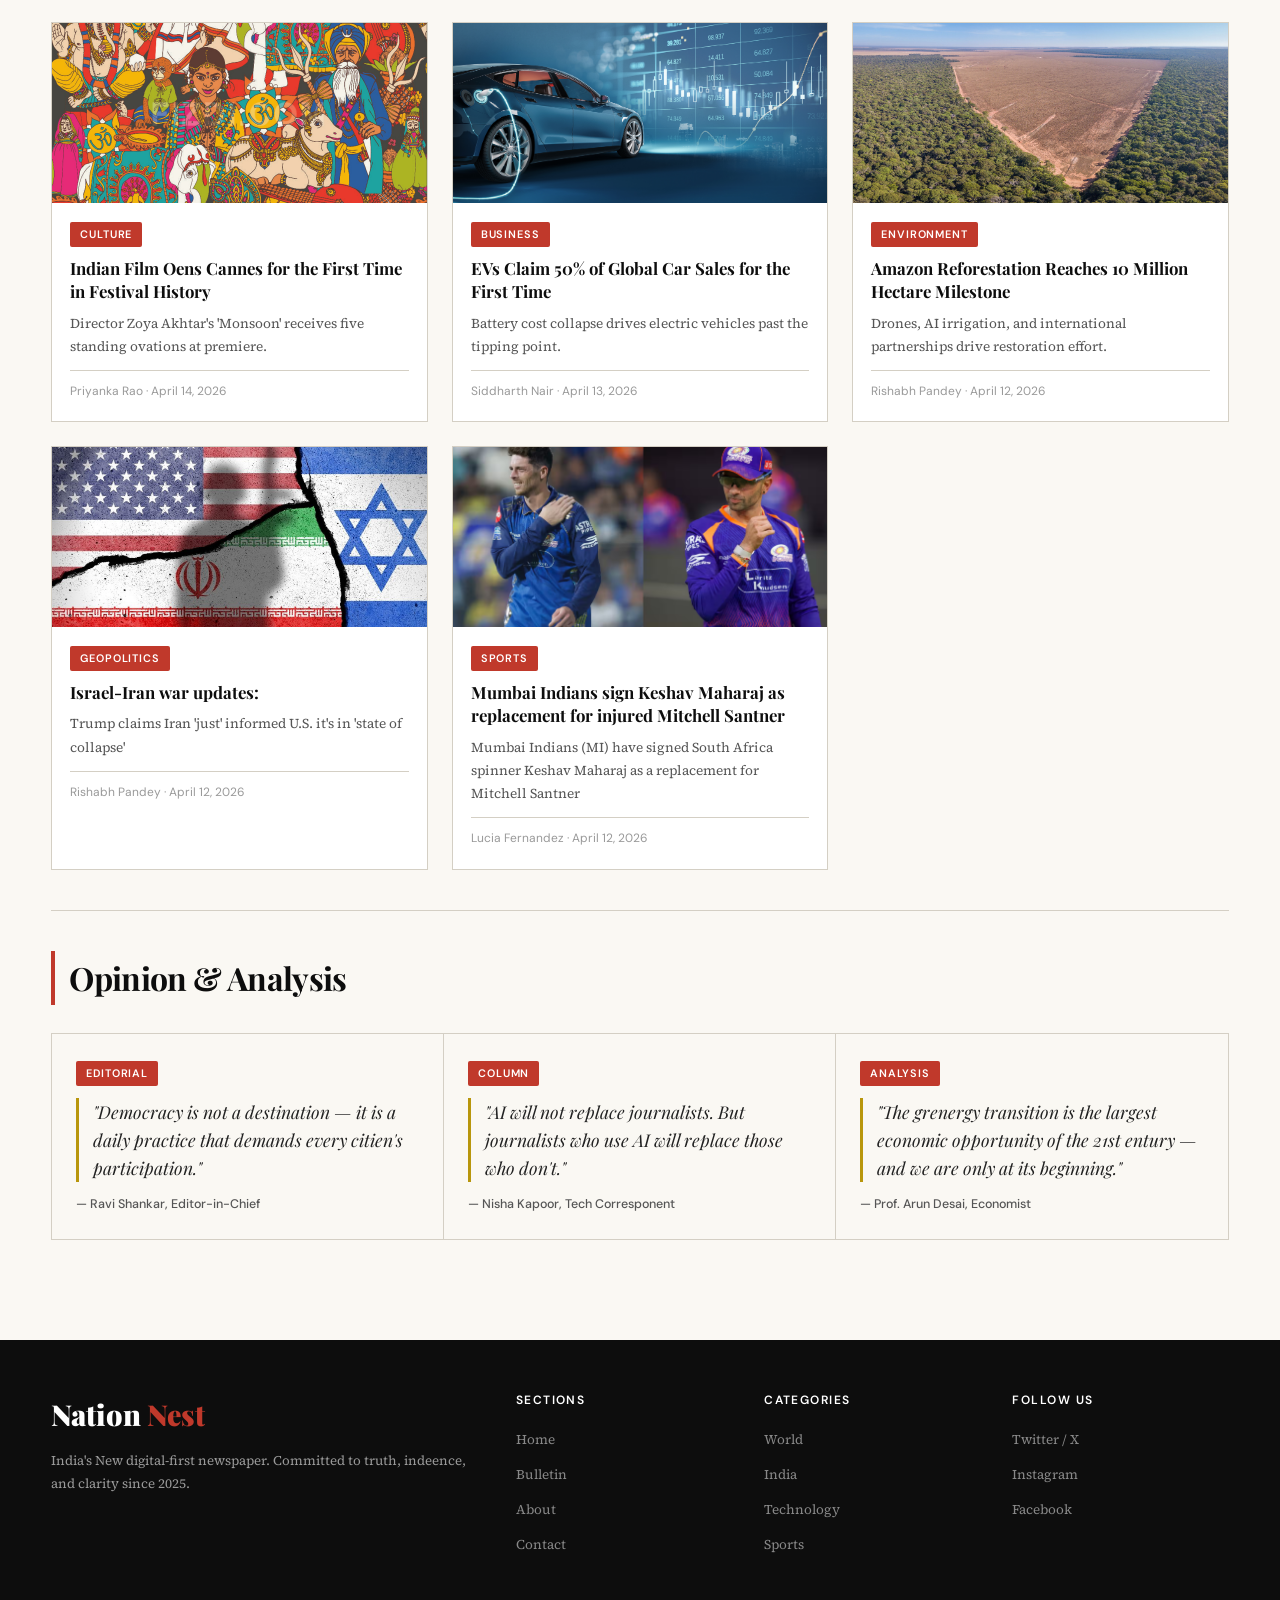
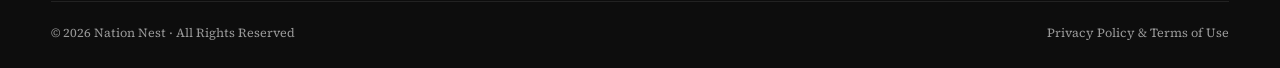
==== commit c07c4812: "Update index.html" ====
--- a/index.html
+++ b/index.html
@@ -111,7 +111,7 @@
         <div class="news-grid fade-in">
 
           <div class="news-card" onclick="OpenModal('Politics', 'Parliament Passes Landmark Education Reform', 'The Education Reform Act 2026 introduces free higher education for stuents from low-income families, universal digital literacy programs, and teacher salary increases of 35%.', 'Meera Joshi', 'April 15, 2026')">
-            <img src="assets/pentagon.webp" alt="Politics"/>
+            <img src="assets/Pentagon.jpg" alt="Politics"/>
             <div class="news-card-body">
               <span class="tag">Politics</span>
               <h3>Parliaent Passes Landmark Education Reform Act</h3>
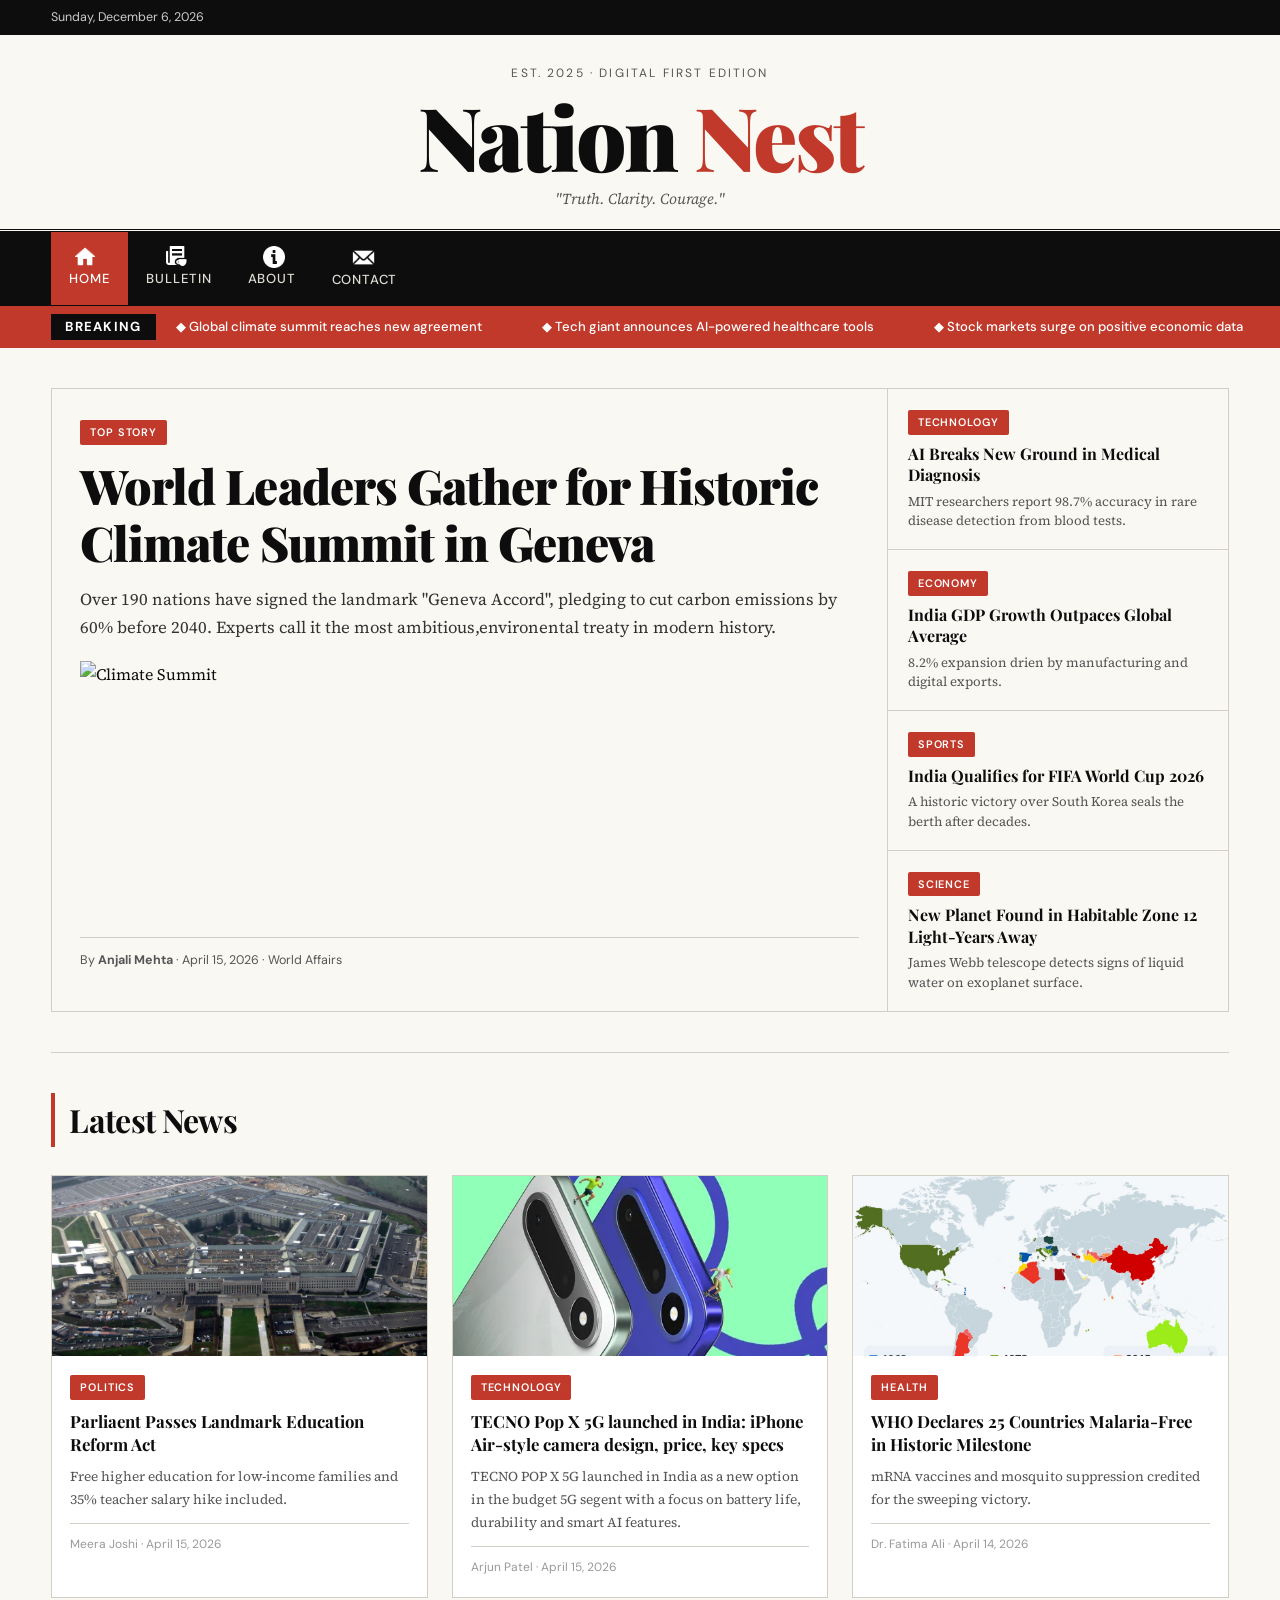
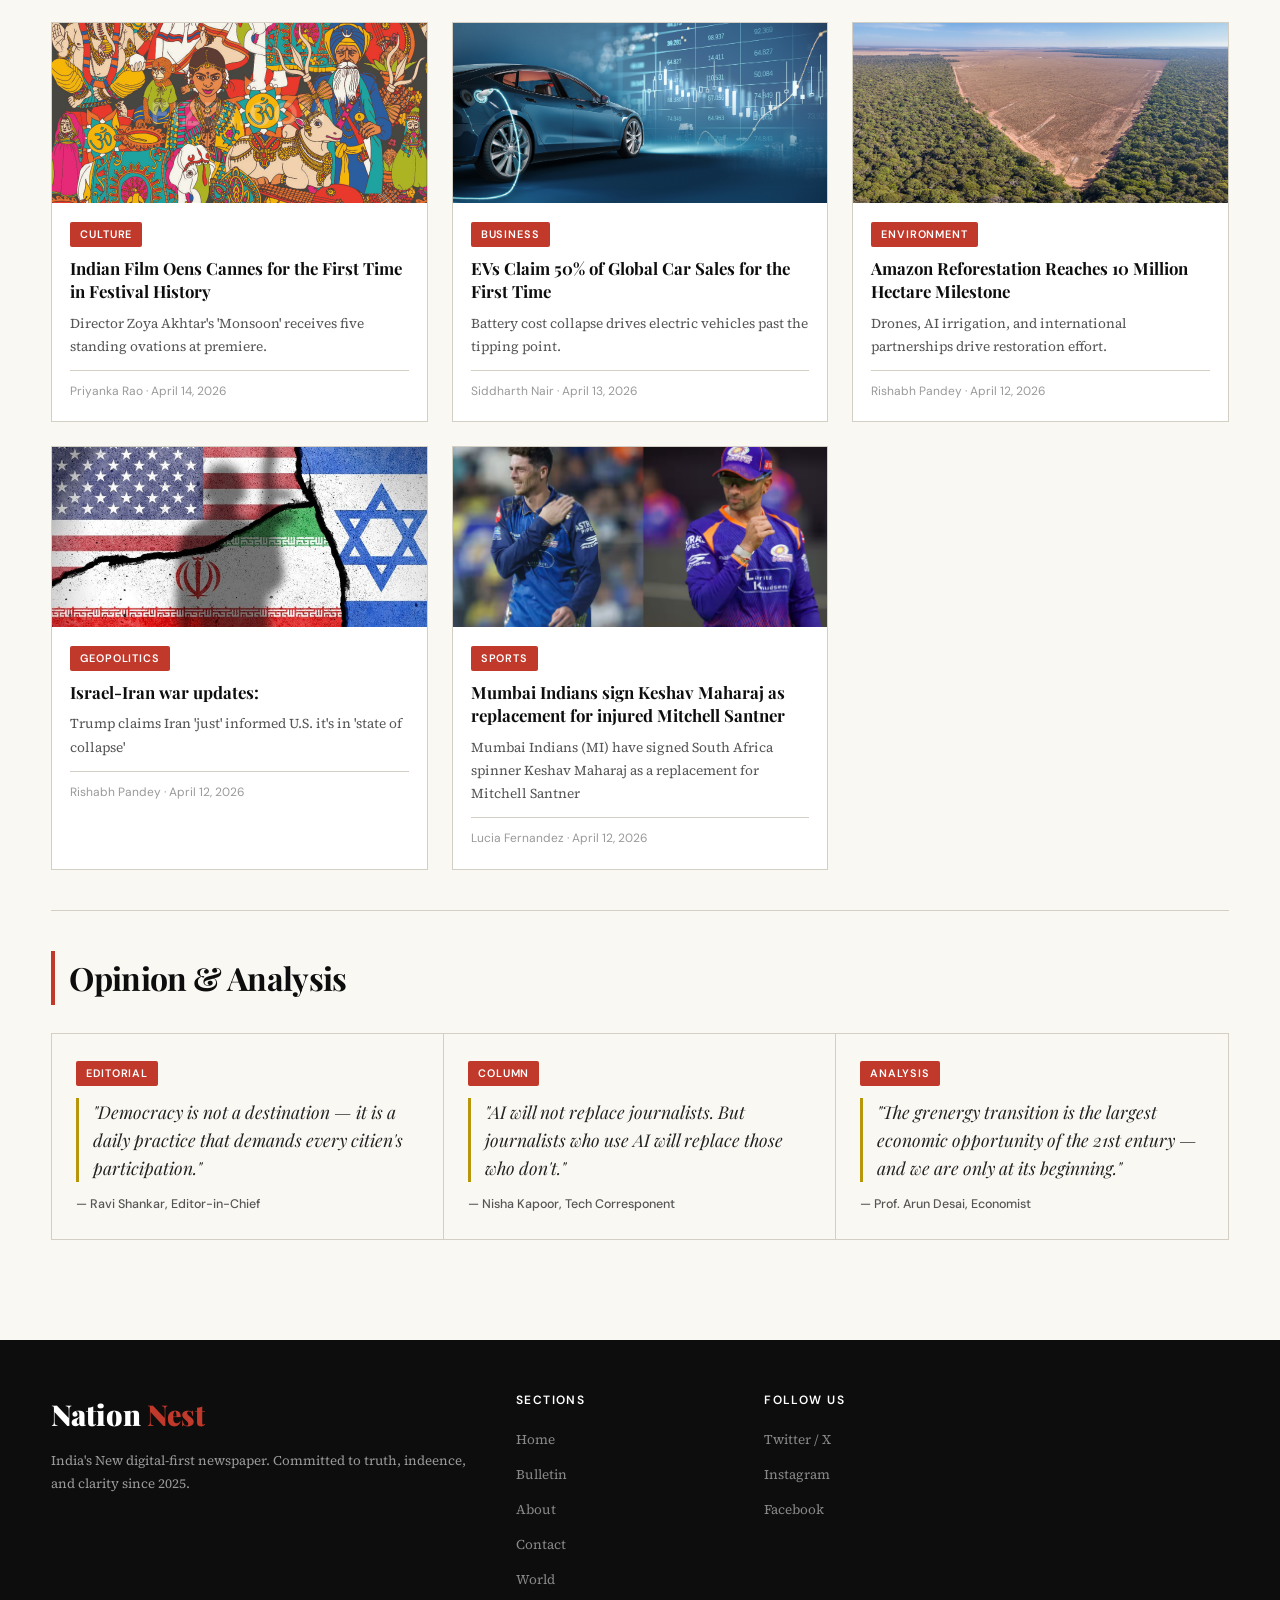
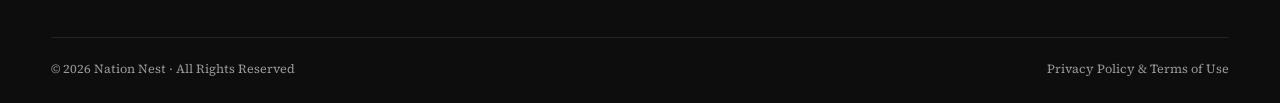
==== commit 7617a5b7: "Update index.html" ====
--- a/index.html
+++ b/index.html
@@ -229,17 +229,10 @@
             <li><a href="bulletin.html" >Bulletin</a></li>
             <li><a href="about.html" >About</a></li>
             <li><a href="contact.html" >Contact</a></li>
+            <li><a href="world.html">World</a></li>
           </ul>
         </div>
-        <div class="footer-col">
-          <h4>Categories</h4>
-          <ul>
-            <li><a href="world.html">World</a></li>
-            <li><a href="#" class="nav-link" data-target="india">India</a></li>
-            <li><a href="#">Technology</a></li>
-            <li><a href="#">Sports</a></li>
-          </ul>
-        </div>
+       
         <div class="footer-col">
           <h4>Follow Us</h4>
           <ul>
